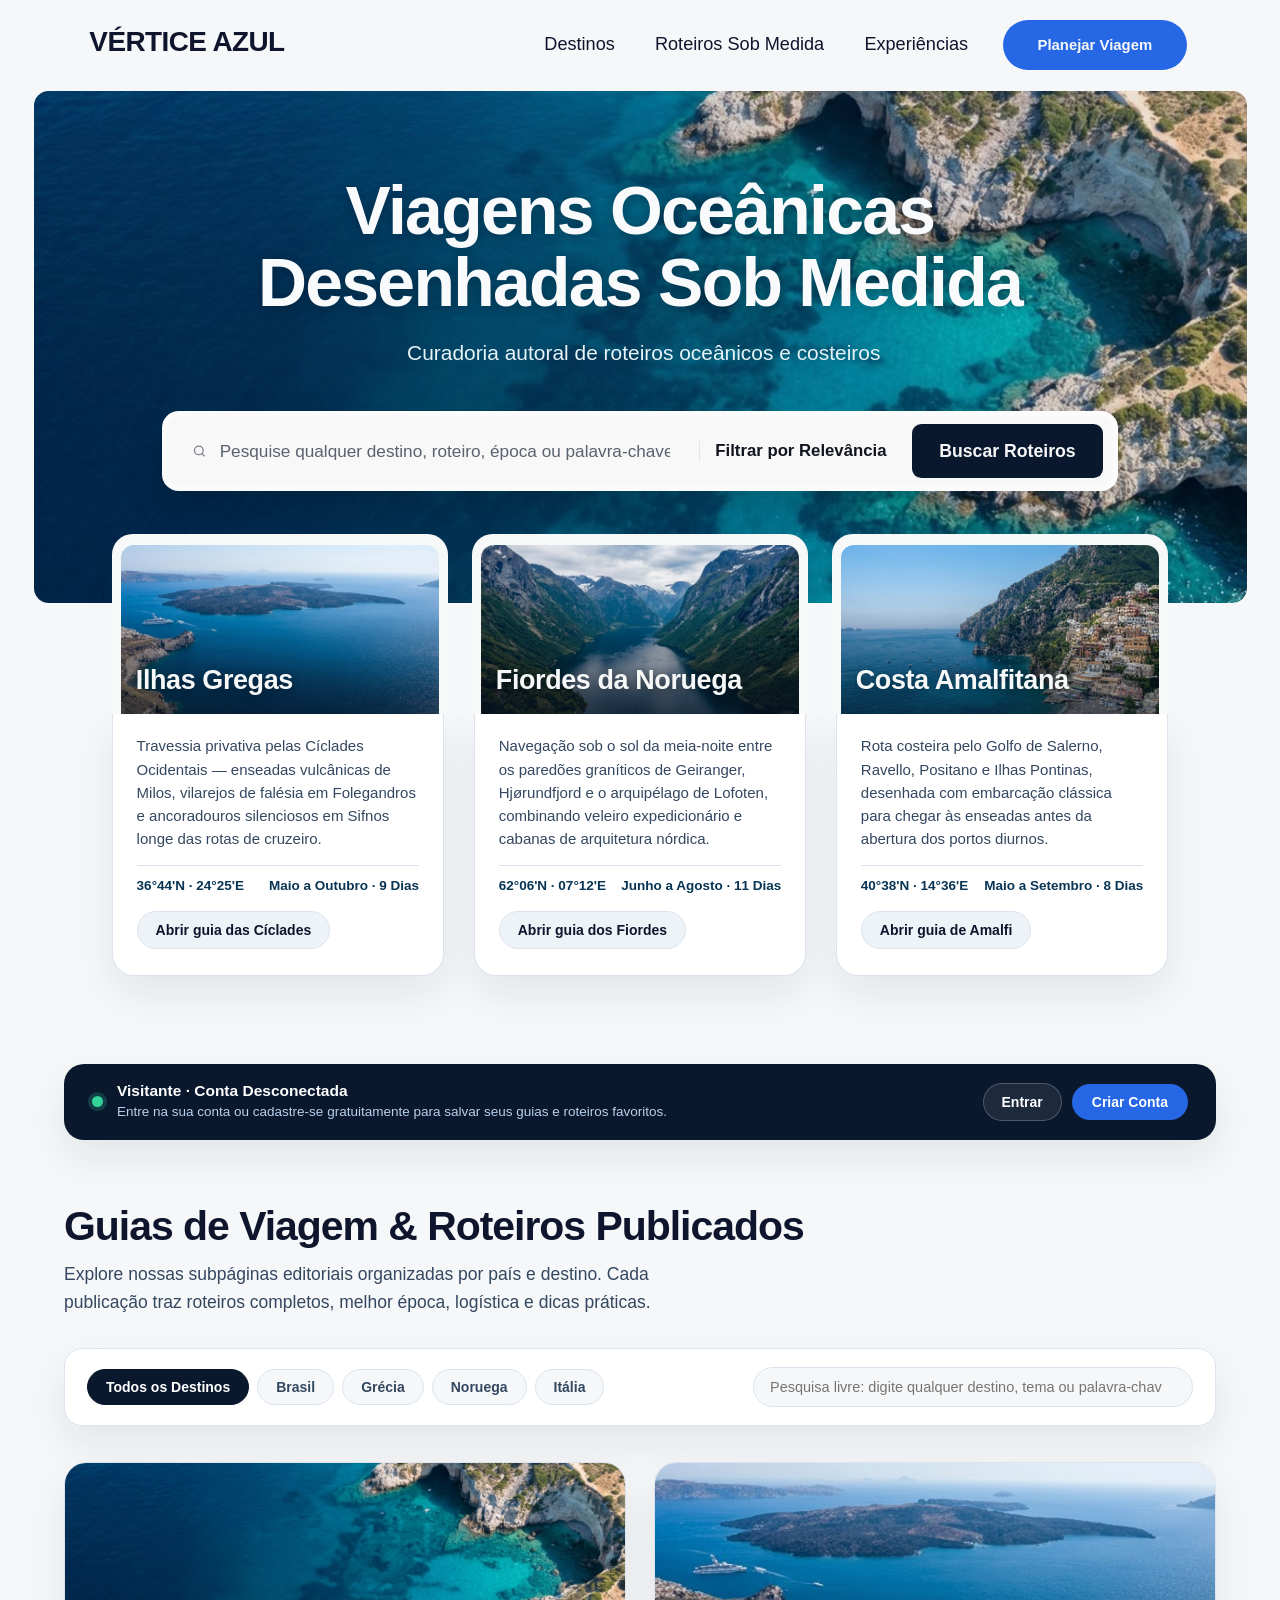
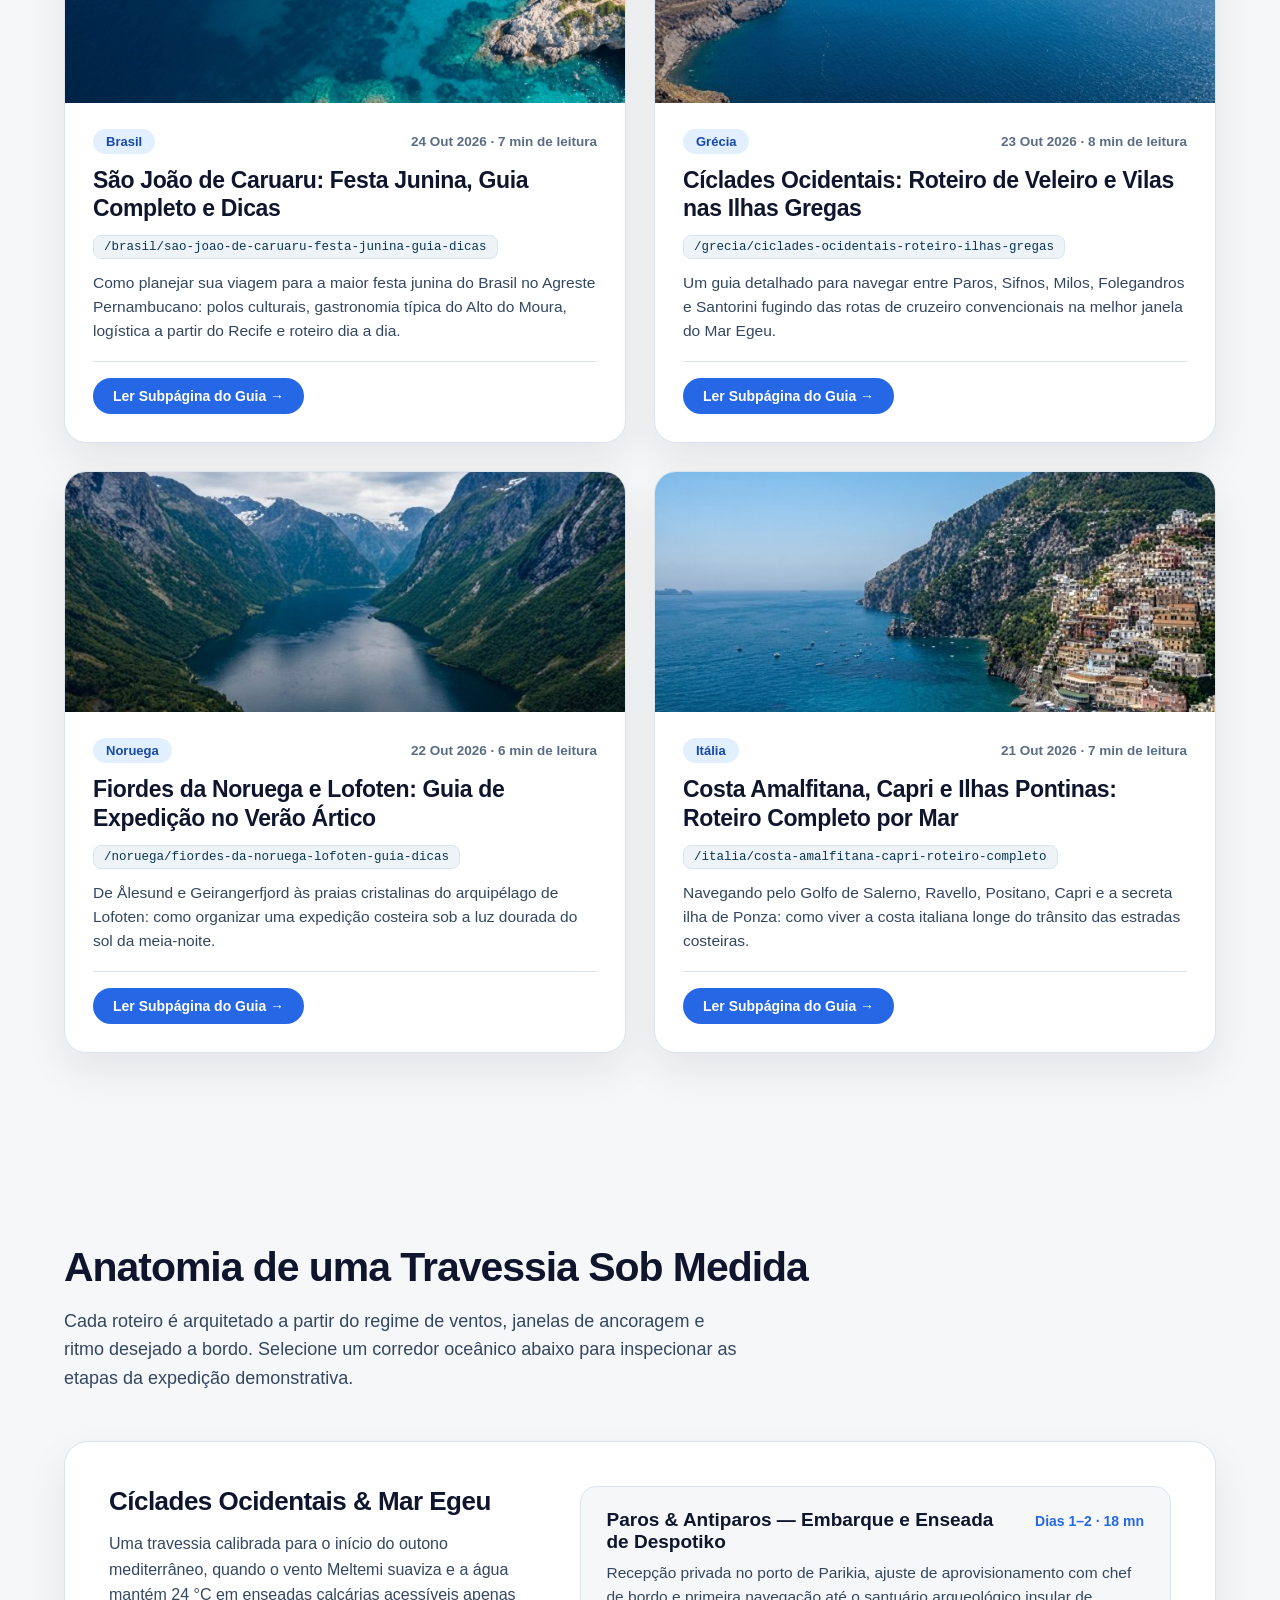
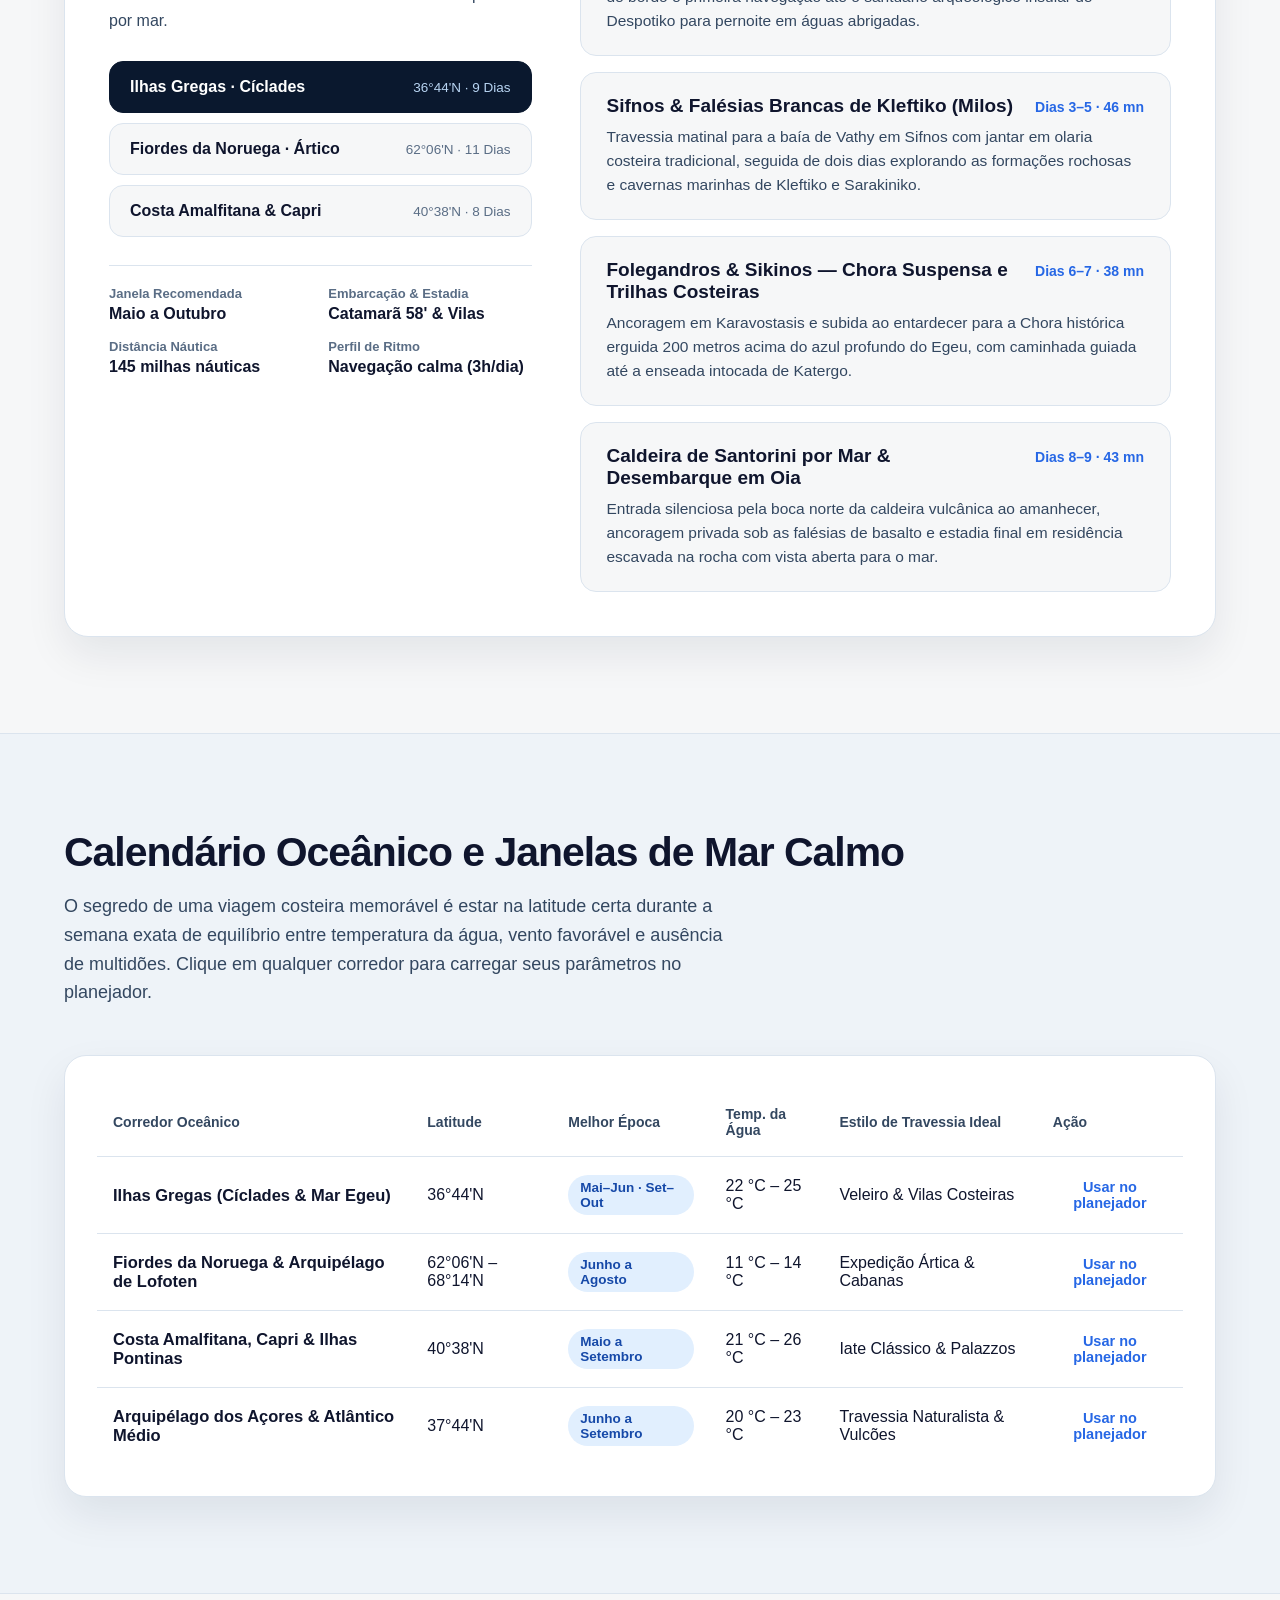
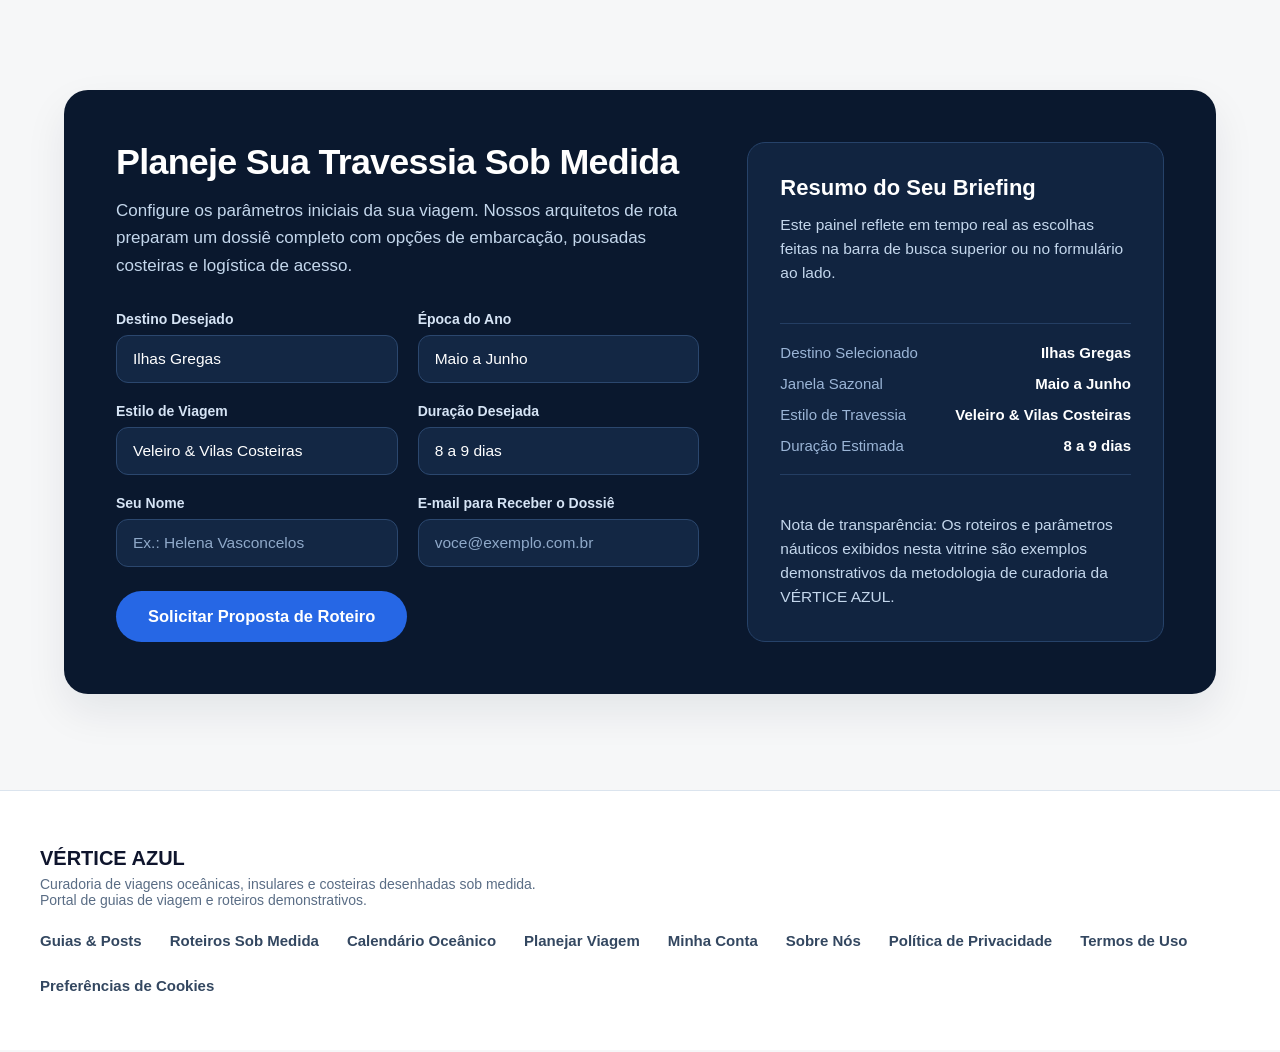
==== index.html @ 9e7b343d "Update index.html" ====
<!DOCTYPE html>
<html lang="pt-BR">
<head>
  <meta charset="UTF-8">
  <meta name="viewport" content="width=device-width, initial-scale=1.0">
  <title>VÉRTICE AZUL — Viagens Oceânicas Desenhadas Sob Medida</title>
  <link rel="stylesheet" href="styles.css">
  <script>
    window.__PLATE_FALLBACKS = {"card-2-photo":"[data-uri]","card-1-photo":"[data-uri]","card-3-photo":"[data-uri]","hero-ocean-photo":"[data-uri]"};
    window.__applyPlateFallback = function (img) {
      if (!img || img.dataset.fallbackApplied === 'true') return;
      var key = img.getAttribute('data-plate-key');
      if (key && window.__PLATE_FALLBACKS && window.__PLATE_FALLBACKS[key]) {
        img.dataset.fallbackApplied = 'true';
        img.src = window.__PLATE_FALLBACKS[key];
      }
    };
    document.addEventListener('DOMContentLoaded', function () {
      var imgs = document.querySelectorAll('img[data-plate-key]');
      for (var i = 0; i < imgs.length; i++) {
        if (imgs[i].complete && imgs[i].naturalWidth === 0) {
          window.__applyPlateFallback(imgs[i]);
        }
      }
    });
  </script>
</head>
<body id="top">
  <!-- FIRST VIEWPORT (1376x768 Measured Comp Stage) -->
  <header class="hero-viewport" aria-label="Apresentação e configuração de roteiros oceânicos">
    <a href="#top" class="r-brand-logo" data-region="brand-logo">VÉRTICE AZUL</a>
    <a href="#destinos" class="r-nav-destinos" data-region="nav-destinos">Destinos</a>
    <a href="#roteiros" class="r-nav-roteiros" data-region="nav-roteiros">Roteiros Sob Medida</a>
    <a href="#experiencias" class="r-nav-experiencias" data-region="nav-experiencias">Experiências</a>
    <a href="#planejar" class="r-nav-cta" data-region="nav-cta">Planejar Viagem</a>

    <figure class="r-hero-ocean-photo" data-region="hero-ocean-photo">
      <img src="assets/plates/hero-ocean-photo.png" data-plate-key="hero-ocean-photo" onerror="window.__applyPlateFallback(this)" width="1304" height="550" decoding="sync" loading="eager" alt="Fotografia aérea de falésias calcárias e enseada de água azul-turquesa e safira">
    </figure>

    <h1 class="r-hero-title" data-region="hero-title">
      <span>Viagens Oceânicas</span>
      <span>Desenhadas Sob Medida</span>
    </h1>

    <p class="r-hero-subtitle" data-region="hero-subtitle">Curadoria autoral de roteiros oceânicos e costeiros</p>

    <div class="r-search-bar-shell" data-region="search-bar-shell" role="search" aria-label="Pesquisa livre de roteiros e postagens"></div>

    <div class="r-search-field-destino r-search-free-wrap" data-region="search-field-destino">
      <svg width="22" height="22" viewBox="0 0 24 24" fill="none" stroke="#7a7e87" stroke-width="2" stroke-linecap="round" stroke-linejoin="round" aria-hidden="true">
        <circle cx="11" cy="11" r="7"></circle>
        <line x1="20" y1="20" x2="16.2" y2="16.2"></line>
      </svg>
      <input type="search" class="hero-free-search-input" id="hero-search-input" placeholder="Pesquise qualquer destino, roteiro, época ou palavra-chave..." aria-label="Digite o que quiser pesquisar no site" autocomplete="off">
      <span class="hero-search-hint-tag" data-region="search-field-estilo">Filtrar por Relevância</span>
    </div>

    <button type="button" class="r-search-submit-btn" id="hero-search-submit" data-region="search-submit-btn">Buscar Roteiros</button>

    <!-- INLINE SEARCH RESULTS DROPDOWN (Appears directly below the search bar without scrolling the page) -->
    <div class="hero-search-results-dropdown" id="hero-search-results-dropdown" hidden role="region" aria-label="Postagens encontradas na pesquisa">
      <div class="hero-search-results-header">
        <span id="hero-search-results-count">Postagens filtradas por relevância</span>
        <button type="button" class="hero-search-results-close" id="btn-close-hero-search" aria-label="Fechar resultados da pesquisa">✕ Fechar</button>
      </div>
      <div class="hero-search-results-list" id="hero-search-results-list"></div>
    </div>

    <div class="r-card-1-frame" data-region="card-1-frame"></div>
    <figure class="r-card-1-photo" data-region="card-1-photo" data-route-target="grecia">
      <img src="assets/plates/card-1-photo.png" data-plate-key="card-1-photo" onerror="window.__applyPlateFallback(this)" width="342" height="182" decoding="sync" loading="eager" alt="Ilhas Gregas vistas do alto sobre o Mar Egeu">
    </figure>
    <h2 class="r-card-1-title" data-region="card-1-title">Ilhas Gregas</h2>

    <div class="r-card-2-frame" data-region="card-2-frame"></div>
    <figure class="r-card-2-photo" data-region="card-2-photo" data-route-target="noruega">
      <img src="assets/plates/card-2-photo.png" data-plate-key="card-2-photo" onerror="window.__applyPlateFallback(this)" width="342" height="182" decoding="sync" loading="eager" alt="Fiordes da Noruega com águas azuis profundas e montanhas verdes">
    </figure>
    <h2 class="r-card-2-title" data-region="card-2-title">Fiordes da Noruega</h2>

    <div class="r-card-3-frame" data-region="card-3-frame"></div>
    <figure class="r-card-3-photo" data-region="card-3-photo" data-route-target="amalfi">
      <img src="assets/plates/card-3-photo.png" data-plate-key="card-3-photo" onerror="window.__applyPlateFallback(this)" width="342" height="182" decoding="sync" loading="eager" alt="Costa Amalfitana e vilarejo costeiro sobre o Mediterrâneo">
    </figure>
    <h2 class="r-card-3-title" data-region="card-3-title">Costa Amalfitana</h2>
  </header>

  <main id="main-content">
    <!-- CONTINUATION OF THE THREE DESTINATION CARDS -->
    <section class="destinations-continuation" id="destinos" aria-label="Detalhes dos destinos em destaque">
      <div class="destinations-captions-grid">
        <article class="destination-meta-panel" data-card-panel="grecia">
          <p>Travessia privativa pelas Cíclades Ocidentais — enseadas vulcânicas de Milos, vilarejos de falésia em Folegandros e ancoradouros silenciosos em Sifnos longe das rotas de cruzeiro.</p>
          <div class="destination-telemetry-row">
            <span>36°44'N · 24°25'E</span>
            <span>Maio a Outubro · 9 Dias</span>
          </div>
          <div class="destination-card-actions">
            <a href="grecia/ciclades-ocidentais-roteiro-ilhas-gregas" class="destination-select-btn" data-open-subpage="grecia/ciclades-ocidentais-roteiro-ilhas-gregas">Abrir guia das Cíclades</a>
          </div>
        </article>

        <article class="destination-meta-panel" data-card-panel="noruega">
          <p>Navegação sob o sol da meia-noite entre os paredões graníticos de Geiranger, Hjørundfjord e o arquipélago de Lofoten, combinando veleiro expedicionário e cabanas de arquitetura nórdica.</p>
          <div class="destination-telemetry-row">
            <span>62°06'N · 07°12'E</span>
            <span>Junho a Agosto · 11 Dias</span>
          </div>
          <div class="destination-card-actions">
            <a href="noruega/fiordes-da-noruega-lofoten-guia-dicas" class="destination-select-btn" data-open-subpage="noruega/fiordes-da-noruega-lofoten-guia-dicas">Abrir guia dos Fiordes</a>
          </div>
        </article>

        <article class="destination-meta-panel" data-card-panel="amalfi">
          <p>Rota costeira pelo Golfo de Salerno, Ravello, Positano e Ilhas Pontinas, desenhada com embarcação clássica para chegar às enseadas antes da abertura dos portos diurnos.</p>
          <div class="destination-telemetry-row">
            <span>40°38'N · 14°36'E</span>
            <span>Maio a Setembro · 8 Dias</span>
          </div>
          <div class="destination-card-actions">
            <a href="italia/costa-amalfitana-capri-roteiro-completo" class="destination-select-btn" data-open-subpage="italia/costa-amalfitana-capri-roteiro-completo">Abrir guia de Amalfi</a>
          </div>
        </article>
      </div>
    </section>

    <!-- ACCOUNT NAVIGATION BAR -->
    <section class="account-bar-wrapper" id="conta" aria-label="Controle de conta">
      <div class="account-bar-inner">
        <div class="account-status-info">
          <span class="status-dot" id="cloud-status-dot" title="Status de conexão"></span>
          <div class="account-status-text">
            <strong id="user-greeting-title">Visitante · Conta Desconectada</strong>
            <span id="user-greeting-sub">Entre na sua conta ou cadastre-se gratuitamente para salvar seus guias e roteiros favoritos.</span>
          </div>
        </div>

        <div class="account-bar-actions" id="logged-out-actions">
          <button type="button" class="btn-account-outline" id="btn-open-login">Entrar</button>
          <button type="button" class="btn-account-solid" id="btn-open-register">Criar Conta</button>
        </div>

        <div class="account-bar-actions" id="logged-in-actions" hidden>
          <span class="role-badge" id="user-role-badge">Viajante</span>
          <button type="button" class="btn-account-solid" id="btn-toggle-admin-panel" hidden>Painel Admin · Postagens</button>
          <button type="button" class="btn-account-outline" id="btn-open-cloud-config" hidden>Banco em Nuvem</button>
          <button type="button" class="btn-account-outline" id="btn-logout">Sair da Conta</button>
        </div>
      </div>
    </section>

    <!-- SUBPAGE VIEW (Rendered as a dedicated subpage when visiting /<pais>/<slug-do-post>) -->
    <section class="subpage-container" id="subpage-view" hidden aria-live="polite">
      <div class="subpage-dedicated-masthead">
        <a href="#top" class="subpage-brand-logo" id="subpage-brand-home">VÉRTICE AZUL</a>
        <span class="subpage-masthead-tag">Subpágina Oficial de Destino</span>
      </div>
      <div class="subpage-inner">
        <div class="subpage-topbar">
          <button type="button" class="btn-back-home" id="btn-subpage-back">← Voltar para a Página Inicial</button>
          <nav class="subpage-breadcrumb" aria-label=" Caminho da subpágina">
            <a href="#publicacoes" id="breadcrumb-home">Página Inicial</a>
            <span>/</span>
            <span id="breadcrumb-category">brasil</span>
            <span>/</span>
            <strong id="breadcrumb-slug">sao-joao-de-caruaru-festa-junina-guia-dicas</strong>
          </nav>
          <div class="subpage-url-box">
            <code id="subpage-full-url">/brasil/sao-joao-de-caruaru-festa-junina-guia-dicas</code>
            <button type="button" class="btn-copy-url" id="btn-copy-subpage-url">Copiar URL</button>
          </div>
        </div>

        <article class="subpage-article">
          <header class="subpage-header">
            <div class="subpage-meta-row">
              <span class="post-category-pill" id="subpage-category-pill">Brasil</span>
              <span class="subpage-date-read" id="subpage-date-read">Publicado em 24 Out 2026 · 7 min de leitura</span>
              <span class="subpage-author" id="subpage-author">Por Curadoria VÉRTICE AZUL</span>
            </div>
            <h1 id="subpage-title">São João de Caruaru: Guia Completo e Dicas para a Festa Junina</h1>
            <p class="subpage-lead" id="subpage-excerpt">Como planejar sua viagem para a maior festa junina do Brasil no Agreste Pernambucano: polos culturais, gastronomia típica do Alto do Moura, hospedagem e roteiro dia a dia.</p>

            <div class="subpage-admin-bar" id="subpage-admin-actions" hidden>
              <span>Modo Administrador:</span>
              <button type="button" class="btn-admin-inline" id="btn-subpage-edit">Editar esta Postagem</button>
              <button type="button" class="btn-admin-inline" id="btn-subpage-download-html">Baixar HTML da Subpágina</button>
              <button type="button" class="btn-admin-inline is-danger" id="btn-subpage-delete">Excluir Postagem</button>
            </div>
          </header>

          <figure class="subpage-cover-figure">
            <img id="subpage-cover-img" src="assets/plates/hero-ocean-photo.png" alt="Imagem de capa da publicação">
          </figure>

          <div class="subpage-body-grid">
            <div class="subpage-content-prose" id="subpage-content-body"></div>

            <aside class="subpage-sidebar" aria-label="Ficha prática do destino">
              <div class="subpage-facts-card">
                <h3>Ficha Rápida do Destino</h3>
                <div class="subpage-fact-item">
                  <span>País / Categoria</span>
                  <strong id="fact-category">Brasil</strong>
                </div>
                <div class="subpage-fact-item">
                  <span>Melhor Época</span>
                  <strong id="fact-season">Junho a Julho</strong>
                </div>
                <div class="subpage-fact-item">
                  <span>Duração Sugerida</span>
                  <strong id="fact-duration">4 a 5 dias</strong>
                </div>
                <div class="subpage-fact-item">
                  <span>Estilo de Viagem</span>
                  <strong id="fact-style">Cultura &amp; Gastronomia</strong>
                </div>
                <div class="subpage-tip-callout">
                  <strong>Dica da Curadoria</strong>
                  <p id="fact-tip">Reserve hospedagem com 60 dias de antecedência e dedique uma tarde inteira aos ateliês de cerâmica figurativa no Alto do Moura.</p>
                </div>
                <button type="button" class="btn-bookmark-post" id="btn-bookmark-subpage">Salvar Guia na Minha Conta</button>
              </div>
            </aside>
          </div>
        </article>

        <!-- PER-POST COMMENTS SECTION (ACCOUNT-GATED + SUPABASE SYNCED) -->
        <section class="subpage-comments-section" id="subpage-comments-section" aria-labelledby="heading-subpage-comments">
          <div class="comments-section-header">
            <div>
              <h3 id="heading-subpage-comments">Comentários da Postagem</h3>
              <p class="comments-section-sub">Compartilhe sua experiência, tire dúvidas ou responda a outros viajantes neste guia.</p>
            </div>
            <span class="comments-count-pill" id="subpage-comments-count">0 comentários</span>
          </div>

          <!-- SHOWN WHEN VISITOR IS LOGGED OUT -->
          <div class="comments-auth-gate" id="comments-auth-gate">
            <div class="comments-auth-gate-text">
              <strong>Apenas usuários com conta podem comentar</strong>
              <p>Entre na sua conta ou crie uma gratuitamente para publicar comentários, marcar <em>Like (Legal)</em> ou <em>Dislike (Chato)</em> e responder a outros comentários.</p>
            </div>
            <div class="comments-auth-gate-actions">
              <button type="button" class="btn-account-outline is-dark" id="btn-comment-gate-login">Entrar na Conta</button>
              <button type="button" class="btn-primary-blue" id="btn-comment-gate-register">Criar Conta</button>
            </div>
          </div>

          <!-- SHOWN WHEN USER IS LOGGED IN -->
          <form class="comment-compose-form" id="comment-compose-form" hidden novalidate>
            <div class="comment-compose-top">
              <span class="comment-user-avatar" id="comment-compose-avatar">VA</span>
              <div class="comment-compose-meta">
                <span>Comentando como</span>
                <strong id="comment-author-display">Viajante</strong>
              </div>
            </div>
            <textarea id="comment-input-text" rows="3" placeholder="Escreva seu comentário sobre esta postagem..." required></textarea>
            <div class="comment-compose-footer">
              <span class="form-status-msg" id="comment-status-msg" role="status" aria-live="polite"></span>
              <button type="submit" class="btn-primary-blue" id="btn-submit-comment">Publicar Comentário</button>
            </div>
          </form>

          <!-- THREADED COMMENTS LIST FOR THIS SPECIFIC POST -->
          <div class="comments-thread-list" id="comments-thread-list" aria-live="polite"></div>
        </section>

        <div class="subpage-related-section">
          <h3>Outras Subpáginas e Guias de Viagem</h3>
          <div class="posts-grid" id="subpage-related-grid"></div>
        </div>
      </div>
    </section>

    <!-- MAIN EDITORIAL POSTS PORTAL (#publicacoes) -->
    <section class="section-container posts-portal-section" id="publicacoes" aria-labelledby="heading-publicacoes">
      <div class="posts-portal-header">
        <div>
          <h2 id="heading-publicacoes">Guias de Viagem &amp; Roteiros Publicados</h2>
          <p>Explore nossas subpáginas editoriais organizadas por país e destino. Cada publicação traz roteiros completos, melhor época, logística e dicas práticas.</p>
        </div>
        <button type="button" class="btn-primary-blue" id="btn-new-post-cta" hidden>+ Publicar Novo Guia</button>
      </div>

      <div class="posts-toolbar">
        <div class="posts-category-filters" id="posts-category-filters" role="tablist" aria-label="Filtrar postagens por país ou categoria">
          <button type="button" class="category-filter-pill is-active" data-filter-cat="all">Todos os Destinos</button>
          <button type="button" class="category-filter-pill" data-filter-cat="brasil">Brasil</button>
          <button type="button" class="category-filter-pill" data-filter-cat="grecia">Grécia</button>
          <button type="button" class="category-filter-pill" data-filter-cat="noruega">Noruega</button>
          <button type="button" class="category-filter-pill" data-filter-cat="italia">Itália</button>
          <button type="button" class="category-filter-pill" data-filter-cat="saved" id="filter-saved-pill" hidden>Salvos na Conta</button>
        </div>

        <div class="posts-search-box">
          <input type="search" id="posts-search-input" placeholder="Pesquisa livre: digite qualquer destino, tema ou palavra-chave..." aria-label="Pesquisar postagens livremente por relevância" autocomplete="off">
          <button type="button" class="btn-posts-search-clear" id="btn-clear-search" hidden aria-label="Limpar pesquisa">Limpar</button>
        </div>
      </div>

      <div class="search-relevance-bar" id="search-relevance-bar" hidden aria-live="polite">
        <span id="search-relevance-text">Postagens filtradas e ordenadas por relevância</span>
        <button type="button" class="btn-reset-relevance" id="btn-reset-relevance">Mostrar todas as postagens</button>
      </div>

      <div class="posts-grid" id="main-posts-grid" aria-live="polite"></div>
    </section>

    <!-- ADMIN DASHBOARD SECTION (#painel-admin) -->
    <section class="section-container admin-panel-section" id="painel-admin" hidden aria-labelledby="heading-admin">
      <div class="admin-panel-shell">
        <div class="admin-panel-header">
          <div>
            <h2 id="heading-admin">Central do Administrador · Gerenciador de Postagens e Subpáginas</h2>
            <p>Crie novas subpáginas no formato <code>/pais/slug-da-postagem</code>, edite guias publicados, gerencie contas e configure a sincronização com Firebase ou Supabase.</p>
          </div>
          <div class="admin-tabs-nav" role="tablist">
            <button type="button" class="admin-tab-btn is-active" data-admin-tab="editor">Editor de Postagens</button>
            <button type="button" class="admin-tab-btn" data-admin-tab="accounts">Contas Registradas</button>
            <button type="button" class="admin-tab-btn" data-admin-tab="cloud">Banco em Nuvem (Firebase / Supabase)</button>
          </div>
        </div>

        <!-- TAB 1: POST EDITOR -->
        <div class="admin-tab-pane" id="admin-tab-editor">
          <form id="admin-post-form" novalidate>
            <input type="hidden" id="post-edit-id" value="">
            <div class="admin-form-grid">
              <div class="form-field full-span">
                <label for="post-title-input">Título da Postagem / Guia</label>
                <input type="text" id="post-title-input" placeholder="Ex.: São João de Caruaru: Festa Junina, Guia e Dicas" required>
              </div>

              <div class="form-field">
                <label for="post-category-input">País / Pasta da Subpágina (sem acentos)</label>
                <input type="text" id="post-category-input" placeholder="Ex.: brasil, grecia, portugal, noruega" value="brasil" required>
              </div>

              <div class="form-field">
                <label for="post-slug-input">Slug da Subpágina (gerado automaticamente ou editável)</label>
                <input type="text" id="post-slug-input" placeholder="Ex.: sao-joao-de-caruaru-festa-junina-guia-dicas" required>
              </div>

              <div class="form-field full-span">
                <div class="url-preview-banner">
                  <span>URL da Subpágina Gerada:</span>
                  <strong id="live-subpage-url-preview">https://seusite.github.io/brasil/sao-joao-de-caruaru-festa-junina-guia-dicas</strong>
                </div>
              </div>

              <div class="form-field">
                <label for="post-cover-preset">Imagem de Capa (Catálogo ou Personalizada)</label>
                <select id="post-cover-preset">
                  <option value="hero-ocean-photo">Enseada Turquesa &amp; Falésias (Catálogo)</option>
                  <option value="card-1-photo">Ilhas Gregas &amp; Mar Egeu (Catálogo)</option>
                  <option value="card-2-photo">Fiordes da Noruega (Catálogo)</option>
                  <option value="card-3-photo">Costa Amalfitana (Catálogo)</option>
                  <option value="custom">URL Externa ou Upload do Computador</option>
                </select>
              </div>

              <div class="form-field">
                <label for="post-cover-url">URL da Imagem ou Upload Local</label>
                <div class="cover-upload-row">
                  <input type="url" id="post-cover-url" placeholder="https://exemplo.com/foto.jpg">
                  <label class="btn-upload-file" for="post-cover-file">Enviar Foto</label>
                  <input type="file" id="post-cover-file" accept="image/*" hidden>
                </div>
              </div>

              <div class="form-field">
                <label for="post-season-input">Melhor Época</label>
                <input type="text" id="post-season-input" placeholder="Ex.: Junho a Julho">
              </div>

              <div class="form-field">
                <label for="post-duration-input">Duração Sugerida</label>
                <input type="text" id="post-duration-input" placeholder="Ex.: 4 a 5 dias">
              </div>

              <div class="form-field">
                <label for="post-style-input">Estilo de Viagem</label>
                <input type="text" id="post-style-input" placeholder="Ex.: Cultura, Gastronomia &amp; Roteiro Regional">
              </div>

              <div class="form-field">
                <label for="post-reading-input">Tempo de Leitura</label>
                <input type="text" id="post-reading-input" placeholder="Ex.: 6 min de leitura" value="6 min de leitura">
              </div>

              <div class="form-field full-span">
                <label for="post-excerpt-input">Resumo / Chamada Principal (aparece no card e no topo da subpágina)</label>
                <input type="text" id="post-excerpt-input" placeholder="Resumo direto sobre o que o viajante encontrará neste guia..." required>
              </div>

              <div class="form-field full-span">
                <label for="post-tip-input">Dica de Ouro da Curadoria (destaque na barra lateral da subpágina)</label>
                <input type="text" id="post-tip-input" placeholder="Ex.: Chegue cedo ao Alto do Moura para visitar os ateliês antes do fluxo principal.">
              </div>

              <div class="form-field full-span">
                <div class="editor-label-row">
                  <label for="post-content-input">Conteúdo Completo da Postagem (use <code>## Título de Seção</code> e <code>- Item de lista</code>)</label>
                  <div class="editor-quick-tools">
                    <button type="button" class="btn-editor-tool" data-insert-md="## ">+ Subtítulo</button>
                    <button type="button" class="btn-editor-tool" data-insert-md="- ">+ Lista</button>
                    <button type="button" class="btn-editor-tool" data-insert-md="> Dica prática: ">+ Caixa de Dica</button>
                  </div>
                </div>
                <textarea id="post-content-input" rows="10" placeholder="Escreva aqui o guia completo da subpágina..." required></textarea>
              </div>
            </div>

            <div class="planner-submit-row">
              <button type="submit" class="btn-primary-blue" id="btn-save-post">Publicar Subpágina</button>
              <button type="button" class="btn-account-outline" id="btn-reset-post-form">Limpar Formulário</button>
              <span class="form-status-msg" id="admin-post-status" role="status" aria-live="polite"></span>
            </div>
          </form>

          <div class="admin-existing-posts">
            <h3>Subpáginas Publicadas no Portal</h3>
            <div class="admin-posts-table-wrap">
              <table class="seasonal-table admin-table">
                <thead>
                  <tr>
                    <th scope="col">Título do Guia</th>
                    <th scope="col">Subpágina (URL)</th>
                    <th scope="col">Data</th>
                    <th scope="col">Ações</th>
                  </tr>
                </thead>
                <tbody id="admin-posts-tbody"></tbody>
              </table>
            </div>
          </div>
        </div>

        <!-- TAB 2: ACCOUNTS MANAGEMENT -->
        <div class="admin-tab-pane" id="admin-tab-accounts" hidden>
          <h3>Contas de Usuários e Administradores</h3>
          <p class="admin-subtext">Gerencie os usuários cadastrados. Você pode conceder ou remover permissão de Administrador para qualquer conta registrada.</p>
          <div class="admin-posts-table-wrap">
            <table class="seasonal-table admin-table">
              <thead>
                <tr>
                  <th scope="col">Nome</th>
                  <th scope="col">E-mail</th>
                  <th scope="col">Perfil</th>
                  <th scope="col">Ação</th>
                </tr>
              </thead>
              <tbody id="admin-users-tbody"></tbody>
            </table>
          </div>
        </div>

        <!-- TAB 3: CLOUD DATABASE CONFIG (SUPABASE / FIREBASE) -->
        <div class="admin-tab-pane" id="admin-tab-cloud" hidden>
          <h3>Conexão com Banco em Nuvem (Supabase / Firebase)</h3>
          <p class="admin-subtext">O site possui sincronização híbrida inteligente: funciona imediatamente no seu navegador e, assim que você preencher as chaves do seu projeto Supabase ou Firebase abaixo (ou no arquivo <code>cloud-config.js</code>), passa a salvar todas as contas e postagens na nuvem.</p>

          <form id="cloud-config-form" class="admin-form-grid" novalidate>
            <div class="form-field full-span">
              <label for="cloud-provider-select">Provedor de Banco em Nuvem</label>
              <select id="cloud-provider-select">
                <option value="supabase">Supabase (PostgreSQL + Auth REST)</option>
                <option value="firebase">Firebase (Cloud Firestore + Auth REST)</option>
                <option value="local">Apenas Armazenamento Local (Sem nuvem)</option>
              </select>
            </div>

            <div class="form-field" id="field-supabase-url">
              <label for="input-supabase-url">Supabase Project URL</label>
              <input type="url" id="input-supabase-url" value="https://tgwfmaqpwedudrqspuip.supabase.co" placeholder="https://seu-projeto.supabase.co">
            </div>

            <div class="form-field" id="field-supabase-key">
              <label for="input-supabase-key">Supabase Publishable / Anon Key</label>
              <input type="text" id="input-supabase-key" value="sb_publishable_SUywLSqh13CxM3EC2WtvZw_ysAyXt7b" placeholder="sb_publishable_...">
            </div>

            <div class="form-field" id="field-firebase-project" hidden>
              <label for="input-firebase-project">Firebase Project ID</label>
              <input type="text" id="input-firebase-project" placeholder="meu-projeto-viagens">
            </div>

            <div class="form-field" id="field-firebase-key" hidden>
              <label for="input-firebase-key">Firebase Web API Key</label>
              <input type="text" id="input-firebase-key" placeholder="AIzaSy...">
            </div>

            <div class="form-field full-span">
              <div class="planner-submit-row">
                <button type="submit" class="btn-primary-blue">Salvar Chaves e Sincronizar Nuvem</button>
                <span class="form-status-msg" id="cloud-config-status" role="status"></span>
              </div>
            </div>
          </form>

          <div class="sql-helper-box">
            <h4>Script SQL para criar as tabelas no seu Supabase (cole no SQL Editor do painel Supabase e clique em Run):</h4>
            <pre><code>create table if not exists public.posts (
  id text primary key,
  title text not null,
  category text not null,
  slug text not null,
  excerpt text,
  content text,
  cover_key text,
  cover_url text,
  season text,
  duration text,
  style text,
  reading_time text,
  tip text,
  author text,
  created_at timestamptz default now()
);
alter table public.posts enable row level security;
drop policy if exists "Leitura publica de posts" on public.posts;
create policy "Leitura publica de posts" on public.posts for select using (true);
drop policy if exists "Escrita de posts" on public.posts;
create policy "Escrita de posts" on public.posts for all using (true) with check (true);

create table if not exists public.accounts (
  id text primary key,
  name text not null,
  email text unique not null,
  password_hash text not null,
  role text default 'user',
  created_at timestamptz default now()
);
alter table public.accounts enable row level security;
drop policy if exists "Acesso contas" on public.accounts;
create policy "Acesso contas" on public.accounts for all using (true) with check (true);

create table if not exists public.comments (
  id text primary key,
  post_id text not null,
  parent_id text,
  author_id text,
  author_name text not null,
  author_email text not null,
  author_role text default 'user',
  content text not null,
  liked_by jsonb default '[]'::jsonb,
  disliked_by jsonb default '[]'::jsonb,
  created_at timestamptz default now()
);
alter table public.comments enable row level security;
drop policy if exists "Acesso comentarios" on public.comments;
create policy "Acesso comentarios" on public.comments for all using (true) with check (true);</code></pre>
          </div>
        </div>
      </div>
    </section>

    <!-- INTERACTIVE ITINERARY WORKBENCH (#roteiros) -->
    <section class="section-container" id="roteiros" aria-labelledby="heading-roteiros">
      <div class="section-header">
        <h2 id="heading-roteiros">Anatomia de uma Travessia Sob Medida</h2>
        <p>Cada roteiro é arquitetado a partir do regime de ventos, janelas de ancoragem e ritmo desejado a bordo. Selecione um corredor oceânico abaixo para inspecionar as etapas da expedição demonstrativa.</p>
      </div>

      <div class="itinerary-workbench">
        <div class="itinerary-selector-col">
          <h3 id="active-route-title">Cíclades Ocidentais &amp; Mar Egeu</h3>
          <p id="active-route-summary">Uma travessia calibrada para o início do outono mediterrâneo, quando o vento Meltemi suaviza e a água mantém 24 °C em enseadas calcárias acessíveis apenas por mar.</p>

          <div class="route-tabs" role="tablist" aria-label="Escolher dossiê de destino">
            <button type="button" class="route-tab-btn" role="tab" aria-selected="true" data-route-tab="grecia">
              <span>Ilhas Gregas · Cíclades</span>
              <span class="route-coords">36°44'N · 9 Dias</span>
            </button>
            <button type="button" class="route-tab-btn" role="tab" aria-selected="false" data-route-tab="noruega">
              <span>Fiordes da Noruega · Ártico</span>
              <span class="route-coords">62°06'N · 11 Dias</span>
            </button>
            <button type="button" class="route-tab-btn" role="tab" aria-selected="false" data-route-tab="amalfi">
              <span>Costa Amalfitana &amp; Capri</span>
              <span class="route-coords">40°38'N · 8 Dias</span>
            </button>
          </div>

          <div class="route-summary-specs">
            <div class="spec-pair">
              <strong>Janela Recomendada</strong>
              <span id="spec-window">Maio a Outubro</span>
            </div>
            <div class="spec-pair">
              <strong>Embarcação &amp; Estadia</strong>
              <span id="spec-vessel">Catamarã 58' &amp; Vilas</span>
            </div>
            <div class="spec-pair">
              <strong>Distância Náutica</strong>
              <span id="spec-distance">145 milhas náuticas</span>
            </div>
            <div class="spec-pair">
              <strong>Perfil de Ritmo</strong>
              <span id="spec-pace">Navegação calma (3h/dia)</span>
            </div>
          </div>
        </div>

        <div class="itinerary-stages-list" id="itinerary-stages-container" aria-live="polite">
          <div class="stage-row">
            <div class="stage-row-top">
              <h4>Paros &amp; Antiparos — Embarque e Enseada de Despotiko</h4>
              <span class="stage-days">Dias 1–2 · 18 mn</span>
            </div>
            <p>Recepção privada no porto de Parikia, ajuste de aprovisionamento com chef de bordo e primeira navegação até o santuário arqueológico insular de Despotiko para pernoite em águas abrigadas.</p>
          </div>

          <div class="stage-row">
            <div class="stage-row-top">
              <h4>Sifnos &amp; Falésias Brancas de Kleftiko (Milos)</h4>
              <span class="stage-days">Dias 3–5 · 46 mn</span>
            </div>
            <p>Travessia matinal para a baía de Vathy em Sifnos com jantar em olaria costeira tradicional, seguida de dois dias explorando as formações rochosas e cavernas marinhas de Kleftiko e Sarakiniko.</p>
          </div>

          <div class="stage-row">
            <div class="stage-row-top">
              <h4>Folegandros &amp; Sikinos — Chora Suspensa e Trilhas Costeiras</h4>
              <span class="stage-days">Dias 6–7 · 38 mn</span>
            </div>
            <p>Ancoragem em Karavostasis e subida ao entardecer para a Chora histórica erguida 200 metros acima do azul profundo do Egeu, com caminhada guiada até a enseada intocada de Katergo.</p>
          </div>

          <div class="stage-row">
            <div class="stage-row-top">
              <h4>Caldeira de Santorini por Mar &amp; Desembarque em Oia</h4>
              <span class="stage-days">Dias 8–9 · 43 mn</span>
            </div>
            <p>Entrada silenciosa pela boca norte da caldeira vulcânica ao amanhecer, ancoragem privada sob as falésias de basalto e estadia final em residência escavada na rocha com vista aberta para o mar.</p>
          </div>
        </div>
      </div>
    </section>

    <!-- SEASONAL MARITIME MATRIX (#experiencias) -->
    <section class="seasonal-section" id="experiencias" aria-labelledby="heading-sazonal">
      <div class="section-container">
        <div class="section-header">
          <h2 id="heading-sazonal">Calendário Oceânico e Janelas de Mar Calmo</h2>
          <p>O segredo de uma viagem costeira memorável é estar na latitude certa durante a semana exata de equilíbrio entre temperatura da água, vento favorável e ausência de multidões. Clique em qualquer corredor para carregar seus parâmetros no planejador.</p>
        </div>

        <div class="seasonal-table-wrap">
          <table class="seasonal-table">
            <thead>
              <tr>
                <th scope="col">Corredor Oceânico</th>
                <th scope="col">Latitude</th>
                <th scope="col">Melhor Época</th>
                <th scope="col">Temp. da Água</th>
                <th scope="col">Estilo de Travessia Ideal</th>
                <th scope="col">Ação</th>
              </tr>
            </thead>
            <tbody>
              <tr data-prefill-destino="Ilhas Gregas" data-prefill-epoca="Setembro a Outubro" data-prefill-estilo="Veleiro & Vilas Costeiras">
                <td class="corridor-name">Ilhas Gregas (Cíclades &amp; Mar Egeu)</td>
                <td>36°44'N</td>
                <td><span class="season-pill">Mai–Jun · Set–Out</span></td>
                <td>22 °C – 25 °C</td>
                <td>Veleiro &amp; Vilas Costeiras</td>
                <td><button type="button" class="table-action-link">Usar no planejador</button></td>
              </tr>
              <tr data-prefill-destino="Fiordes da Noruega" data-prefill-epoca="Junho a Agosto" data-prefill-estilo="Expedição Ártica & Cabanas">
                <td class="corridor-name">Fiordes da Noruega &amp; Arquipélago de Lofoten</td>
                <td>62°06'N – 68°14'N</td>
                <td><span class="season-pill">Junho a Agosto</span></td>
                <td>11 °C – 14 °C</td>
                <td>Expedição Ártica &amp; Cabanas</td>
                <td><button type="button" class="table-action-link">Usar no planejador</button></td>
              </tr>
              <tr data-prefill-destino="Costa Amalfitana" data-prefill-epoca="Maio a Setembro" data-prefill-estilo="Iate Clássico & Palazzos">
                <td class="corridor-name">Costa Amalfitana, Capri &amp; Ilhas Pontinas</td>
                <td>40°38'N</td>
                <td><span class="season-pill">Maio a Setembro</span></td>
                <td>21 °C – 26 °C</td>
                <td>Iate Clássico &amp; Palazzos</td>
                <td><button type="button" class="table-action-link">Usar no planejador</button></td>
              </tr>
              <tr data-prefill-destino="Arquipélago dos Açores" data-prefill-epoca="Junho a Setembro" data-prefill-estilo="Travessia Naturalista & Vulcões">
                <td class="corridor-name">Arquipélago dos Açores &amp; Atlântico Médio</td>
                <td>37°44'N</td>
                <td><span class="season-pill">Junho a Setembro</span></td>
                <td>20 °C – 23 °C</td>
                <td>Travessia Naturalista &amp; Vulcões</td>
                <td><button type="button" class="table-action-link">Usar no planejador</button></td>
              </tr>
            </tbody>
          </table>
        </div>
      </div>
    </section>

    <!-- BESPOKE VOYAGE CONFIGURATOR (#planejar) -->
    <section class="section-container" id="planejar" aria-labelledby="heading-planejar">
      <div class="planner-layout">
        <div class="planner-form-col">
          <h2 id="heading-planejar">Planeje Sua Travessia Sob Medida</h2>
          <p>Configure os parâmetros iniciais da sua viagem. Nossos arquitetos de rota preparam um dossiê completo com opções de embarcação, pousadas costeiras e logística de acesso.</p>

          <form id="bespoke-planner-form" novalidate>
            <div class="planner-grid">
              <div class="form-field">
                <label for="input-destino">Destino Desejado</label>
                <input type="text" id="input-destino" name="destino" list="datalist-destinos" value="Ilhas Gregas" placeholder="Digite qualquer destino...">
                <datalist id="datalist-destinos">
                  <option value="Ilhas Gregas"></option>
                  <option value="Fiordes da Noruega"></option>
                  <option value="Costa Amalfitana"></option>
                  <option value="São João de Caruaru (Brasil)"></option>
                  <option value="Arquipélago dos Açores"></option>
                </datalist>
              </div>

              <div class="form-field">
                <label for="input-epoca">Época do Ano</label>
                <input type="text" id="input-epoca" name="epoca" list="datalist-epocas" value="Maio a Junho" placeholder="Digite a época ou mês...">
                <datalist id="datalist-epocas">
                  <option value="Maio a Junho"></option>
                  <option value="Junho a Agosto"></option>
                  <option value="Setembro a Outubro"></option>
                  <option value="Maio a Setembro"></option>
                </datalist>
              </div>

              <div class="form-field">
                <label for="input-estilo">Estilo de Viagem</label>
                <input type="text" id="input-estilo" name="estilo" list="datalist-estilos" value="Veleiro &amp; Vilas Costeiras" placeholder="Digite o estilo de viagem...">
                <datalist id="datalist-estilos">
                  <option value="Veleiro &amp; Vilas Costeiras"></option>
                  <option value="Iate Clássico &amp; Palazzos"></option>
                  <option value="Expedição Ártica &amp; Cabanas"></option>
                  <option value="Cultura, Gastronomia &amp; Tradição"></option>
                </datalist>
              </div>

              <div class="form-field">
                <label for="input-duracao">Duração Desejada</label>
                <input type="text" id="input-duracao" name="duracao" list="datalist-duracoes" value="8 a 9 dias" placeholder="Ex.: 5 dias, 10 dias...">
                <datalist id="datalist-duracoes">
                  <option value="4 a 5 dias"></option>
                  <option value="8 a 9 dias"></option>
                  <option value="10 a 12 dias"></option>
                  <option value="14+ dias (Travessia Completa)"></option>
                </datalist>
              </div>

              <div class="form-field">
                <label for="input-nome">Seu Nome</label>
                <input type="text" id="input-nome" name="nome" placeholder="Ex.: Helena Vasconcelos" required>
              </div>

              <div class="form-field">
                <label for="input-email">E-mail para Receber o Dossiê</label>
                <input type="email" id="input-email" name="email" placeholder="voce@exemplo.com.br" required>
              </div>
            </div>

            <div class="planner-submit-row">
              <button type="submit" class="btn-primary-blue">Solicitar Proposta de Roteiro</button>
              <span class="form-status-msg" id="planner-status" role="status" aria-live="polite"></span>
            </div>
          </form>
        </div>

        <aside class="planner-preview-col" aria-label="Resumo em tempo real da sua configuração">
          <div>
            <h3>Resumo do Seu Briefing</h3>
            <p>Este painel reflete em tempo real as escolhas feitas na barra de busca superior ou no formulário ao lado.</p>
          </div>

          <div class="live-brief-list">
            <div class="live-brief-item">
              <span>Destino Selecionado</span>
              <strong id="summary-destino">Ilhas Gregas</strong>
            </div>
            <div class="live-brief-item">
              <span>Janela Sazonal</span>
              <strong id="summary-epoca">Maio a Junho</strong>
            </div>
            <div class="live-brief-item">
              <span>Estilo de Travessia</span>
              <strong id="summary-estilo">Veleiro &amp; Vilas Costeiras</strong>
            </div>
            <div class="live-brief-item">
              <span>Duração Estimada</span>
              <strong id="summary-duracao">8 a 9 dias</strong>
            </div>
          </div>

          <p>Nota de transparência: Os roteiros e parâmetros náuticos exibidos nesta vitrine são exemplos demonstrativos da metodologia de curadoria da VÉRTICE AZUL.</p>
        </aside>
      </div>
    </section>
  </main>

  <footer class="site-footer">
    <div class="footer-inner">
      <div class="footer-brand">
        <strong>VÉRTICE AZUL</strong>
        <p>Curadoria de viagens oceânicas, insulares e costeiras desenhadas sob medida. Portal de guias de viagem e roteiros demonstrativos.</p>
      </div>
      <nav class="footer-links" aria-label="Links do rodapé">
        <a href="#publicacoes">Guias &amp; Posts</a>
        <a href="#roteiros">Roteiros Sob Medida</a>
        <a href="#experiencias">Calendário Oceânico</a>
        <a href="#planejar">Planejar Viagem</a>
        <a href="#conta" id="footer-account-link">Minha Conta</a>
        <a href="#sobre-nos" data-open-institutional="sobre" id="footer-link-sobre">Sobre Nós</a>
        <a href="#politica-de-privacidade" data-open-institutional="privacidade" id="footer-link-privacidade">Política de Privacidade</a>
        <a href="#termos-de-uso" data-open-institutional="termos" id="footer-link-termos">Termos de Uso</a>
        <button type="button" class="footer-cookie-trigger" id="btn-open-cookie-popup">Preferências de Cookies</button>
      </nav>
    </div>
  </footer>

  <!-- INSTITUTIONAL & LEGAL MODAL (SOBRE NÓS, POLÍTICA DE PRIVACIDADE, TERMOS DE USO) -->
  <div class="auth-modal-backdrop" id="institutional-modal" hidden role="dialog" aria-modal="true" aria-labelledby="institutional-modal-title">
    <div class="auth-modal-card institutional-modal-card">
      <div class="auth-modal-top">
        <div class="auth-tabs" role="tablist" aria-label="Seções institucionais e legais">
          <button type="button" class="auth-tab-btn is-active" data-institutional-tab="sobre">Sobre Nós</button>
          <button type="button" class="auth-tab-btn" data-institutional-tab="privacidade">Política de Privacidade</button>
          <button type="button" class="auth-tab-btn" data-institutional-tab="termos">Termos de Uso</button>
        </div>
        <button type="button" class="auth-close-btn" id="btn-close-institutional-modal" aria-label="Fechar janela institucional">✕</button>
      </div>

      <!-- TAB: SOBRE NÓS -->
      <div class="institutional-pane" id="institutional-pane-sobre">
        <h3 id="institutional-modal-title">Sobre a VÉRTICE AZUL</h3>
        <p class="institutional-lead">Curadoria autoral de roteiros oceânicos, insulares e culturais desenhados sob medida.</p>
        <div class="institutional-prose">
          <p>A <strong>VÉRTICE AZUL</strong> nasceu com o propósito de transformar a forma como viajantes independentes e apaixonados pelo mar planejam suas jornadas. Combinamos o rigor técnico da navegação costeira com uma curadoria editorial profunda sobre destinos brasileiros e internacionais.</p>
          <h4>Nossa Metodologia Editorial</h4>
          <p>Cada guia e subpágina publicada em nosso portal é estruturada com dados reais de sazonalidade, janelas ideais de clima e vento, logística de acesso, gastronomia regional e roteiros dia a dia. Seja navegando pelas Cíclades Ocidentais na Grécia, explorando os fiordes árticos da Noruega, contornando a Costa Amalfitana ou vivenciando a riqueza cultural do São João de Caruaru no Brasil, priorizamos experiências autênticas longe do turismo massificado.</p>
          <h4>Compromisso com o Viajante</h4>
          <p>Oferecemos ferramentas abertas de pesquisa por relevância, criação de conta gratuita para salvar seus guias favoritos e planejamento personalizado de travessias, mantendo transparência editorial em todas as nossas recomendações.</p>
        </div>
      </div>

      <!-- TAB: POLÍTICA DE PRIVACIDADE -->
      <div class="institutional-pane" id="institutional-pane-privacidade" hidden>
        <h3>Política de Privacidade</h3>
        <p class="institutional-lead">Em conformidade com a Lei Geral de Proteção de Dados Pessoais (LGPD — Lei nº 13.709/2018).</p>
        <div class="institutional-prose">
          <h4>1. Coleta e Uso de Informações</h4>
          <p>Coletamos apenas os dados fornecidos voluntariamente por você ao criar uma conta de viajante ou solicitar um briefing de roteiro: nome completo, endereço de e-mail e preferências de viagem. Esses dados são utilizados exclusivamente para identificar sua sessão, permitir o salvamento de guias favoritos e enviar propostas de roteiro solicitadas.</p>
          <h4>2. Armazenamento Local e Sincronização em Nuvem</h4>
          <p>Para proporcionar rapidez e disponibilidade, o portal utiliza armazenamento do navegador (<code>localStorage</code> e <code>sessionStorage</code>) aliado à sincronização segura com banco de dados em nuvem (Supabase). Caso você ative a opção <em>"Lembrar meu login"</em> e aceite nossa Cláusula de Cookies, sua sessão permanecerá ativa neste dispositivo; caso recuse, os dados de sessão serão encerrados ao fechar o navegador.</p>
          <h4>3. Compartilhamento e Segurança</h4>
          <p>A <strong>VÉRTICE AZUL</strong> não vende, aluga ou compartilha seus dados pessoais com terceiros para fins publicitários. Adotamos práticas modernas de segurança e controle de acesso restrito.</p>
          <h4>4. Direitos do Titular</h4>
          <p>Você pode, a qualquer momento, revisar suas preferências de cookies pelo botão <em>"Preferências de Cookies"</em> no rodapé, desconectar sua conta ou solicitar a exclusão definitiva de seus dados registrados.</p>
        </div>
      </div>

      <!-- TAB: TERMOS DE USO -->
      <div class="institutional-pane" id="institutional-pane-termos" hidden>
        <h3>Termos de Uso</h3>
        <p class="institutional-lead">Regras de utilização, direitos autorais e responsabilidades ao acessar o portal VÉRTICE AZUL.</p>
        <div class="institutional-prose">
          <h4>1. Aceitação dos Termos</h4>
          <p>Ao acessar e utilizar o site <strong>VÉRTICE AZUL</strong>, suas subpáginas de destinos e o sistema de contas, você concorda integralmente com estes Termos de Uso e com nossa Política de Privacidade.</p>
          <h4>2. Uso do Conteúdo e Propriedade Intelectual</h4>
          <p>Todos os textos editoriais, roteiros, fotografias, logotipos, códigos e elementos visuais presentes no portal são de propriedade exclusiva da <strong>VÉRTICE AZUL</strong>. É permitido consultar, compartilhar links diretos das subpáginas e salvar guias em sua conta para uso pessoal e não comercial, sendo vedada a reprodução total ou parcial sem autorização prévia.</p>
          <h4>3. Contas de Usuário</h4>
          <p>O usuário é responsável por manter a confidencialidade de seu e-mail e senha cadastrados, bem como pela veracidade das informações prestadas. O acesso às ferramentas de publicação e administração do portal é estritamente reservado aos administradores autorizados.</p>
          <h4>4. Caráter Informativo dos Guias</h4>
          <p>As informações sobre condições marítimas, melhores épocas, temperaturas e programações culturais possuem caráter informativo e orientativo, podendo sofrer variações meteorológicas ou alterações por parte de órgãos locais nos destinos.</p>
        </div>
      </div>
    </div>
  </div>

  <!-- AUTHENTICATION MODAL (LOGIN & REGISTER WITH REMEMBER ME) -->
  <div class="auth-modal-backdrop" id="auth-modal" hidden role="dialog" aria-modal="true" aria-labelledby="auth-modal-title">
    <div class="auth-modal-card">
      <div class="auth-modal-top">
        <div class="auth-tabs" role="tablist">
          <button type="button" class="auth-tab-btn is-active" id="tab-btn-login" data-auth-tab="login">Entrar na Conta</button>
          <button type="button" class="auth-tab-btn" id="tab-btn-register" data-auth-tab="register">Criar Nova Conta</button>
        </div>
        <button type="button" class="auth-close-btn" id="btn-close-auth-modal" aria-label="Fechar janela de acesso">✕</button>
      </div>

      <!-- LOGIN FORM -->
      <form id="login-form" class="auth-form" novalidate>
        <h3 id="auth-modal-title">Acesse sua Conta</h3>
        <p class="auth-subtitle">Entre com seu e-mail e senha para acessar sua conta e seus roteiros salvos.</p>

        <div class="form-field">
          <label for="login-email">E-mail</label>
          <input type="email" id="login-email" placeholder="seu@email.com" autocomplete="email" required>
        </div>

        <div class="form-field">
          <label for="login-password">Senha</label>
          <input type="password" id="login-password" placeholder="••••••••" autocomplete="current-password" required>
        </div>

        <label class="remember-me-row" for="login-remember">
          <input type="checkbox" id="login-remember" checked>
          <span>Lembrar meu login neste dispositivo</span>
        </label>

        <div class="auth-submit-stack">
          <button type="submit" class="btn-primary-blue full-width-btn">Entrar</button>
          <span class="form-status-msg" id="login-status-msg" role="status" aria-live="polite"></span>
        </div>
      </form>

      <!-- REGISTER FORM -->
      <form id="register-form" class="auth-form" hidden novalidate>
        <h3>Criar Conta na VÉRTICE AZUL</h3>
        <p class="auth-subtitle">Cadastre-se gratuitamente com seu e-mail e senha.</p>

        <div class="form-field">
          <label for="register-name">Seu Nome Completo</label>
          <input type="text" id="register-name" placeholder="Ex.: Mariana Costa" autocomplete="name" required>
        </div>

        <div class="form-field">
          <label for="register-email">E-mail</label>
          <input type="email" id="register-email" placeholder="voce@exemplo.com" autocomplete="email" required>
        </div>

        <div class="form-field">
          <label for="register-password">Crie uma Senha (mín. 6 caracteres)</label>
          <input type="password" id="register-password" placeholder="••••••••" autocomplete="new-password" required>
        </div>

        <div class="form-field">
          <label for="register-confirm">Confirme sua Senha</label>
          <input type="password" id="register-confirm" placeholder="••••••••" autocomplete="new-password" required>
        </div>

        <label class="remember-me-row" for="register-remember">
          <input type="checkbox" id="register-remember" checked>
          <span>Manter meu login lembrado neste dispositivo</span>
        </label>

        <div class="auth-submit-stack">
          <button type="submit" class="btn-primary-blue full-width-btn">Criar Minha Conta</button>
          <span class="form-status-msg" id="register-status-msg" role="status" aria-live="polite"></span>
        </div>
      </form>
    </div>
  </div>

  <!-- COOKIE CONSENT POPUP (LGPD CLAUSE WITH ACCEPT OR DECLINE) -->
  <aside class="cookie-popup-container" id="cookie-consent-popup" hidden role="dialog" aria-modal="false" aria-labelledby="cookie-popup-title">
    <div class="cookie-popup-card">
      <div class="cookie-popup-content">
        <div class="cookie-popup-header">
          <strong id="cookie-popup-title">Cláusula de Cookies e Privacidade</strong>
          <button type="button" class="cookie-details-toggle" id="btn-toggle-cookie-clause" aria-expanded="false">Ler cláusula completa</button>
        </div>
        <p class="cookie-popup-text">
          Utilizamos cookies e armazenamento local para manter sua sessão conectada (opção <em>Lembrar meu login</em>), guardar seus guias de viagem favoritos e aprimorar o desempenho de navegação na <strong>VÉRTICE AZUL</strong>. Você pode aceitar o uso completo ou recusar os cookies de persistência não essenciais.
        </p>
        <div class="cookie-clause-details" id="cookie-clause-details" hidden>
          <p>
            <strong>1. Cookies Estritamente Necessários:</strong> Garantem o funcionamento básico de navegação entre a página inicial e as subpáginas de destinos durante a sessão atual.<br>
            <strong>2. Cookies de Preferência e Autenticação Persistente:</strong> Permitem lembrar seu login entre visitas, manter roteiros salvos na conta e registrar suas preferências de busca costeira em conformidade com a LGPD (Lei nº 13.709/2018). Ao recusar, sua navegação permanece ativa apenas em modo temporário de sessão.
          </p>
        </div>
      </div>

      <div class="cookie-popup-actions">
        <button type="button" class="btn-cookie-decline" id="btn-cookie-decline">Recusar Cookies</button>
        <button type="button" class="btn-cookie-accept" id="btn-cookie-accept">Aceitar Cookies</button>
      </div>
    </div>
  </aside>

  <script src="cloud-config.js"></script>
  <script src="app.js"></script>
</body>
</html>
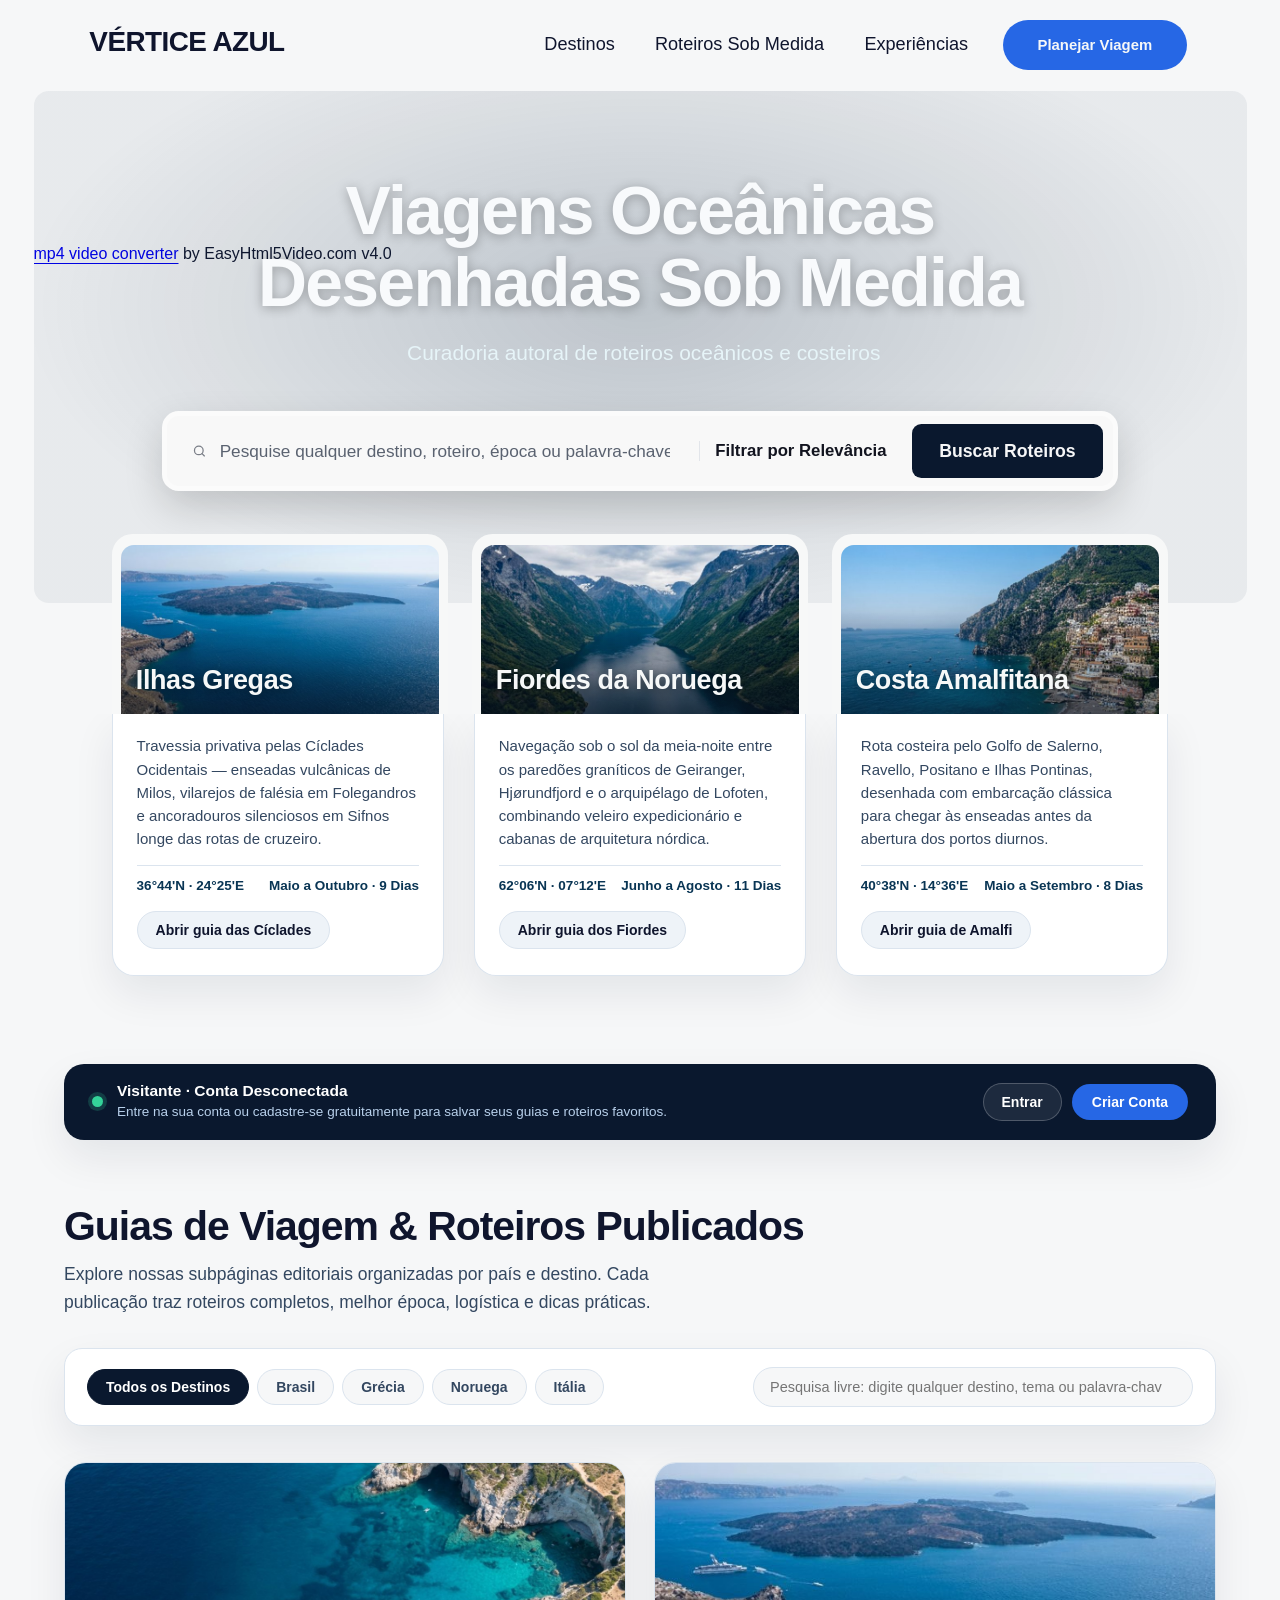
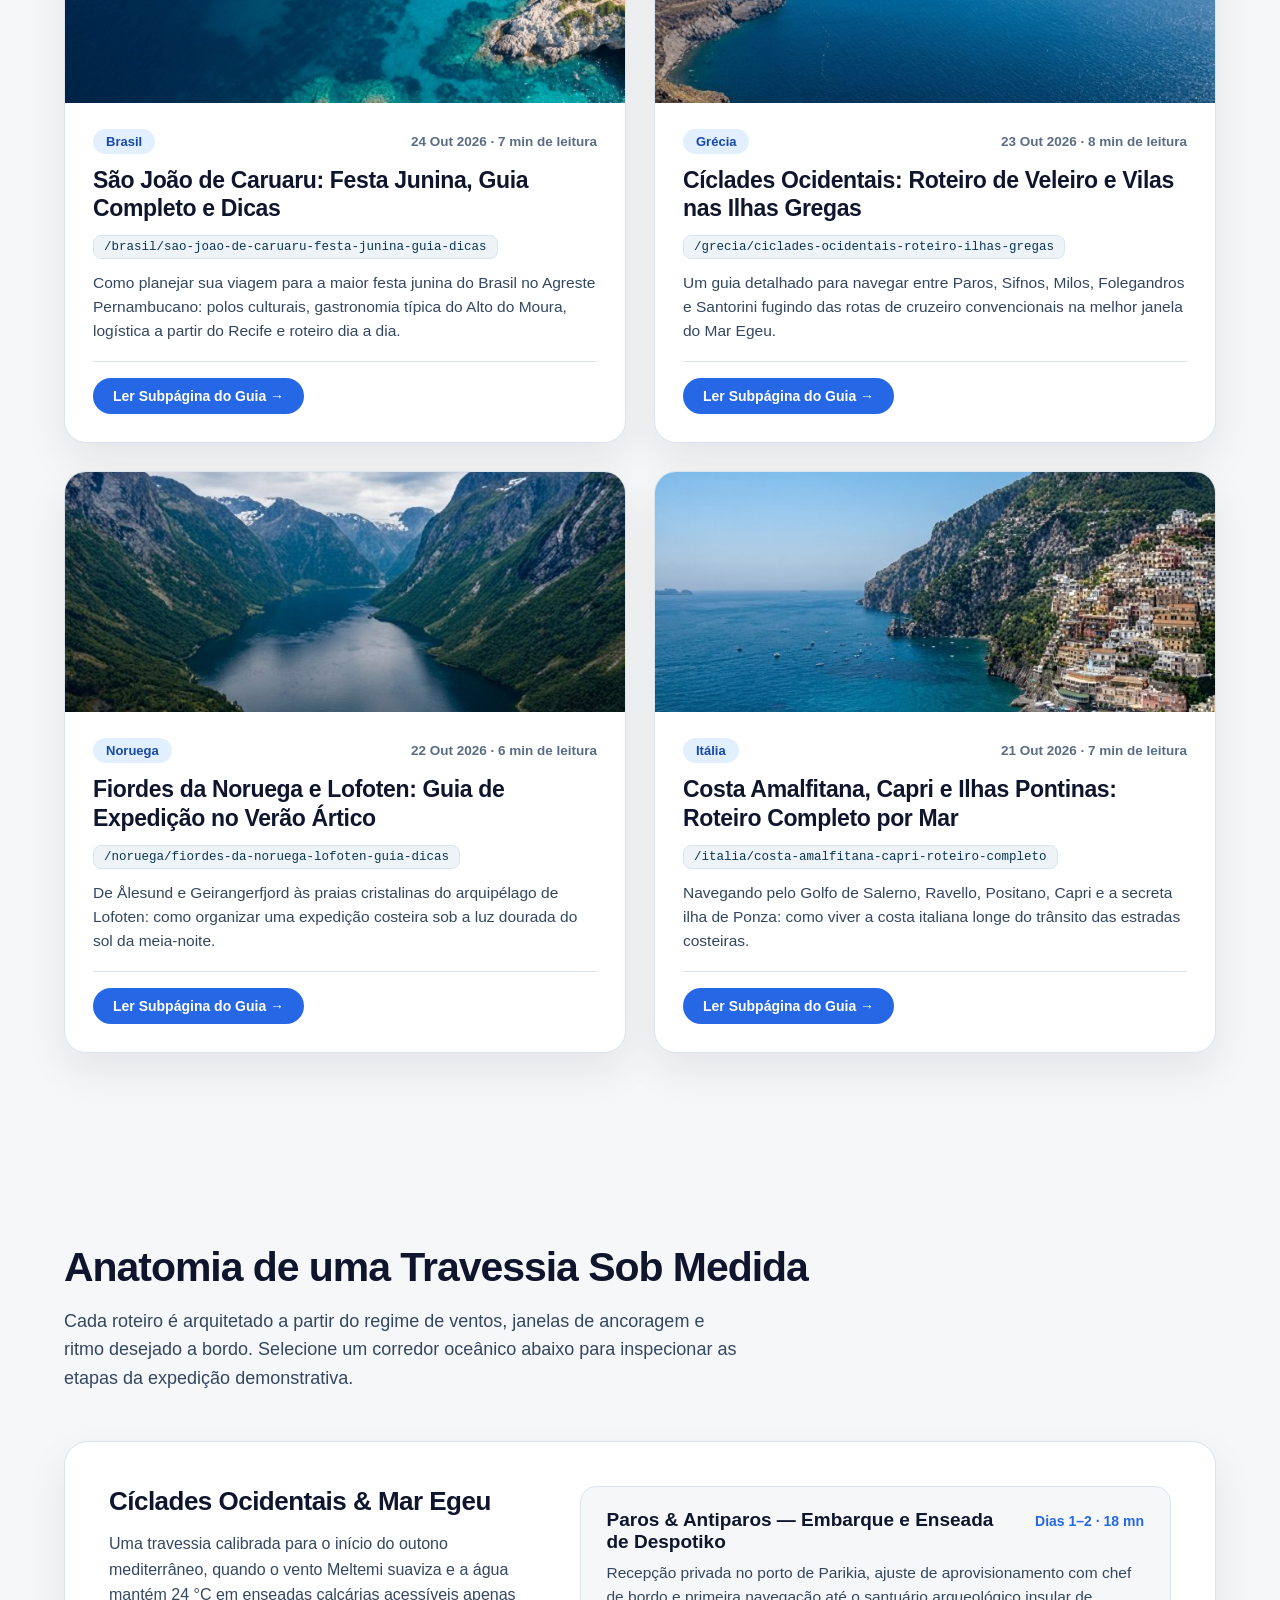
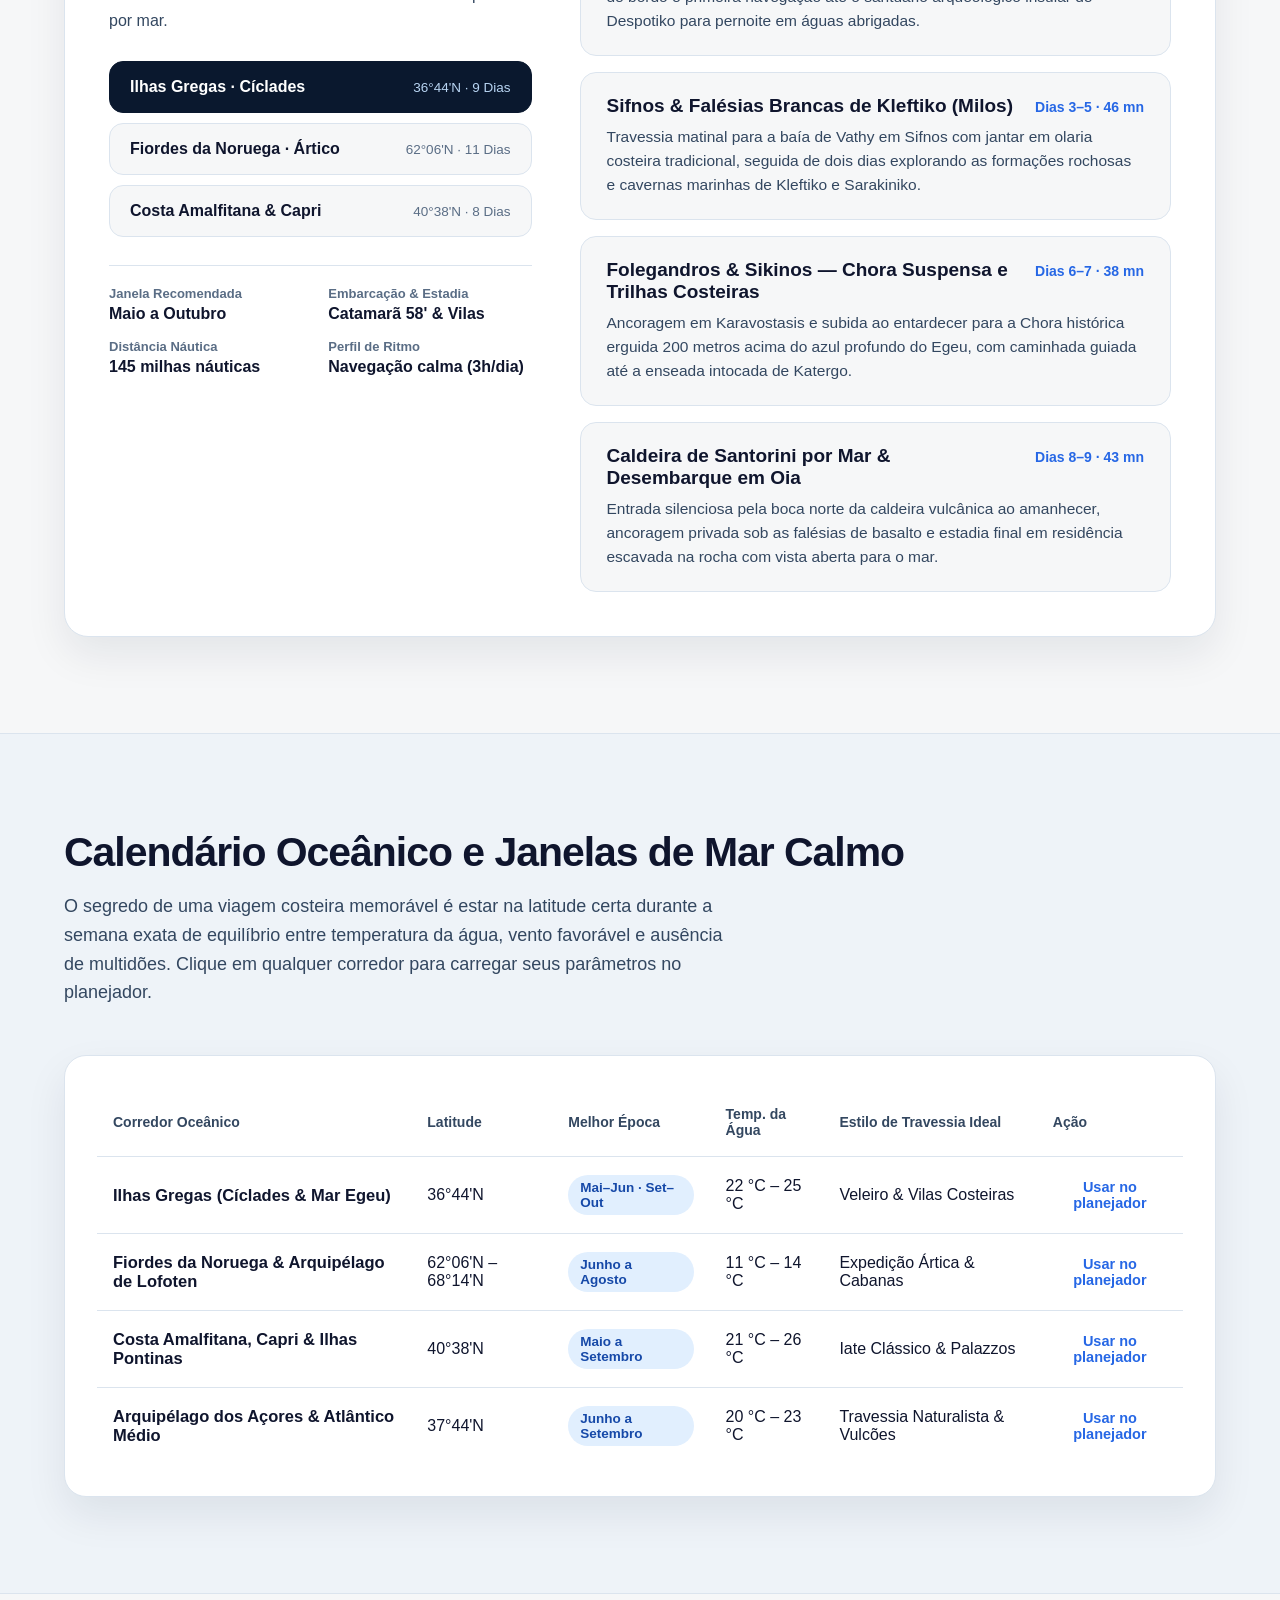
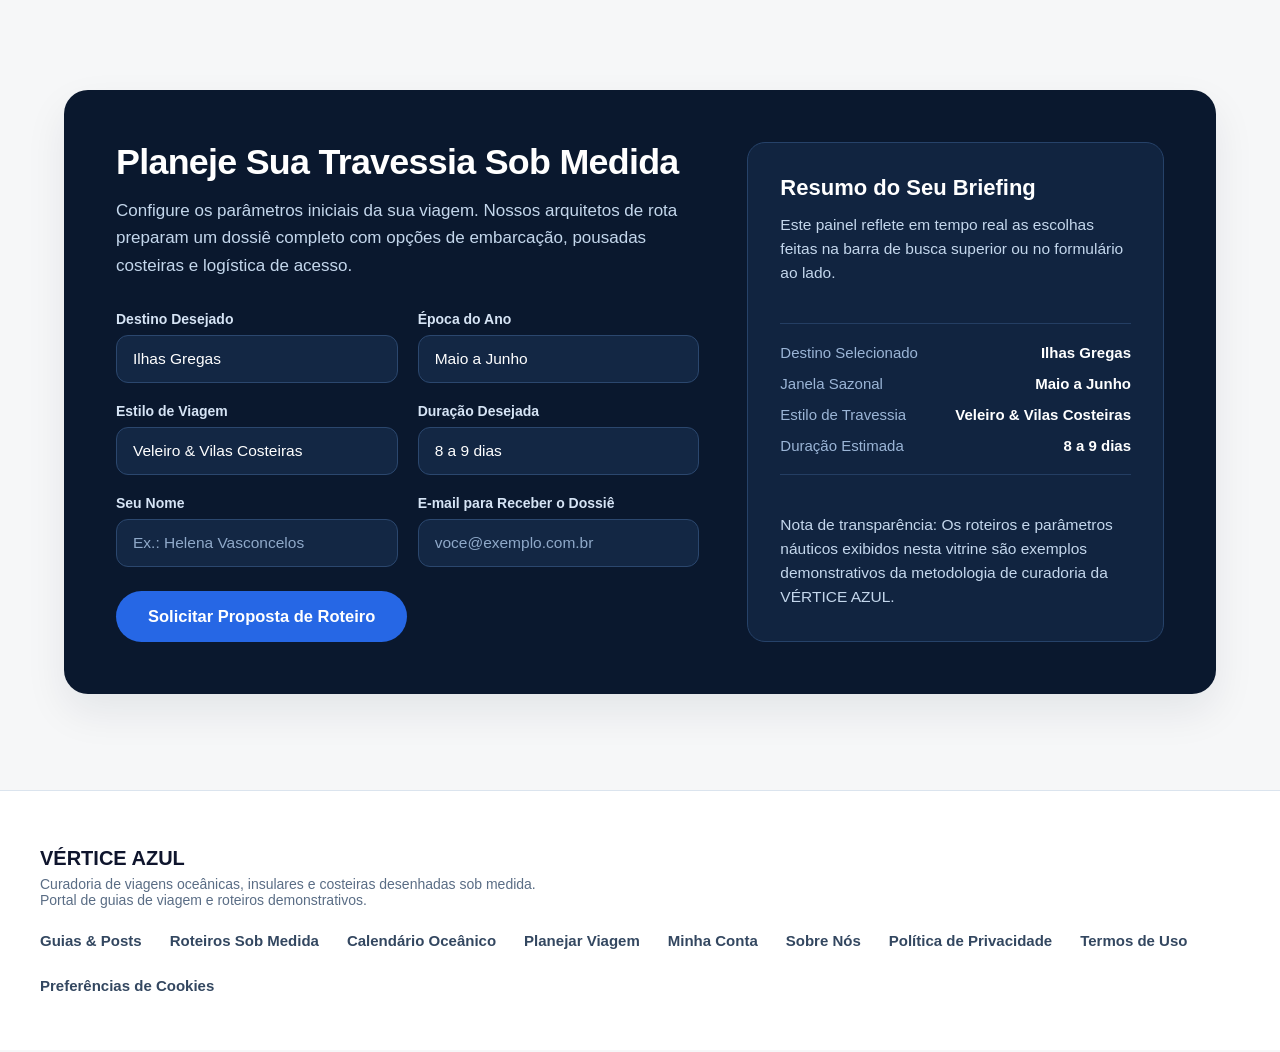
==== commit 4a4f580e: "Update index.html" ====
--- a/index.html
+++ b/index.html
@@ -35,7 +35,18 @@
     <a href="#planejar" class="r-nav-cta" data-region="nav-cta">Planejar Viagem</a>
 
     <figure class="r-hero-ocean-photo" data-region="hero-ocean-photo">
-      <img src="assets/plates/hero-ocean-photo.png" data-plate-key="hero-ocean-photo" onerror="window.__applyPlateFallback(this)" width="1304" height="550" decoding="sync" loading="eager" alt="Fotografia aérea de falésias calcárias e enseada de água azul-turquesa e safira">
+      <!-- Start EasyHtml5Video.com BODY section -->
+      <div class="easyhtml5video hero-video-container">
+        <video id="hero-ocean-video" class="hero-ocean-video" autoplay="autoplay" muted="muted" playsinline="playsinline" preload="auto" poster="eh5v.files/html5video/14273213_1080_1920_60fps.jpg" title="14273213_1080_1920_60fps-converted" loop="loop">
+          <source src="eh5v.files/html5video/14273213_1080_1920_60fps.m4v" type="video/mp4" />
+          <source src="eh5v.files/html5video/14273213_1080_1920_60fps.mp4" type="video/mp4" />
+          <source src="eh5v.files/html5video/14273213_1080_1920_60fps.webm" type="video/webm" />
+          <img alt="14273213_1080_1920_60fps-converted" src="eh5v.files/html5video/14273213_1080_1920_60fps.jpg" width="100%" title="Video playback is not supported by your browser" />
+        </video>
+        <div class="eh5v_script"><a href="http://easyhtml5video.com">mp4 video converter</a> by EasyHtml5Video.com v4.0</div>
+      </div>
+      <!-- End EasyHtml5Video.com BODY section -->
+      <img class="hero-webdriver-comp-plate" src="assets/plates/hero-ocean-photo.png" data-plate-key="hero-ocean-photo" onerror="window.__applyPlateFallback(this)" width="1304" height="550" decoding="sync" loading="eager" alt="Fotografia aérea de falésias calcárias e enseada de água azul-turquesa e safira" hidden>
     </figure>
 
     <h1 class="r-hero-title" data-region="hero-title">
@@ -365,9 +376,21 @@
               <div class="form-field">
                 <label for="post-cover-url">URL da Imagem ou Upload Local</label>
                 <div class="cover-upload-row">
-                  <input type="url" id="post-cover-url" placeholder="https://exemplo.com/foto.jpg">
+                  <input type="text" id="post-cover-url" placeholder="https://exemplo.com/foto.jpg">
                   <label class="btn-upload-file" for="post-cover-file">Enviar Foto</label>
                   <input type="file" id="post-cover-file" accept="image/*" hidden>
+                </div>
+              </div>
+
+              <div class="form-field full-span">
+                <div class="cover-preview-banner" id="post-cover-preview-wrap">
+                  <img id="post-cover-preview-img" class="cover-preview-thumb" src="assets/plates/hero-ocean-photo.png" alt="Pré-visualização da imagem de capa">
+                  <div class="cover-preview-info">
+                    <span class="cover-preview-badge" id="post-cover-source-badge">Catálogo VÉRTICE AZUL</span>
+                    <strong id="post-cover-source-label">Enseada Turquesa &amp; Falésias (Catálogo)</strong>
+                    <small id="post-cover-source-hint">Escolha uma foto do catálogo acima, cole um link de imagem ou clique em «Enviar Foto» (compressão automática instantânea).</small>
+                  </div>
+                  <button type="button" class="btn-clear-cover-custom" id="btn-clear-cover-custom" hidden>Usar Foto do Catálogo</button>
                 </div>
               </div>
 
--- a/styles.css
+++ b/styles.css
@@ -2100,6 +2100,329 @@
   background: var(--accent-blue);
 }
 
+/* ==========================================================================
+   PER-POST COMMENTS SECTION (#subpage-comments-section)
+   ========================================================================== */
+.subpage-comments-section {
+  margin-top: 52px;
+  padding-top: 40px;
+  border-top: 1px solid var(--border-subtle);
+  display: flex;
+  flex-direction: column;
+  gap: 24px;
+}
+
+.comments-section-header {
+  display: flex;
+  flex-wrap: wrap;
+  align-items: center;
+  justify-content: space-between;
+  gap: 16px;
+}
+
+.comments-section-header h3 {
+  margin: 0 0 4px 0;
+  font-size: 26px;
+  font-weight: 700;
+  color: var(--ink-primary);
+}
+
+.comments-section-sub {
+  margin: 0;
+  font-size: 15px;
+  color: var(--ink-secondary);
+}
+
+.comments-count-pill {
+  padding: 6px 14px;
+  border-radius: 999px;
+  background: #e1effe;
+  color: #1649a8;
+  font-size: 13.5px;
+  font-weight: 700;
+}
+
+.comments-auth-gate {
+  background: var(--bg-elevated);
+  border: 1px solid var(--border-subtle);
+  border-radius: 18px;
+  padding: 24px 28px;
+  display: flex;
+  flex-wrap: wrap;
+  align-items: center;
+  justify-content: space-between;
+  gap: 18px;
+}
+
+.comments-auth-gate-text strong {
+  display: block;
+  font-size: 17px;
+  color: var(--ink-primary);
+  margin-bottom: 4px;
+}
+
+.comments-auth-gate-text p {
+  margin: 0;
+  font-size: 14.5px;
+  color: var(--ink-secondary);
+  max-width: 62ch;
+}
+
+.comments-auth-gate-actions {
+  display: flex;
+  align-items: center;
+  gap: 10px;
+  flex-wrap: wrap;
+}
+
+.btn-account-outline.is-dark {
+  background: #ffffff;
+  color: var(--ink-primary);
+  border-color: var(--border-subtle);
+}
+
+.btn-account-outline.is-dark:hover {
+  border-color: var(--accent-blue);
+  color: var(--accent-blue);
+}
+
+.comment-compose-form {
+  background: var(--bg-page);
+  border: 1px solid var(--border-subtle);
+  border-radius: 18px;
+  padding: 22px 24px;
+  display: flex;
+  flex-direction: column;
+  gap: 14px;
+}
+
+.comment-compose-top {
+  display: flex;
+  align-items: center;
+  gap: 12px;
+}
+
+.comment-user-avatar {
+  width: 40px;
+  height: 40px;
+  border-radius: 999px;
+  background: var(--ink-navy);
+  color: #ffffff;
+  display: inline-flex;
+  align-items: center;
+  justify-content: center;
+  font-size: 14px;
+  font-weight: 700;
+  flex-shrink: 0;
+}
+
+.comment-compose-meta {
+  display: flex;
+  flex-direction: column;
+  gap: 1px;
+}
+
+.comment-compose-meta span {
+  font-size: 12px;
+  color: var(--ink-muted);
+  font-weight: 600;
+}
+
+.comment-compose-meta strong {
+  font-size: 15px;
+  color: var(--ink-primary);
+}
+
+.comment-compose-form textarea,
+.comment-reply-form textarea {
+  width: 100%;
+  padding: 14px 16px;
+  border-radius: 14px;
+  border: 1px solid var(--border-subtle);
+  background: #ffffff;
+  color: var(--ink-primary);
+  font-family: inherit;
+  font-size: 15px;
+  line-height: 1.5;
+  resize: vertical;
+}
+
+.comment-compose-form textarea:focus,
+.comment-reply-form textarea:focus {
+  border-color: var(--accent-blue);
+  outline: none;
+}
+
+.comment-compose-footer {
+  display: flex;
+  align-items: center;
+  justify-content: space-between;
+  gap: 12px;
+  flex-wrap: wrap;
+}
+
+.comments-thread-list {
+  display: flex;
+  flex-direction: column;
+  gap: 16px;
+}
+
+.comment-card {
+  background: #ffffff;
+  border: 1px solid var(--border-subtle);
+  border-radius: 18px;
+  padding: 20px 24px;
+  display: flex;
+  flex-direction: column;
+  gap: 12px;
+}
+
+.comment-card-header {
+  display: flex;
+  align-items: center;
+  justify-content: space-between;
+  gap: 12px;
+  flex-wrap: wrap;
+}
+
+.comment-author-wrap {
+  display: flex;
+  align-items: center;
+  gap: 10px;
+}
+
+.comment-author-name {
+  font-size: 15.5px;
+  font-weight: 700;
+  color: var(--ink-primary);
+}
+
+.comment-role-pill {
+  padding: 3px 9px;
+  border-radius: 999px;
+  background: #e1effe;
+  color: #1649a8;
+  font-size: 11.5px;
+  font-weight: 700;
+}
+
+.comment-role-pill.is-admin {
+  background: var(--ink-navy);
+  color: #93c5fd;
+}
+
+.comment-date-label {
+  font-size: 13px;
+  color: var(--ink-muted);
+}
+
+.comment-body-text {
+  margin: 0;
+  font-size: 15.5px;
+  line-height: 1.6;
+  color: var(--ink-secondary);
+  white-space: pre-wrap;
+  max-width: 72ch;
+}
+
+.comment-actions-row {
+  display: flex;
+  align-items: center;
+  gap: 10px;
+  flex-wrap: wrap;
+  padding-top: 4px;
+}
+
+.btn-comment-vote {
+  display: inline-flex;
+  align-items: center;
+  gap: 6px;
+  padding: 6px 13px;
+  border-radius: 999px;
+  background: var(--bg-page);
+  color: var(--ink-secondary);
+  border: 1px solid var(--border-subtle);
+  font-family: inherit;
+  font-size: 13px;
+  font-weight: 600;
+  cursor: pointer;
+  transition: background-color 160ms var(--ease-out-expo), border-color 160ms var(--ease-out-expo), color 160ms var(--ease-out-expo);
+}
+
+.btn-comment-vote:hover {
+  border-color: var(--accent-blue);
+  color: var(--ink-primary);
+}
+
+.btn-comment-vote.is-like.is-active {
+  background: #e1effe;
+  border-color: var(--accent-blue);
+  color: #1649a8;
+}
+
+.btn-comment-vote.is-dislike.is-active {
+  background: #fee2e2;
+  border-color: #ef4444;
+  color: #991b1b;
+}
+
+.btn-comment-reply,
+.btn-comment-delete {
+  background: none;
+  border: none;
+  padding: 6px 10px;
+  color: var(--ink-secondary);
+  font-family: inherit;
+  font-size: 13px;
+  font-weight: 600;
+  cursor: pointer;
+}
+
+.btn-comment-reply:hover {
+  color: var(--accent-blue);
+}
+
+.btn-comment-delete {
+  color: #b91c1c;
+}
+
+.btn-comment-delete:hover {
+  text-decoration: underline;
+}
+
+.comment-reply-form {
+  margin-top: 8px;
+  padding: 14px 16px;
+  background: var(--bg-page);
+  border: 1px solid var(--border-subtle);
+  border-radius: 14px;
+  display: flex;
+  flex-direction: column;
+  gap: 10px;
+}
+
+.comment-reply-actions {
+  display: flex;
+  align-items: center;
+  justify-content: flex-end;
+  gap: 8px;
+}
+
+.comment-replies-container {
+  margin-top: 8px;
+  margin-left: 22px;
+  padding-left: 18px;
+  border-left: 2px solid var(--border-subtle);
+  display: flex;
+  flex-direction: column;
+  gap: 12px;
+}
+
+.comment-card.is-reply {
+  background: var(--bg-page);
+  padding: 16px 20px;
+}
+
 .subpage-related-section {
   margin-top: 56px;
   padding-top: 40px;
@@ -2241,6 +2564,86 @@
 
 .btn-upload-file:hover {
   background: var(--accent-blue);
+}
+
+.cover-preview-banner {
+  display: flex;
+  align-items: center;
+  gap: 16px;
+  padding: 14px 18px;
+  background: #11223b;
+  border: 1px solid #284670;
+  border-radius: 14px;
+  flex-wrap: wrap;
+}
+
+.cover-preview-thumb {
+  width: 96px;
+  height: 64px;
+  border-radius: 10px;
+  object-fit: cover;
+  border: 1px solid #396196;
+  background: #0c192c;
+  flex-shrink: 0;
+}
+
+.cover-preview-info {
+  display: flex;
+  flex-direction: column;
+  gap: 3px;
+  flex: 1 1 240px;
+  min-width: 0;
+}
+
+.cover-preview-badge {
+  display: inline-flex;
+  align-self: flex-start;
+  padding: 2px 9px;
+  border-radius: 999px;
+  background: #1f3b63;
+  color: #93c5fd;
+  font-size: 11px;
+  font-weight: 700;
+  letter-spacing: 0.03em;
+  text-transform: uppercase;
+}
+
+.cover-preview-badge.is-custom {
+  background: #1649a8;
+  color: #ffffff;
+}
+
+.cover-preview-info strong {
+  font-size: 14.5px;
+  color: #ffffff;
+  white-space: nowrap;
+  overflow: hidden;
+  text-overflow: ellipsis;
+}
+
+.cover-preview-info small {
+  font-size: 12.5px;
+  color: #9bb5d6;
+  line-height: 1.4;
+}
+
+.btn-clear-cover-custom {
+  padding: 9px 14px;
+  border-radius: 999px;
+  background: #1a3357;
+  color: #d6e4f5;
+  border: 1px solid #2f5282;
+  font-family: inherit;
+  font-size: 12.5px;
+  font-weight: 600;
+  cursor: pointer;
+  white-space: nowrap;
+}
+
+.btn-clear-cover-custom:hover {
+  background: #b91c1c;
+  border-color: #ef4444;
+  color: #ffffff;
 }
 
 .editor-label-row {
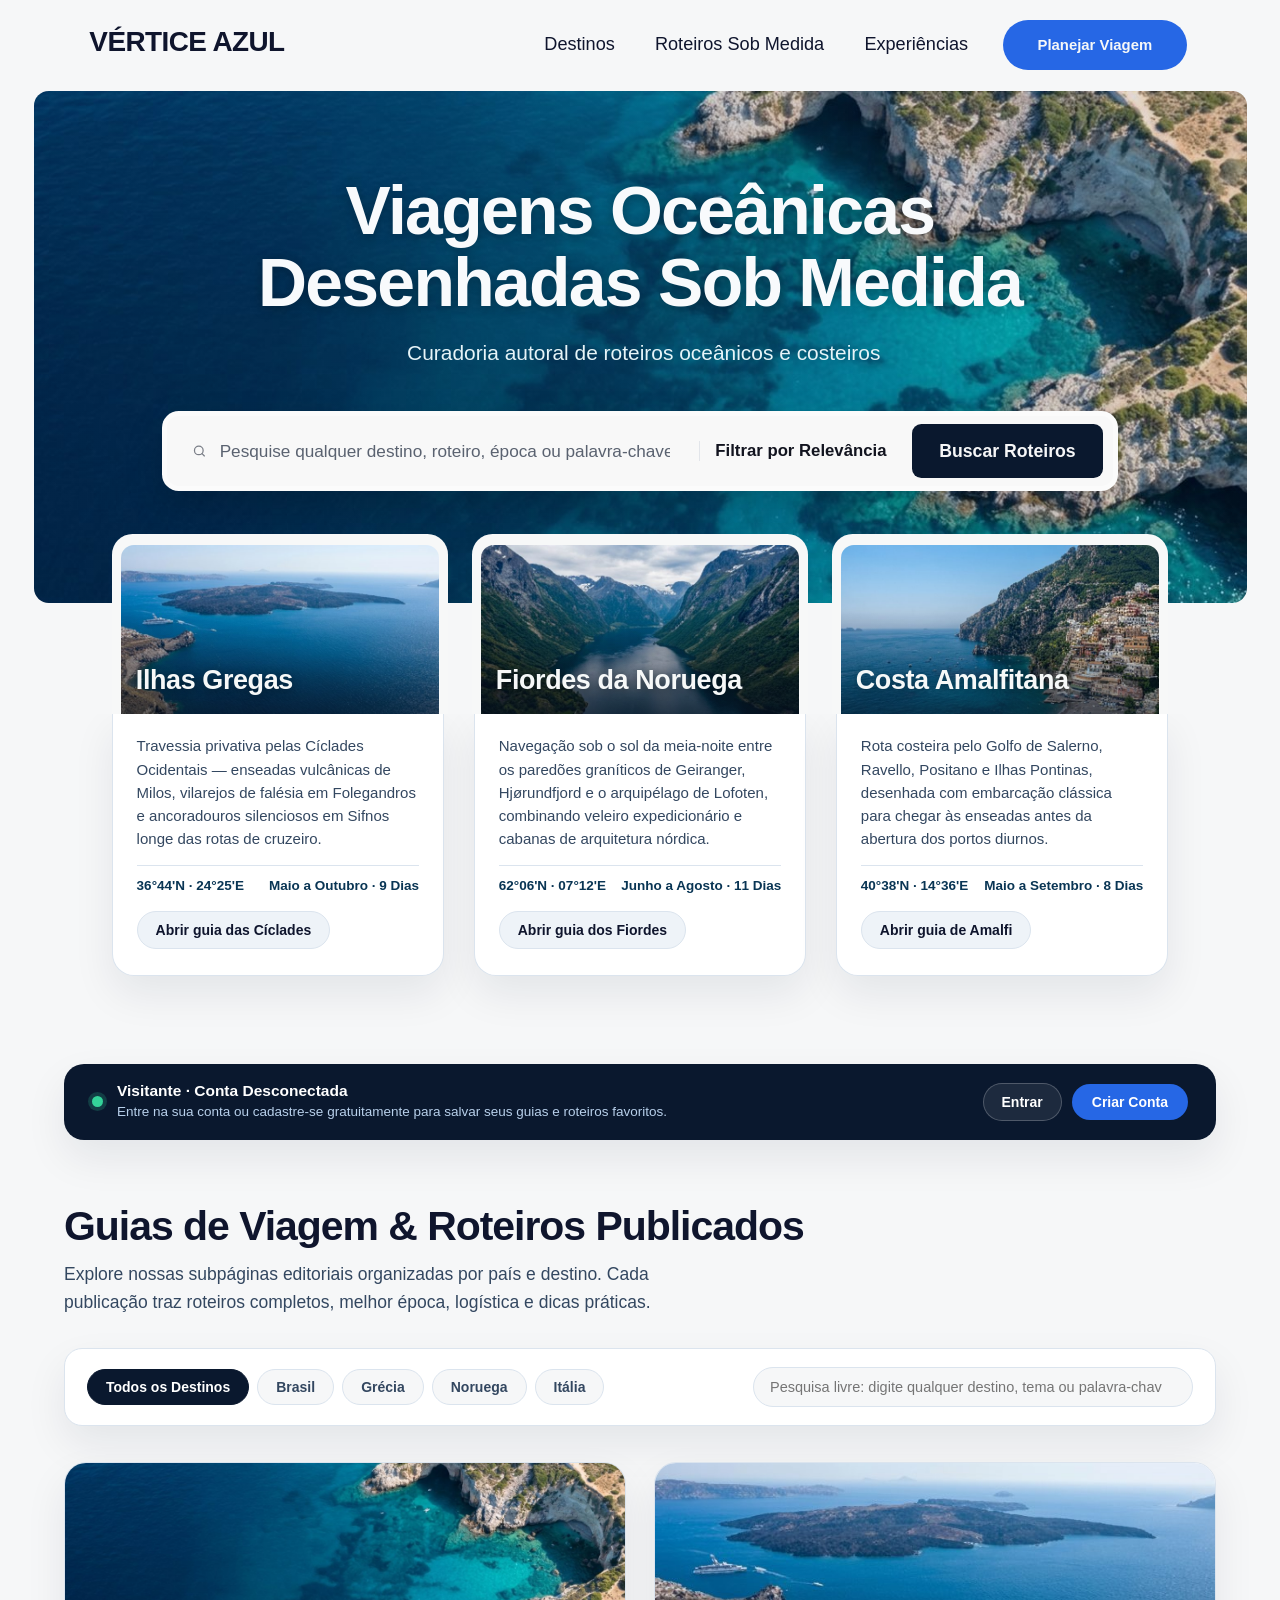
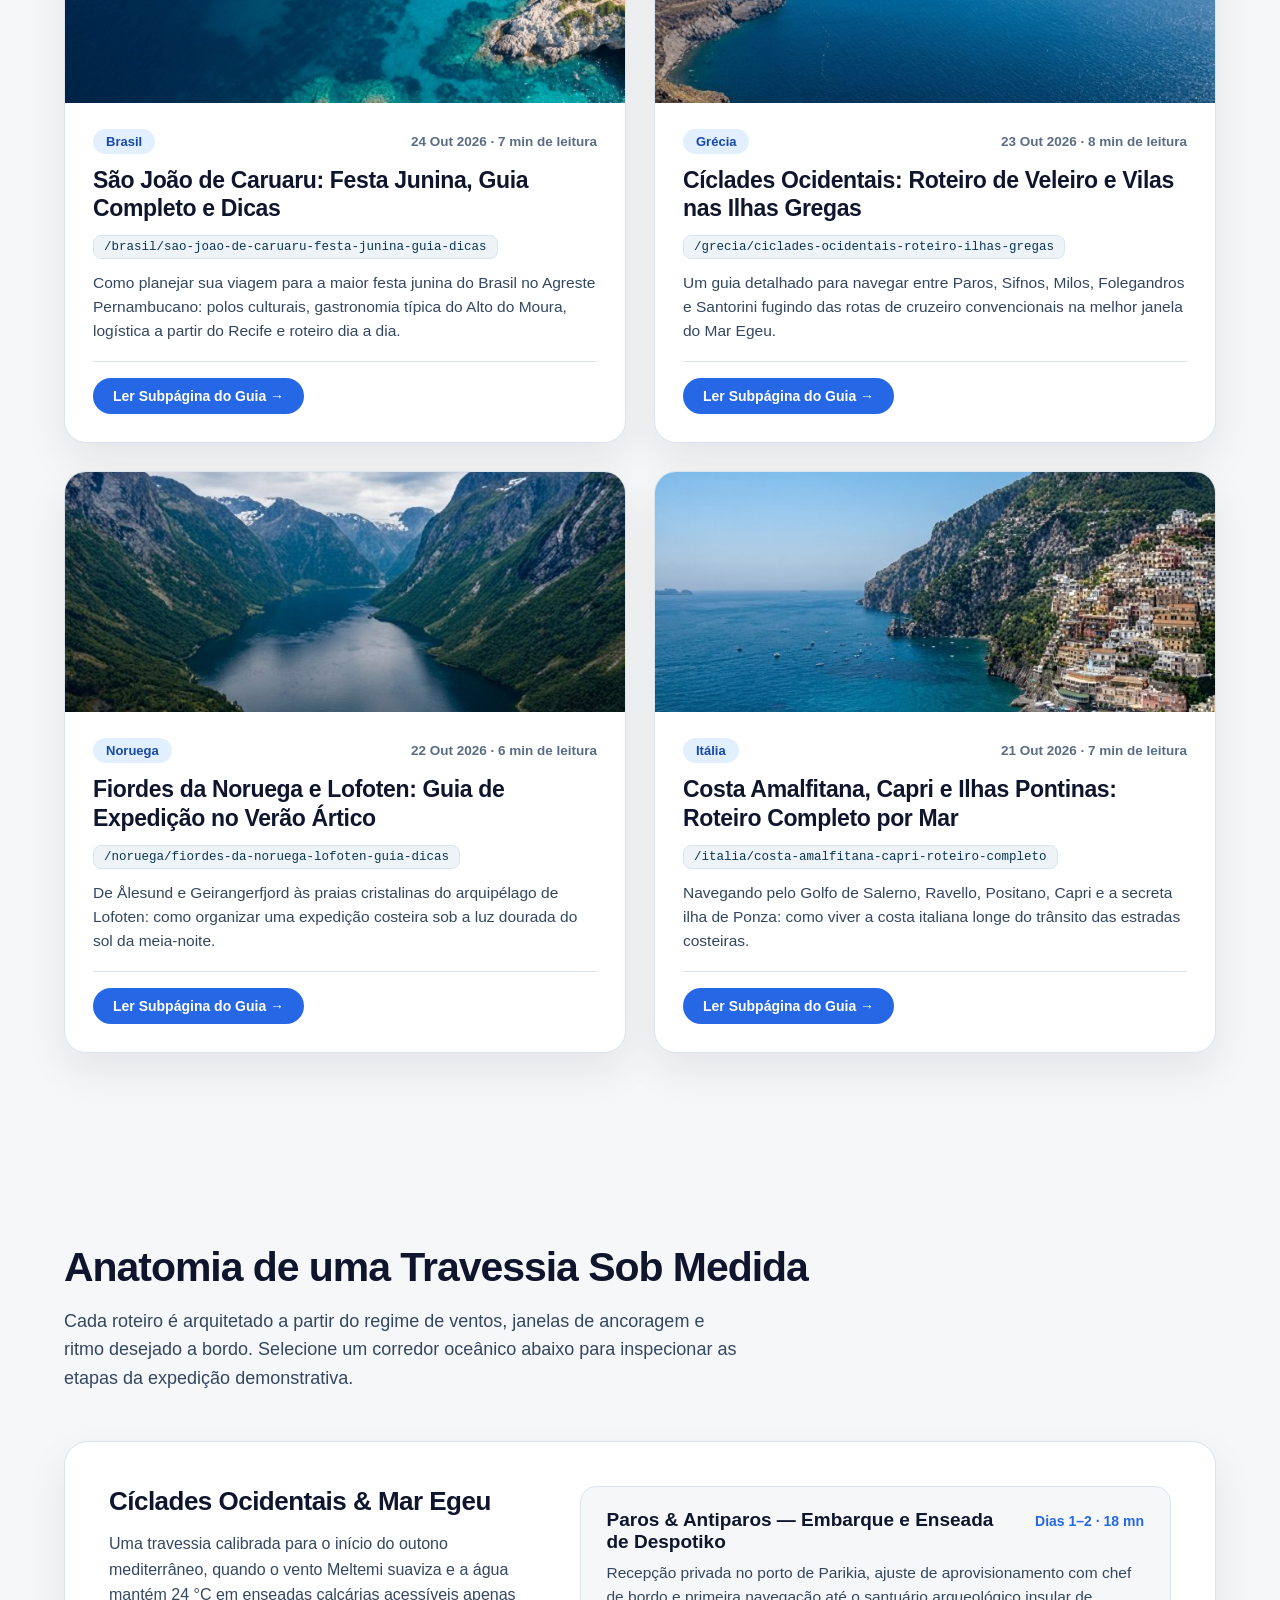
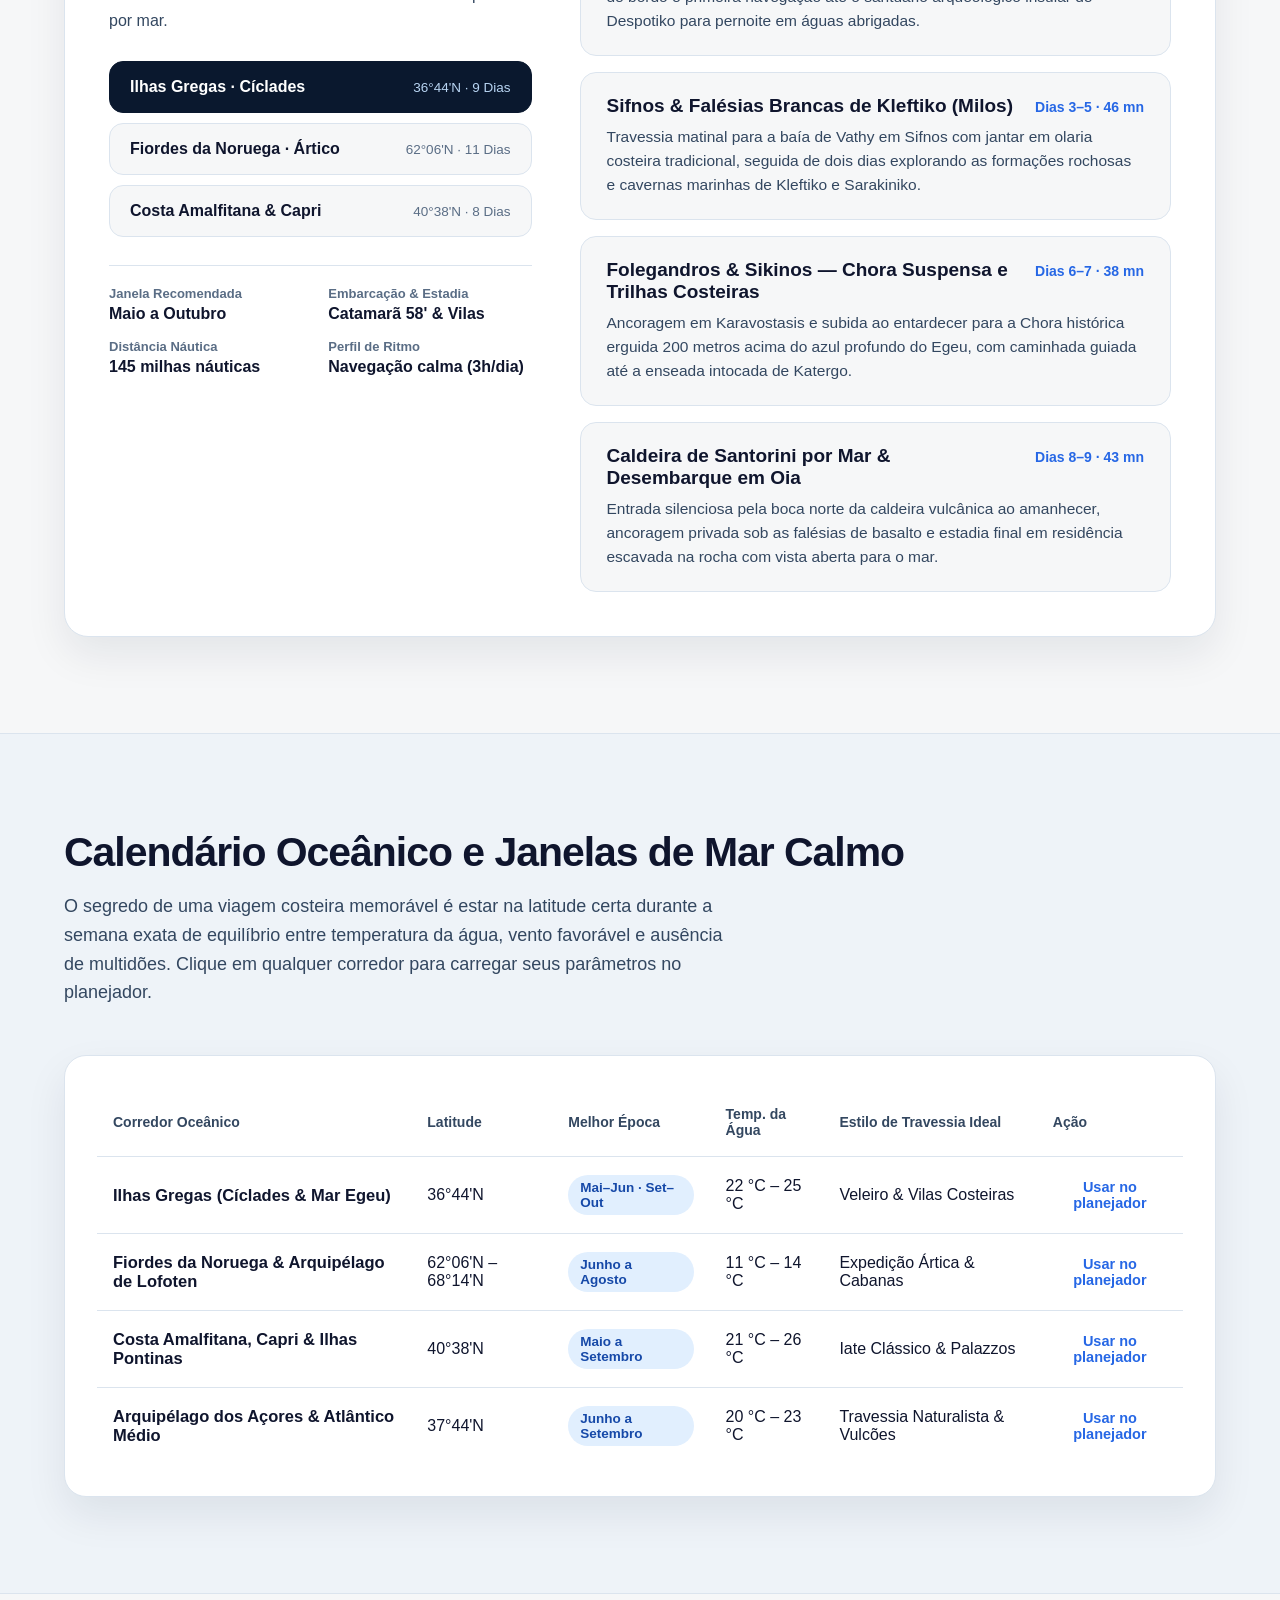
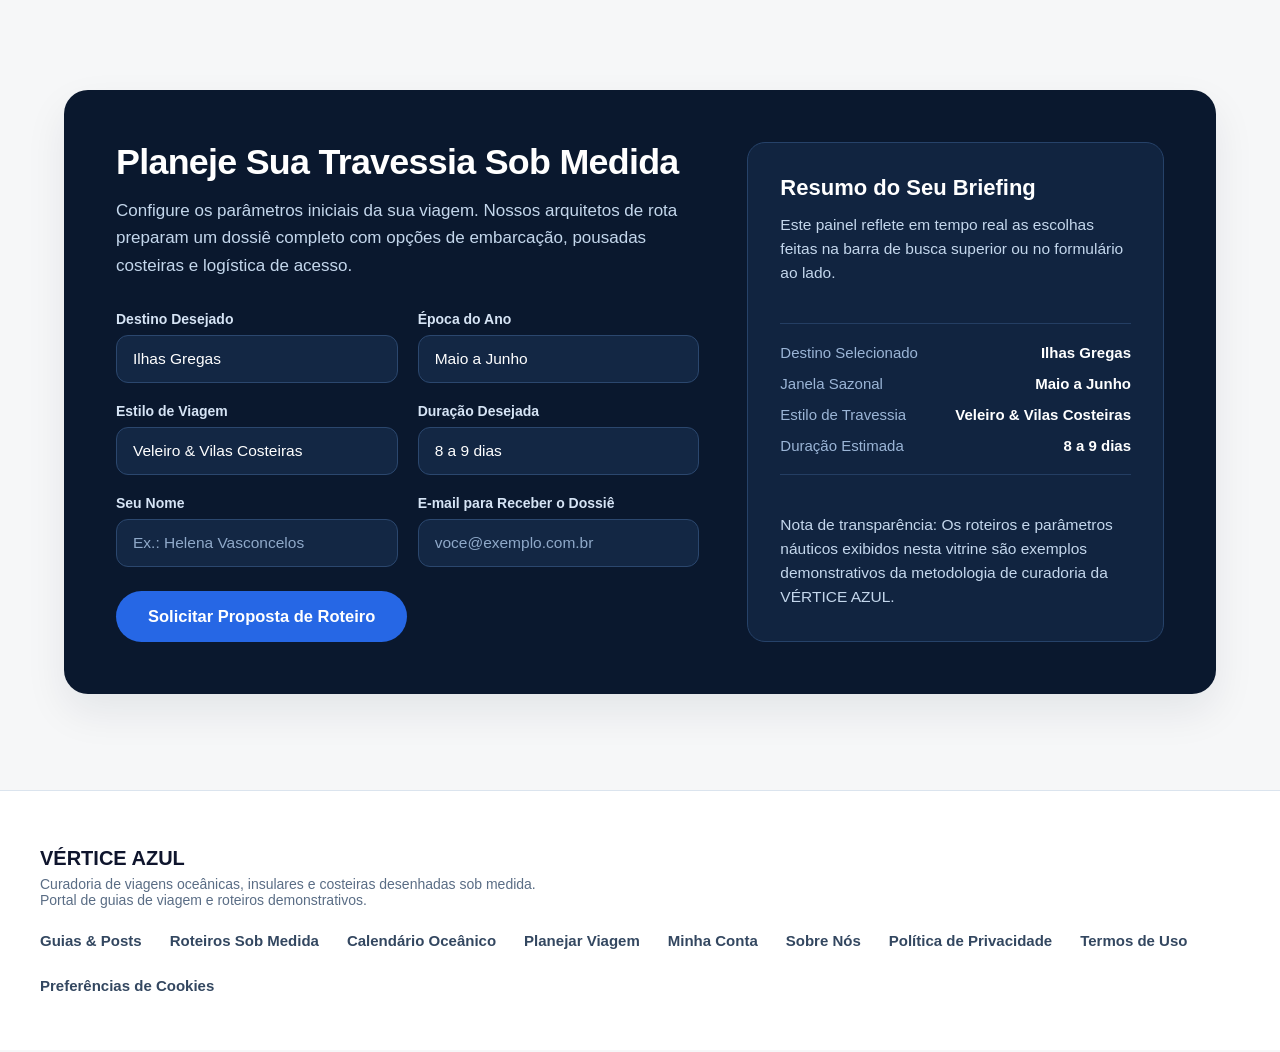
==== commit f0ad2afb: "Update index.html" ====
--- a/index.html
+++ b/index.html
@@ -7,6 +7,46 @@
   <link rel="stylesheet" href="styles.css">
   <script>
     window.__PLATE_FALLBACKS = {"card-2-photo":"[data-uri]","card-1-photo":"[data-uri]","card-3-photo":"[data-uri]","hero-ocean-photo":"[data-uri]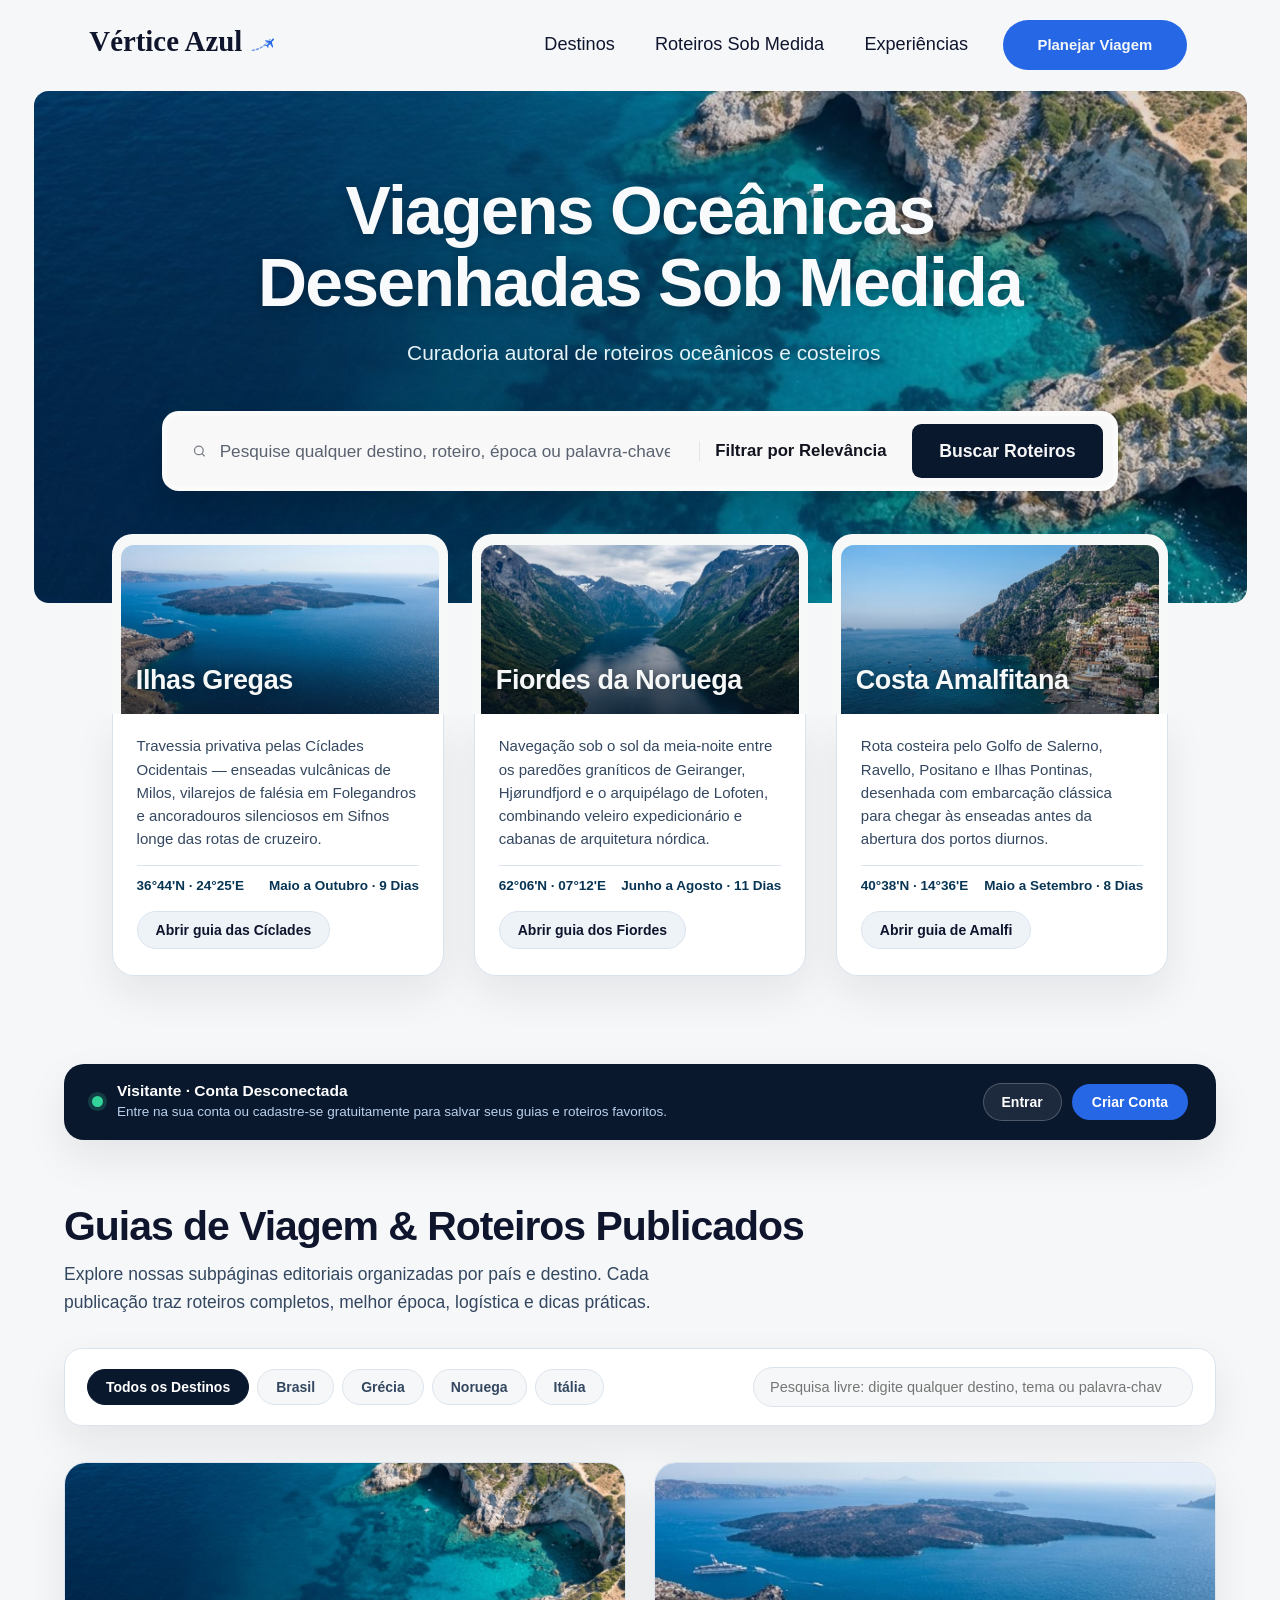
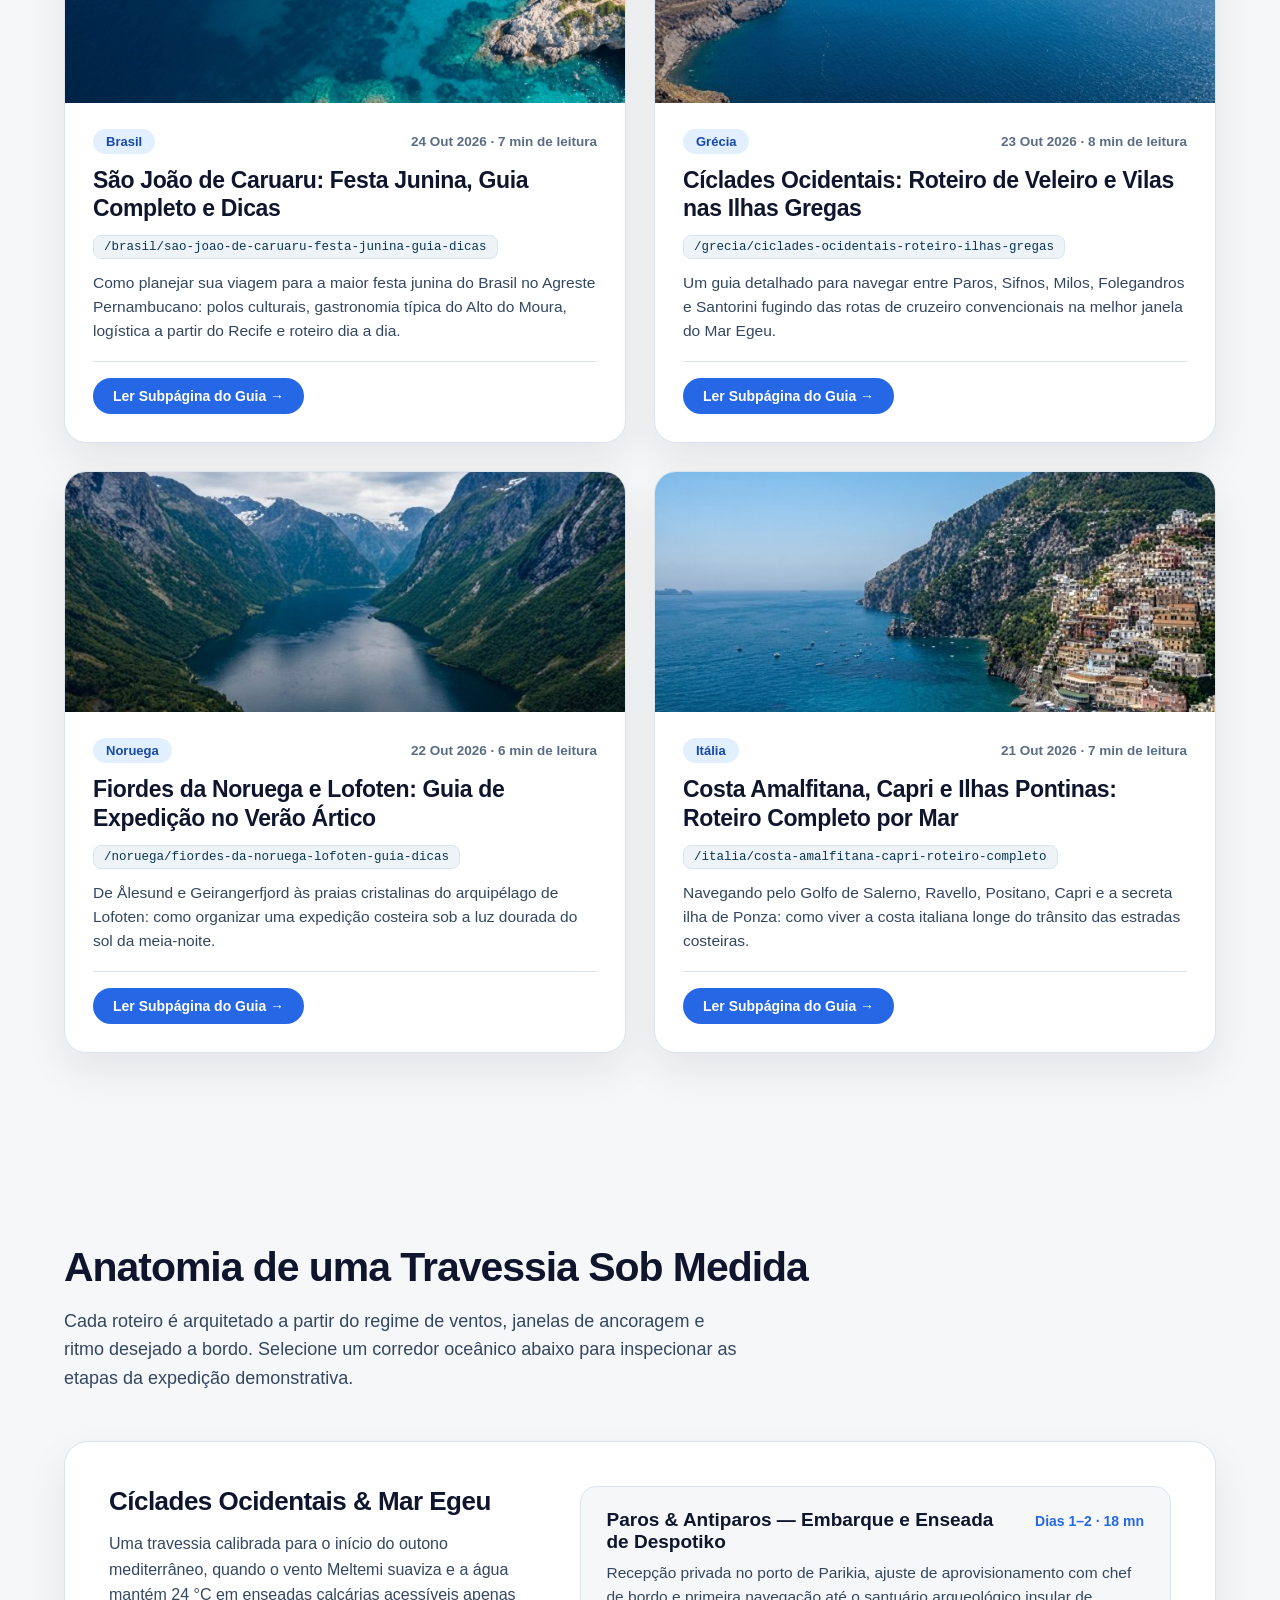
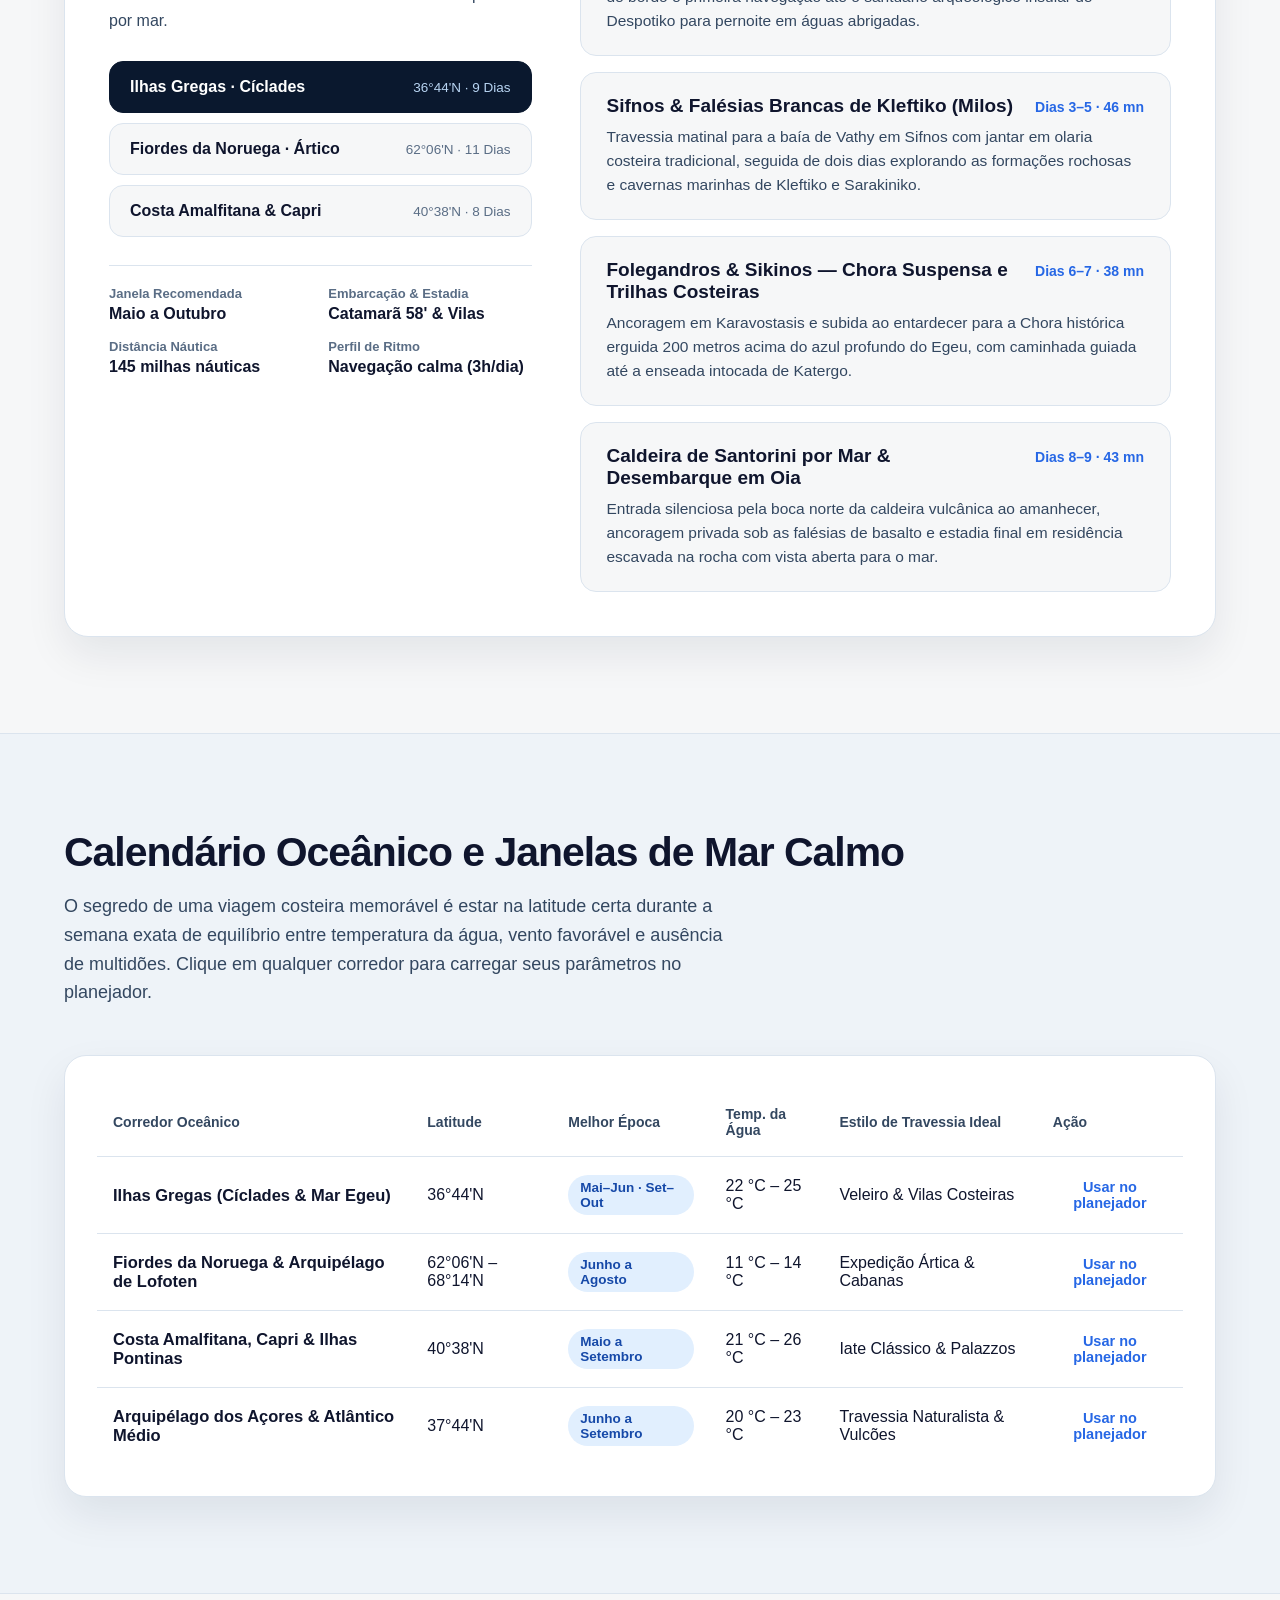
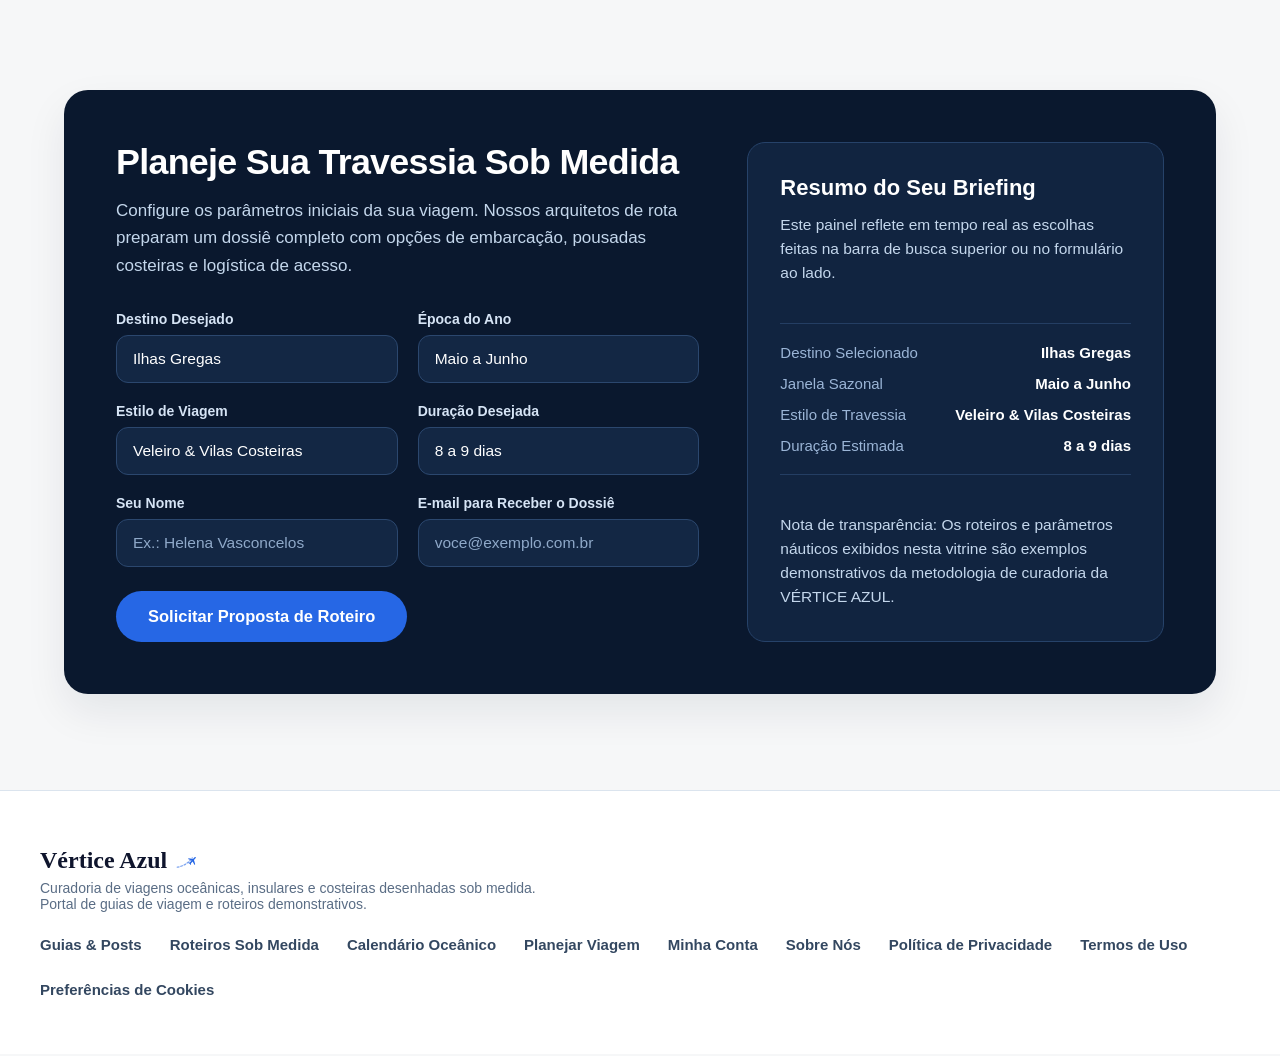
==== commit ce0b1d80: "Update index.html" ====
--- a/index.html
+++ b/index.html
@@ -68,7 +68,17 @@
 <body id="top">
   <!-- FIRST VIEWPORT (1376x768 Measured Comp Stage) -->
   <header class="hero-viewport" aria-label="Apresentação e configuração de roteiros oceânicos">
-    <a href="#top" class="r-brand-logo" data-region="brand-logo">VÉRTICE AZUL</a>
+    <a href="#top" class="r-brand-logo" data-region="brand-logo" aria-label="Vértice Azul - Início">
+      <span class="brand-text">Vértice Azul</span>
+      <span class="brand-airplane-wrap" aria-hidden="true">
+        <svg class="brand-airplane-svg" viewBox="0 0 36 28" fill="none">
+          <path class="plane-trail" d="M3 24 C 11 23, 19 18, 24 11" stroke="currentColor" stroke-width="1.8" stroke-dasharray="2.5 2.5" stroke-linecap="round" opacity="0.6"/>
+          <g transform="translate(24, 4) rotate(42) scale(0.65)">
+            <path d="M21 16v-2l-8-5V3.5c0-.83-.67-1.5-1.5-1.5S10 2.67 10 3.5V9l-8 5v2l8-2.5V19l-2 1.5V22l3.5-1 3.5 1v-1.5L13 19v-5.5l8 2.5z" fill="currentColor"/>
+          </g>
+        </svg>
+      </span>
+    </a>
     <a href="#destinos" class="r-nav-destinos" data-region="nav-destinos">Destinos</a>
     <a href="#roteiros" class="r-nav-roteiros" data-region="nav-roteiros">Roteiros Sob Medida</a>
     <a href="#experiencias" class="r-nav-experiencias" data-region="nav-experiencias">Experiências</a>
@@ -205,7 +215,17 @@
     <!-- SUBPAGE VIEW (Rendered as a dedicated subpage when visiting /<pais>/<slug-do-post>) -->
     <section class="subpage-container" id="subpage-view" hidden aria-live="polite">
       <div class="subpage-dedicated-masthead">
-        <a href="#top" class="subpage-brand-logo" id="subpage-brand-home">VÉRTICE AZUL</a>
+        <a href="#top" class="subpage-brand-logo" id="subpage-brand-home" aria-label="Vértice Azul - Voltar ao início">
+          <span class="brand-text">Vértice Azul</span>
+          <span class="brand-airplane-wrap" aria-hidden="true">
+            <svg class="brand-airplane-svg" viewBox="0 0 36 28" fill="none">
+              <path class="plane-trail" d="M3 24 C 11 23, 19 18, 24 11" stroke="currentColor" stroke-width="1.8" stroke-dasharray="2.5 2.5" stroke-linecap="round" opacity="0.6"/>
+              <g transform="translate(24, 4) rotate(42) scale(0.65)">
+                <path d="M21 16v-2l-8-5V3.5c0-.83-.67-1.5-1.5-1.5S10 2.67 10 3.5V9l-8 5v2l8-2.5V19l-2 1.5V22l3.5-1 3.5 1v-1.5L13 19v-5.5l8 2.5z" fill="currentColor"/>
+              </g>
+            </svg>
+          </span>
+        </a>
         <span class="subpage-masthead-tag">Subpágina Oficial de Destino</span>
       </div>
       <div class="subpage-inner">
@@ -871,7 +891,17 @@
   <footer class="site-footer">
     <div class="footer-inner">
       <div class="footer-brand">
-        <strong>VÉRTICE AZUL</strong>
+        <strong>
+          <span class="brand-text">Vértice Azul</span>
+          <span class="brand-airplane-wrap" aria-hidden="true">
+            <svg class="brand-airplane-svg" viewBox="0 0 36 28" fill="none">
+              <path class="plane-trail" d="M3 24 C 11 23, 19 18, 24 11" stroke="currentColor" stroke-width="1.8" stroke-dasharray="2.5 2.5" stroke-linecap="round" opacity="0.6"/>
+              <g transform="translate(24, 4) rotate(42) scale(0.65)">
+                <path d="M21 16v-2l-8-5V3.5c0-.83-.67-1.5-1.5-1.5S10 2.67 10 3.5V9l-8 5v2l8-2.5V19l-2 1.5V22l3.5-1 3.5 1v-1.5L13 19v-5.5l8 2.5z" fill="currentColor"/>
+              </g>
+            </svg>
+          </span>
+        </strong>
         <p>Curadoria de viagens oceânicas, insulares e costeiras desenhadas sob medida. Portal de guias de viagem e roteiros demonstrativos.</p>
       </div>
       <nav class="footer-links" aria-label="Links do rodapé">
--- a/styles.css
+++ b/styles.css
@@ -20,6 +20,22 @@
   font-weight: 700;
   font-style: normal;
   font-display: block;
+}
+
+@font-face {
+  font-family: 'Dancing Script';
+  src: url('assets/fonts/dancing-script-bold.ttf') format('truetype');
+  font-weight: 700;
+  font-style: normal;
+  font-display: swap;
+}
+
+@font-face {
+  font-family: 'Satisfy';
+  src: url('assets/fonts/satisfy-regular.ttf') format('truetype');
+  font-weight: 400;
+  font-style: normal;
+  font-display: swap;
 }
 
 :root {
@@ -135,18 +151,46 @@
   position: absolute;
   left: var(--r-brand-logo-x);
   top: var(--r-brand-logo-y);
-  width: var(--r-brand-logo-w);
+  width: auto;
+  min-width: var(--r-brand-logo-w);
   height: var(--r-brand-logo-h);
-  display: flex;
-  align-items: center;
-  font-size: calc(30 * var(--u));
+  display: inline-flex;
+  align-items: center;
+  gap: calc(8 * var(--u));
+  font-family: 'Dancing Script', 'Satisfy', 'Segoe Script', 'Brush Script MT', cursive;
+  font-size: calc(31 * var(--u));
   font-weight: 700;
   color: #0f152d;
-  letter-spacing: -0.02em;
+  letter-spacing: 0em;
   text-decoration: none;
   line-height: 1;
   white-space: nowrap;
   z-index: 5;
+  transition: opacity 0.2s ease;
+}
+
+.r-brand-logo:hover {
+  opacity: 0.92;
+}
+
+.brand-airplane-wrap {
+  display: inline-flex;
+  align-items: center;
+  justify-content: center;
+  color: var(--accent-blue);
+  line-height: 1;
+  transition: transform 0.35s var(--ease-out-expo);
+}
+
+.r-brand-logo:hover .brand-airplane-wrap {
+  transform: translate(3px, -2px);
+}
+
+.brand-airplane-svg {
+  display: block;
+  width: calc(32 * var(--u));
+  height: calc(26 * var(--u));
+  overflow: visible;
 }
 
 .r-nav-destinos,
@@ -1253,11 +1297,25 @@
 }
 
 .footer-brand strong {
-  display: block;
-  font-size: 20px;
+  display: inline-flex;
+  align-items: center;
+  gap: 8px;
+  font-family: 'Dancing Script', 'Satisfy', 'Segoe Script', 'Brush Script MT', cursive;
+  font-size: 24px;
   font-weight: 700;
   color: var(--ink-primary);
   margin-bottom: 6px;
+}
+
+.footer-brand .brand-airplane-wrap {
+  color: var(--accent-blue);
+}
+
+.footer-brand .brand-airplane-svg {
+  display: block;
+  width: 26px;
+  height: 20px;
+  overflow: visible;
 }
 
 .footer-brand p {
@@ -1787,15 +1845,36 @@
 }
 
 .subpage-brand-logo {
-  font-size: 22px;
+  display: inline-flex;
+  align-items: center;
+  gap: 8px;
+  font-family: 'Dancing Script', 'Satisfy', 'Segoe Script', 'Brush Script MT', cursive;
+  font-size: 26px;
   font-weight: 700;
   color: var(--ink-primary);
   text-decoration: none;
-  letter-spacing: -0.02em;
+  letter-spacing: 0.01em;
+  transition: opacity 0.2s ease;
 }
 
 .subpage-brand-logo:hover {
+  color: var(--ink-primary);
+  opacity: 0.9;
+}
+
+.subpage-brand-logo .brand-airplane-wrap {
   color: var(--accent-blue);
+}
+
+.subpage-brand-logo:hover .brand-airplane-wrap {
+  transform: translate(3px, -2px);
+}
+
+.subpage-brand-logo .brand-airplane-svg {
+  display: block;
+  width: 28px;
+  height: 22px;
+  overflow: visible;
 }
 
 .subpage-masthead-tag {
@@ -3114,15 +3193,23 @@
 
 /* ==========================================================================
    RESPONSIVE ADAPTATION (Mobile & Tablet <= 860px)
+   Faithful to Desktop composition: luxury ocean palette, balanced hero,
+   panoramic card proportions, polished navigation & typography.
    ========================================================================== */
 @media (max-width: 860px) {
+  /* ------------------------------------------------------------------
+     1. HERO VIEWPORT & COMPOSITION
+     Grid lines: 1 | gutter (12px) | 2..8 content | gutter (12px) | 9
+     Rows: 1 top bar (logo+cta) · 2 nav strip · 3 space · 4 title · 5 subtitle
+           6 space · 7 search bar · 8 space · 9 card overlap · 10 card tail
+     ------------------------------------------------------------------ */
   .hero-viewport {
     aspect-ratio: auto;
     min-height: auto;
-    padding: 18px 16px 32px;
-    display: flex;
-    flex-direction: column;
-    gap: 16px;
+    padding: 16px 0 0;
+    display: grid;
+    grid-template-columns: 12px repeat(6, minmax(0, 1fr)) 12px;
+    grid-template-rows: auto auto 24px auto auto 18px 56px 20px 48px 52px;
     overflow: visible;
   }
 
@@ -3148,168 +3235,654 @@
   .r-card-3-frame,
   .r-card-3-photo,
   .r-card-3-title {
-    position: static;
+    position: relative;
+    left: auto;
+    top: auto;
     width: auto;
     height: auto;
   }
 
+  /* Top bar: Brand Logo left, CTA button right */
   .r-brand-logo {
-    font-size: 22px;
-    margin-bottom: 4px;
-  }
-
+    grid-column: 2 / 5;
+    grid-row: 1;
+    align-self: center;
+    font-family: 'Dancing Script', 'Satisfy', 'Segoe Script', 'Brush Script MT', cursive;
+    font-size: 24px;
+    font-weight: 700;
+    letter-spacing: 0.01em;
+    color: var(--ink-primary);
+    display: inline-flex;
+    align-items: center;
+    gap: 6px;
+  }
+
+  .r-brand-logo .brand-airplane-svg {
+    width: 26px;
+    height: 20px;
+  }
+
+  .r-nav-cta {
+    grid-column: 5 / 8;
+    grid-row: 1;
+    justify-self: end;
+    align-self: center;
+    padding: 9px 18px;
+    font-size: 13.5px;
+    font-weight: 600;
+    border-radius: 999px;
+    background: #2563eb;
+    color: #ffffff;
+    box-shadow: 0 4px 14px rgba(37, 99, 235, 0.28);
+    transition: background-color 160ms var(--ease-out-expo), transform 160ms var(--ease-out-expo);
+  }
+
+  .r-nav-cta:hover {
+    background: #1d4ed8;
+    transform: translateY(-1px);
+  }
+
+  /* Nav links in a sleek horizontal track */
   .r-nav-destinos,
   .r-nav-roteiros,
   .r-nav-experiencias {
-    justify-content: flex-start;
+    grid-row: 2;
+    display: inline-flex;
+    align-items: center;
+    justify-content: center;
+    padding: 10px 4px 4px;
+    font-size: 13px;
+    font-weight: 600;
+    color: #4b5563;
+    white-space: nowrap;
+    transition: color 140ms var(--ease-out-expo);
+  }
+
+  .r-nav-destinos:hover,
+  .r-nav-roteiros:hover,
+  .r-nav-experiencias:hover {
+    color: var(--accent-blue);
+  }
+
+  .r-nav-destinos { grid-column: 2 / 4; justify-self: start; }
+  .r-nav-roteiros { grid-column: 4 / 6; justify-self: center; }
+  .r-nav-experiencias { grid-column: 6 / 8; justify-self: end; }
+
+  /* Hero Video / Ocean Backdrop */
+  .r-hero-ocean-photo {
+    grid-column: 1 / -1;
+    grid-row: 3 / 10;
+    margin: 0 8px;
+    border-radius: 20px;
+    overflow: hidden;
+    box-shadow: 0 16px 36px rgba(8, 35, 62, 0.2);
+  }
+
+  .r-hero-ocean-photo::after {
+    background: linear-gradient(180deg, rgba(8, 35, 62, 0.44) 0%, rgba(8, 35, 62, 0.22) 55%, rgba(8, 35, 62, 0.40) 100%);
+  }
+
+  .r-hero-ocean-photo .easyhtml5video,
+  .r-hero-ocean-photo .hero-video-container {
+    position: absolute;
+    inset: 0;
+  }
+
+  .r-hero-ocean-photo video,
+  .r-hero-ocean-photo .hero-ocean-video,
+  .r-hero-ocean-photo > img {
+    position: absolute;
+    inset: 0;
+  }
+
+  /* Hero Headline & Subheadline */
+  .r-hero-title {
+    grid-column: 2 / 8;
+    grid-row: 4;
+    font-size: clamp(26px, 7.4vw, 38px);
+    font-weight: 700;
+    line-height: 1.1;
+    letter-spacing: -0.025em;
+    color: #f8fafc;
+    text-shadow: 0 2px 14px rgba(0, 0, 0, 0.42);
+    text-align: center;
+  }
+
+  .r-hero-title span {
+    display: block;
+    white-space: normal;
+  }
+
+  .r-hero-subtitle {
+    grid-column: 2 / 8;
+    grid-row: 5;
+    margin-top: 8px;
+    padding: 0 8px;
+    font-size: 14.5px;
+    line-height: 1.45;
+    color: #e0f2fe;
+    text-align: center;
+    white-space: normal;
+    text-shadow: 0 1px 8px rgba(0, 0, 0, 0.35);
+  }
+
+  /* Search bar: white pill with input + dark button inside, over video */
+  .r-search-bar-shell {
+    display: block;
+    grid-column: 2 / 8;
+    grid-row: 7;
+    background: #ffffff;
+    border: 4px solid rgba(255, 255, 255, 0.48);
+    border-radius: 999px;
+    box-shadow: 0 14px 34px rgba(0, 0, 0, 0.22);
+  }
+
+  .r-search-field-destino,
+  .r-search-field-destino.r-search-free-wrap {
+    grid-column: 2 / 8;
+    grid-row: 7;
+    width: auto;
+    padding: 0 116px 0 14px;
+    gap: 8px;
+    background: transparent;
+    border: none;
+    border-radius: 0;
     font-size: 15px;
-    padding: 4px 0;
-  }
-
-  .r-nav-cta {
-    align-self: flex-start;
-    padding: 12px 22px;
+  }
+
+  .r-search-field-destino svg {
+    width: 18px;
+    height: 18px;
+    flex-shrink: 0;
+    stroke: #64748b;
+  }
+
+  .hero-free-search-input {
+    min-width: 0;
     font-size: 15px;
-  }
-
-  .r-hero-ocean-photo {
-    position: relative;
-    left: auto;
-    top: auto;
-    border-radius: 18px;
-    height: 240px;
-  }
-
-  .r-hero-title {
-    font-size: 34px;
+    font-weight: 500;
     color: var(--ink-primary);
-    text-shadow: none;
-    margin-top: 8px;
-  }
-
-  .r-hero-title span {
-    white-space: normal;
-  }
-
-  .r-hero-subtitle {
-    font-size: 16px;
-    color: var(--ink-secondary);
-    white-space: normal;
-  }
-
-  .r-search-bar-shell {
+  }
+
+  .hero-search-hint-tag {
     display: none;
   }
 
-  .r-search-field-destino,
-  .r-search-field-destino.r-search-free-wrap,
-  .r-search-field-epoca,
-  .r-search-field-estilo {
-    width: 100%;
-    background: var(--bg-surface);
+  .r-search-submit-btn {
+    grid-column: 2 / 8;
+    grid-row: 7;
+    justify-self: end;
+    align-self: center;
+    height: 40px;
+    margin-right: 6px;
+    padding: 0 16px;
+    font-size: 13.5px;
+    font-weight: 600;
+    border-radius: 999px;
+    background: #091e30;
+    color: #ffffff;
+    box-shadow: 0 3px 10px rgba(9, 30, 48, 0.25);
+  }
+
+  .r-search-submit-btn:hover {
+    background: #14324f;
+  }
+
+  .hero-search-results-dropdown {
+    position: absolute;
+    left: 10px;
+    right: 10px;
+    top: calc(100% + 10px);
+    z-index: 100;
+    width: auto;
+    max-height: min(460px, 68vh);
+    margin: 0;
+    padding: 16px;
+    border-radius: 20px;
+    background: #ffffff;
     border: 1px solid var(--border-subtle);
-    border-radius: 12px;
-    padding: 14px 16px;
-    font-size: 16px;
-  }
-
-  .hero-free-search-input {
-    font-size: 16px;
-  }
-
-  .r-search-submit-btn {
-    padding: 16px;
-    font-size: 16px;
-    border-radius: 12px;
-  }
-
-  .hero-search-results-dropdown {
-    position: static;
-    width: 100%;
-    max-height: 440px;
-    margin-top: 4px;
+    box-shadow: 0 24px 50px rgba(0, 0, 0, 0.25);
   }
 
   .hero-search-result-card {
-    flex-direction: column;
-    align-items: flex-start;
+    gap: 12px;
+    padding: 12px;
+    border-radius: 14px;
   }
 
   .hero-search-result-thumb {
-    width: 100%;
-    height: 130px;
-  }
-
+    width: 72px;
+    height: 56px;
+    border-radius: 10px;
+  }
+
+  .hero-search-result-cta {
+    display: none;
+  }
+
+  /* Three destination cards overlapping the bottom of the video */
   .r-card-1-frame,
   .r-card-2-frame,
   .r-card-3-frame {
-    display: none;
-  }
+    display: block;
+    grid-row: 9 / 11;
+    border: 3.5px solid rgba(255, 255, 255, 0.96);
+    border-bottom: none;
+    border-radius: 14px 14px 0 0;
+    background: #ffffff;
+    box-shadow: 0 -4px 16px rgba(0, 0, 0, 0.12);
+    z-index: 2;
+  }
+
+  .r-card-1-frame,
+  .r-card-1-photo,
+  .r-card-1-title { grid-column: 2 / 4; }
+
+  .r-card-2-frame,
+  .r-card-2-photo,
+  .r-card-2-title { grid-column: 4 / 6; }
+
+  .r-card-3-frame,
+  .r-card-3-photo,
+  .r-card-3-title { grid-column: 6 / 8; }
+
+  .r-card-1-frame,
+  .r-card-1-photo,
+  .r-card-1-title { margin-right: 4px; }
+
+  .r-card-2-frame,
+  .r-card-2-photo,
+  .r-card-2-title { margin-left: 2px; margin-right: 2px; }
+
+  .r-card-3-frame,
+  .r-card-3-photo,
+  .r-card-3-title { margin-left: 4px; }
 
   .r-card-1-photo,
   .r-card-2-photo,
   .r-card-3-photo {
-    position: relative;
-    left: auto;
-    top: auto;
-    height: 200px;
-    border-radius: 16px;
-    margin-top: 8px;
+    grid-row: 9 / 11;
+    margin-top: 3.5px;
+    border-radius: 10px 10px 0 0;
+    overflow: hidden;
+    z-index: 3;
+    cursor: pointer;
+  }
+
+  .r-card-1-photo { margin-left: 3.5px; margin-right: 7.5px; }
+  .r-card-2-photo { margin-left: 5.5px; margin-right: 5.5px; }
+  .r-card-3-photo { margin-left: 7.5px; margin-right: 3.5px; }
+
+  .r-card-1-photo::after,
+  .r-card-2-photo::after,
+  .r-card-3-photo::after {
+    content: '';
+    position: absolute;
+    inset: 0;
+    background: linear-gradient(180deg, transparent 20%, rgba(8, 25, 45, 0.84) 100%);
+    pointer-events: none;
   }
 
   .r-card-1-title,
   .r-card-2-title,
   .r-card-3-title {
-    font-size: 22px;
+    grid-row: 9 / 11;
+    align-self: end;
+    justify-content: flex-end;
+    padding: 0 6px 8px 8px;
+    font-size: clamp(11.5px, 3.2vw, 14px);
+    font-weight: 700;
+    line-height: 1.15;
+    letter-spacing: -0.01em;
+    color: #f8fafc;
+    text-shadow: 0 2px 8px rgba(0, 0, 0, 0.7);
+    white-space: nowrap;
+    overflow: hidden;
+    text-overflow: ellipsis;
+    z-index: 4;
+  }
+
+  /* ------------------------------------------------------------------
+     2. DESTINATION CONTINUATION PANELS
+     ------------------------------------------------------------------ */
+  .destinations-continuation {
+    padding: 0 12px 48px;
+  }
+
+  .destinations-captions-grid {
+    display: flex;
+    flex-direction: column;
+    gap: 16px;
+    padding: 14px 0 0;
+    overflow: visible;
+  }
+
+  .destination-meta-panel {
+    border-radius: 18px;
+    border: 1px solid var(--border-subtle);
+    background: #ffffff;
+    padding: 20px 20px 18px;
+    box-shadow: 0 4px 18px rgba(8, 35, 62, 0.05);
+    display: flex;
+    flex-direction: column;
+    gap: 12px;
+  }
+
+  .destination-meta-panel p {
+    font-size: 14.5px;
+    line-height: 1.55;
+    color: var(--ink-secondary);
+    margin: 0;
+  }
+
+  .destination-telemetry-row {
+    display: flex;
+    justify-content: space-between;
+    align-items: center;
+    padding-top: 12px;
+    border-top: 1px solid var(--border-subtle);
+    font-size: 13px;
+    font-weight: 600;
     color: var(--ink-primary);
-    text-shadow: none;
-    margin-top: 2px;
-    margin-bottom: 8px;
-  }
-
-  .destinations-continuation {
-    padding: 0 16px 56px;
-  }
-
-  .destinations-captions-grid {
+  }
+
+  .destination-select-btn {
+    display: inline-flex;
+    align-items: center;
+    justify-content: center;
+    width: 100%;
+    padding: 11px 20px;
+    border-radius: 999px;
+    background: #f1f5f9;
+    color: var(--ink-primary);
+    font-size: 13.5px;
+    font-weight: 600;
+    text-decoration: none;
+    transition: background-color 160ms var(--ease-out-expo);
+  }
+
+  .destination-select-btn:hover {
+    background: var(--accent-blue);
+    color: #ffffff;
+  }
+
+  /* ------------------------------------------------------------------
+     3. ACCOUNT BAR (#conta)
+     ------------------------------------------------------------------ */
+  .account-bar-inner {
+    padding: 20px 18px;
+    border-radius: 20px;
+    background: #0c192c;
+    border: 1px solid #1e3a5f;
+    box-shadow: 0 8px 24px rgba(8, 35, 62, 0.15);
+  }
+
+  .account-greeting-wrap {
+    gap: 12px;
+  }
+
+  .cloud-status-dot {
+    width: 10px;
+    height: 10px;
+    margin-top: 4px;
+  }
+
+  #user-greeting-title {
+    font-size: 16px;
+    font-weight: 700;
+    color: #ffffff;
+  }
+
+  #user-greeting-sub {
+    font-size: 13px;
+    color: #94a3b8;
+    line-height: 1.45;
+  }
+
+  .account-actions-group {
+    display: flex;
+    flex-wrap: wrap;
+    gap: 10px;
+    margin-top: 14px;
+    width: 100%;
+  }
+
+  .btn-account-solid,
+  .btn-account-outline {
+    flex: 1 1 calc(50% - 10px);
+    text-align: center;
+    padding: 10px 16px;
+    font-size: 13.5px;
+    border-radius: 999px;
+    justify-content: center;
+  }
+
+  /* ------------------------------------------------------------------
+     4. PUBLICAÇÕES SECTION (#publicacoes)
+     ------------------------------------------------------------------ */
+  .section-container {
+    padding: 56px 14px;
+  }
+
+  .posts-section-header h2 {
+    font-size: clamp(26px, 6.8vw, 36px);
+    letter-spacing: -0.02em;
+    line-height: 1.15;
+  }
+
+  .posts-section-header p {
+    font-size: 15px;
+    line-height: 1.55;
+    max-width: none;
+  }
+
+  .posts-toolbar {
+    flex-direction: column;
+    align-items: stretch;
+    gap: 14px;
+    padding: 16px;
+    border-radius: 18px;
+    background: #ffffff;
+    border: 1px solid var(--border-subtle);
+  }
+
+  .posts-category-filters {
+    display: flex;
+    gap: 8px;
+    overflow-x: auto;
+    padding-bottom: 4px;
+    scrollbar-width: none;
+    -webkit-overflow-scrolling: touch;
+  }
+
+  .posts-category-filters::-webkit-scrollbar {
+    display: none;
+  }
+
+  .category-filter-pill {
+    flex-shrink: 0;
+    padding: 7px 14px;
+    font-size: 13px;
+    border-radius: 999px;
+    white-space: nowrap;
+  }
+
+  .posts-search-box {
+    width: 100%;
+  }
+
+  .posts-search-box input {
+    width: 100%;
+    height: 44px;
+    font-size: 14.5px;
+    border-radius: 12px;
+  }
+
+  .posts-grid {
     grid-template-columns: 1fr;
     gap: 20px;
   }
 
-  .destination-meta-panel {
+  .post-card {
+    border-radius: 20px;
+    overflow: hidden;
+    background: #ffffff;
+    border: 1px solid var(--border-subtle);
+    box-shadow: 0 6px 20px rgba(8, 35, 62, 0.05);
+  }
+
+  .post-card-title {
+    font-size: 18px;
+    line-height: 1.3;
+  }
+
+  /* ------------------------------------------------------------------
+     5. ITINERÁRIOS & CORREDORES OCEÂNICOS (#roteiros)
+     ------------------------------------------------------------------ */
+  .itinerary-workbench {
+    grid-template-columns: 1fr;
+    padding: 22px 18px;
+    gap: 26px;
+    border-radius: 22px;
+  }
+
+  .route-tabs-nav {
+    display: flex;
+    gap: 8px;
+    overflow-x: auto;
+    padding: 2px 0 10px;
+    scrollbar-width: none;
+    -webkit-overflow-scrolling: touch;
+  }
+
+  .route-tabs-nav::-webkit-scrollbar {
+    display: none;
+  }
+
+  .route-tab-btn {
+    flex-shrink: 0;
+    padding: 9px 18px;
+    font-size: 13px;
+    border-radius: 999px;
+    white-space: nowrap;
+  }
+
+  .itinerary-specs-grid {
+    grid-template-columns: repeat(2, 1fr);
+    gap: 12px;
+    padding: 16px;
+    background: #f8fafc;
     border-radius: 16px;
-    border-top: 1px solid var(--border-subtle);
-  }
-
-  .section-container {
-    padding: 64px 16px;
-  }
-
-  .itinerary-workbench,
+  }
+
+  .stage-row {
+    padding: 16px;
+    border-radius: 14px;
+  }
+
+  /* ------------------------------------------------------------------
+     6. CALENDÁRIO OCEÂNICO (#experiencias)
+     ------------------------------------------------------------------ */
+  .seasonal-calendar-wrap {
+    border-radius: 18px;
+    overflow-x: auto;
+    -webkit-overflow-scrolling: touch;
+  }
+
+  .seasonal-table th,
+  .seasonal-table td {
+    padding: 14px 16px;
+    font-size: 13.5px;
+  }
+
+  /* ------------------------------------------------------------------
+     7. PLANEJADOR SOB MEDIDA (#planejar)
+     ------------------------------------------------------------------ */
   .planner-layout {
     grid-template-columns: 1fr;
+    padding: 24px 18px;
+    gap: 28px;
+    border-radius: 22px;
+  }
+
+  .planner-grid {
+    grid-template-columns: 1fr;
+    gap: 16px;
+  }
+
+  .form-field input,
+  .form-field select,
+  .form-field textarea {
+    height: 48px;
+    border-radius: 12px;
+    font-size: 15px;
+  }
+
+  .planner-summary-panel {
     padding: 24px 20px;
-    gap: 32px;
-  }
-
-  .planner-grid,
-  .posts-grid,
+    border-radius: 18px;
+    background: #0c192c;
+    border: 1px solid #1e3a5f;
+  }
+
+  /* ------------------------------------------------------------------
+     8. DEDICATED SUBPAGE VIEW (#subpage-view) & ADMIN
+     ------------------------------------------------------------------ */
+  .subpage-dedicated-masthead {
+    padding: 14px 16px;
+    flex-direction: column;
+    align-items: flex-start;
+    gap: 12px;
+  }
+
+  .subpage-masthead-actions {
+    width: 100%;
+    justify-content: space-between;
+  }
+
+  .subpage-inner {
+    padding: 24px 16px 48px;
+  }
+
+  .subpage-cover-figure {
+    height: 220px;
+    border-radius: 16px;
+  }
+
+  .subpage-headline-wrap h1 {
+    font-size: clamp(24px, 6.5vw, 34px);
+    line-height: 1.2;
+  }
+
   .subpage-body-grid,
   .admin-form-grid {
     grid-template-columns: 1fr;
-  }
-
-  .subpage-inner,
+    gap: 28px;
+  }
+
+  .subpage-facts-card,
   .admin-panel-shell {
+    padding: 20px 18px;
+    border-radius: 18px;
+  }
+
+  /* ------------------------------------------------------------------
+     9. MODALS & POPUPS (COOKIE, AUTH, INSTITUTIONAL)
+     ------------------------------------------------------------------ */
+  .auth-modal-content,
+  .institutional-modal-content {
+    width: calc(100% - 24px);
+    max-height: 88vh;
     padding: 24px 18px;
-  }
-
-  .subpage-cover-figure {
-    height: 240px;
-  }
-
-  .account-bar-inner {
-    padding: 18px 20px;
+    border-radius: 22px;
+  }
+
+  .cookie-consent-popup {
+    left: 12px;
+    right: 12px;
+    bottom: 12px;
+    border-radius: 18px;
+    padding: 18px;
   }
 }
 
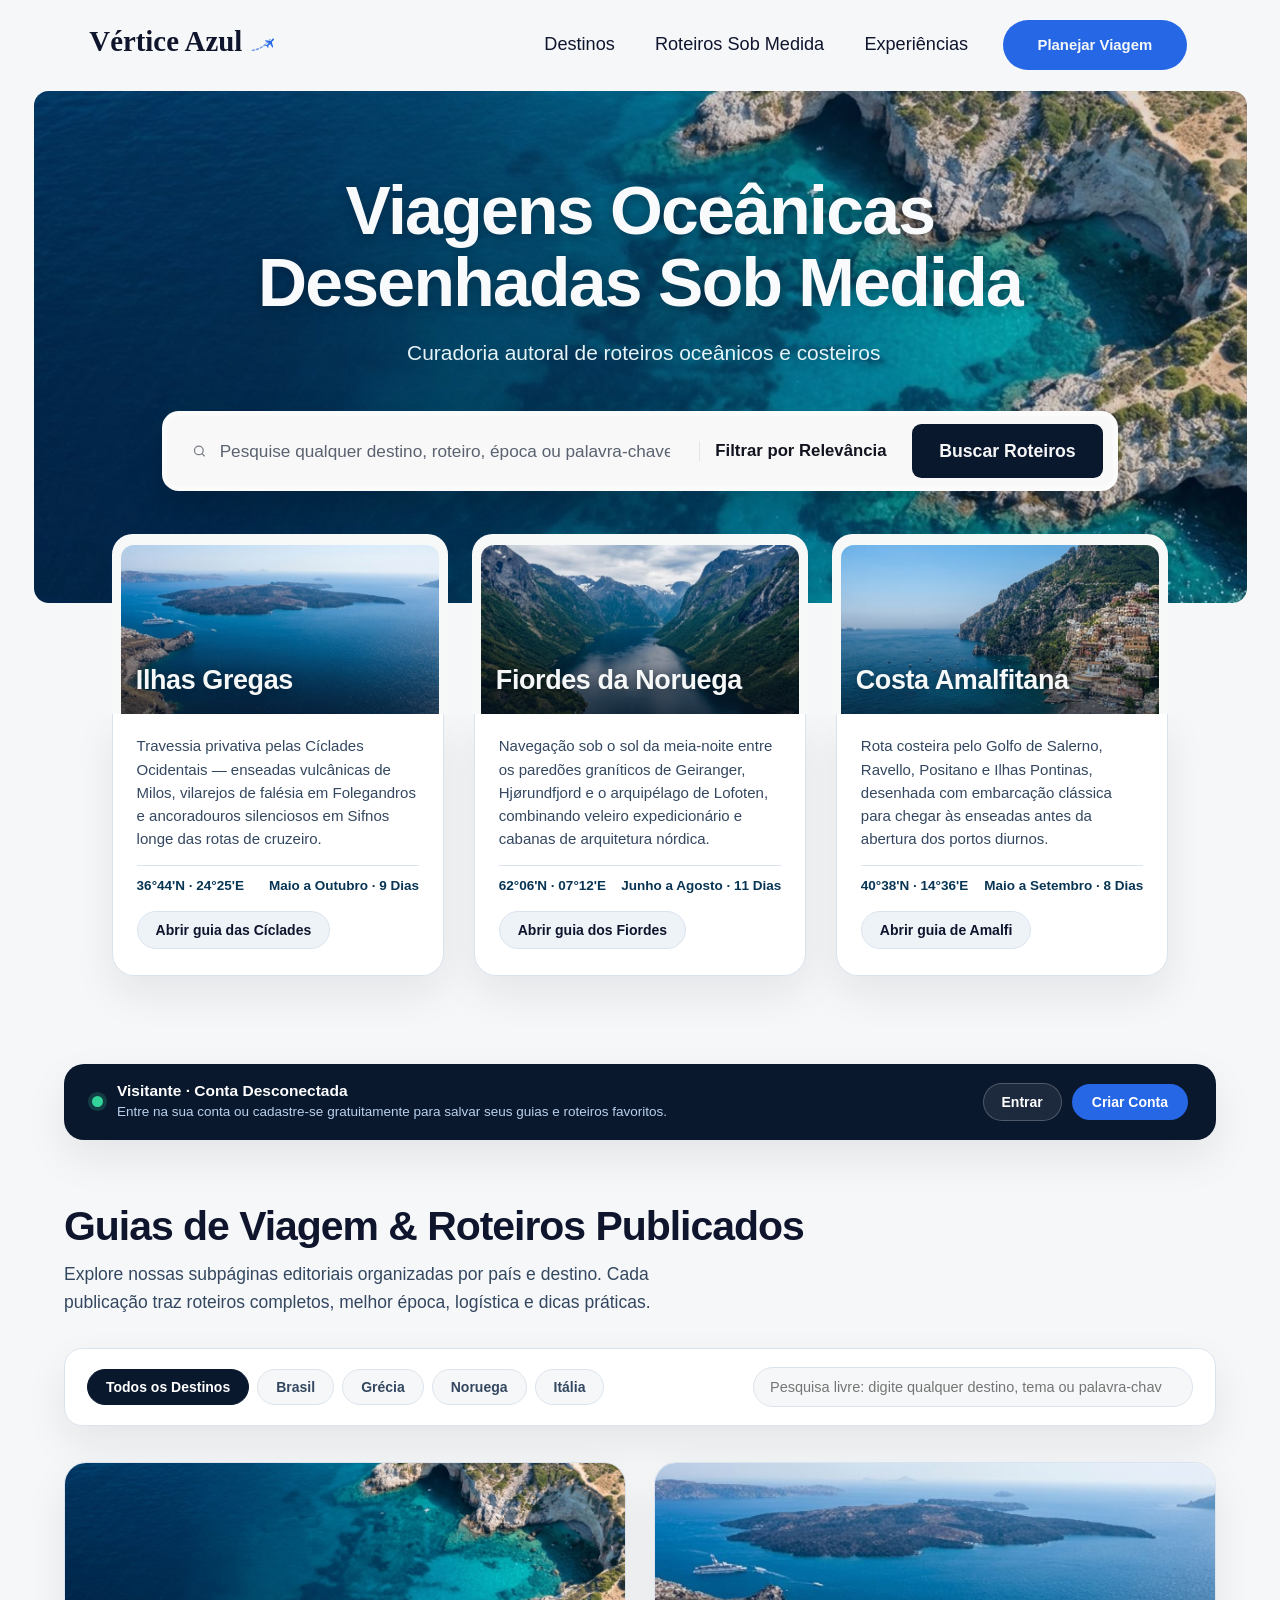
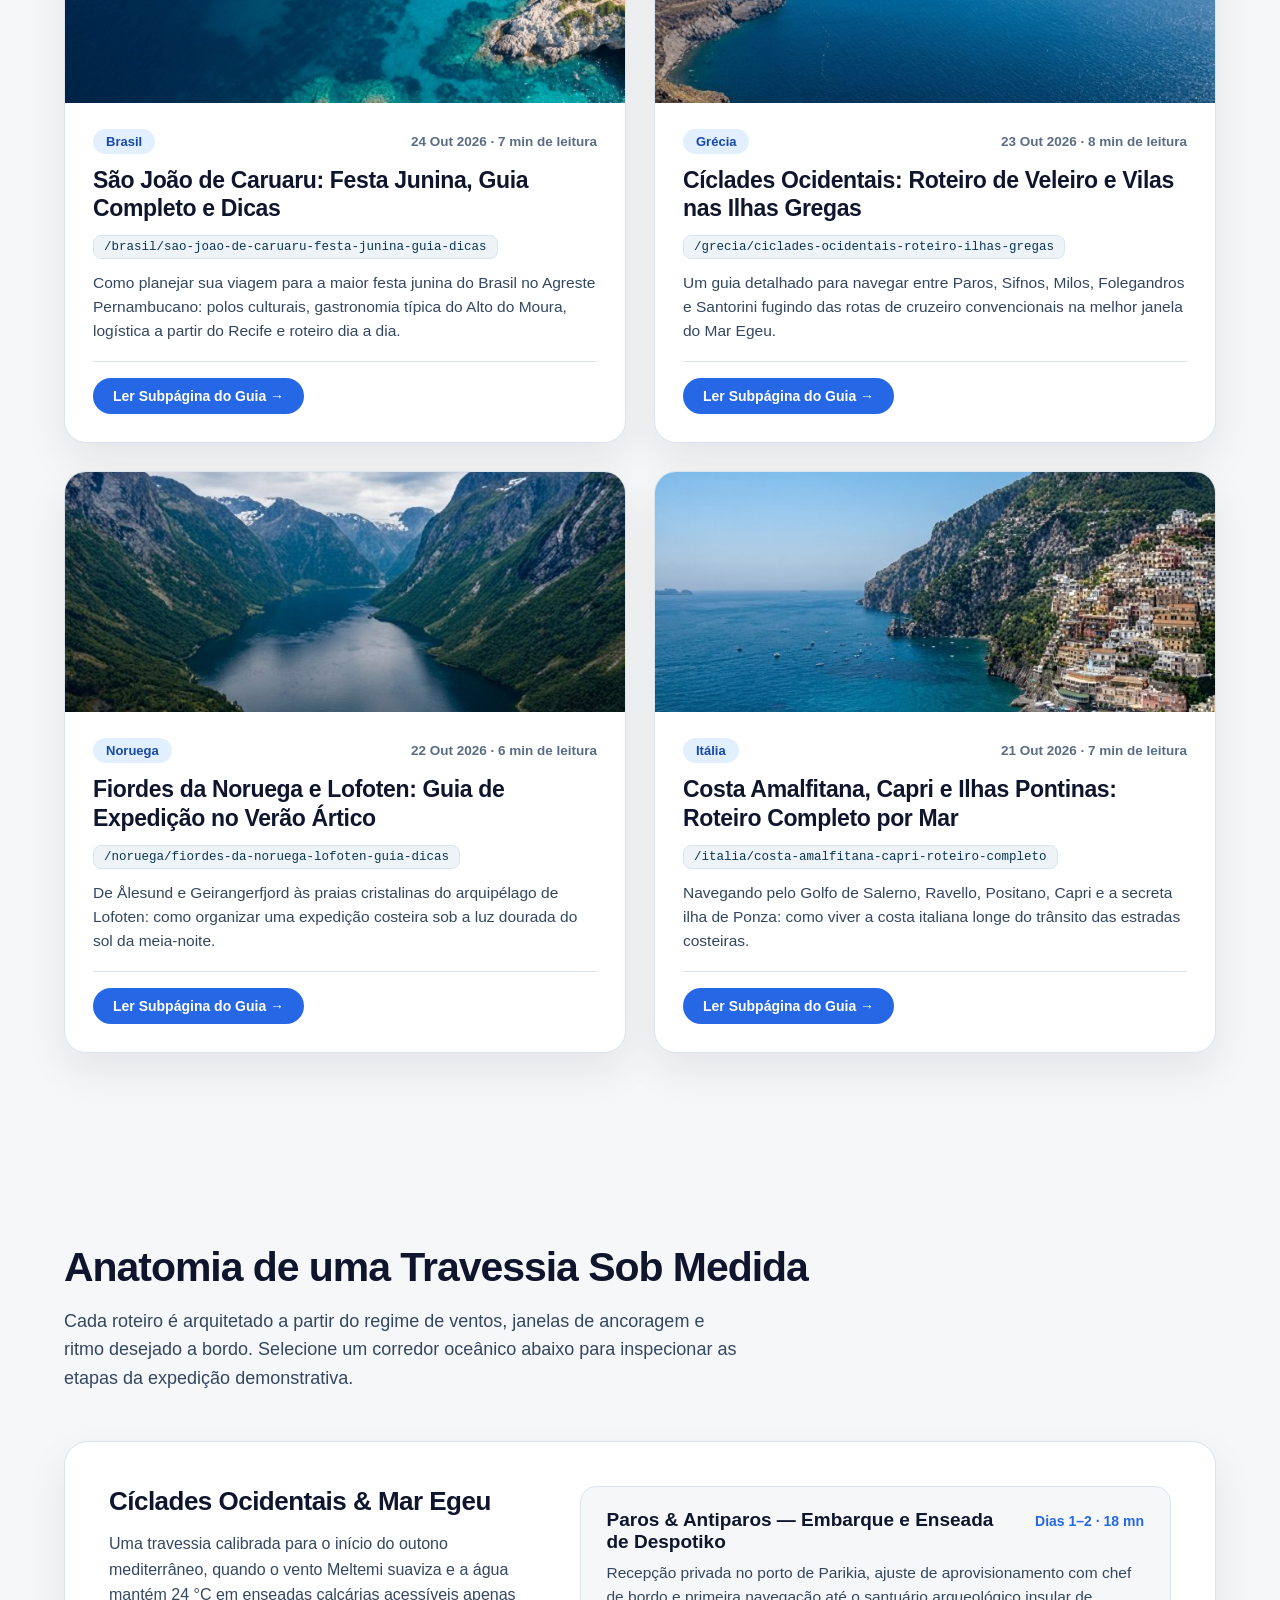
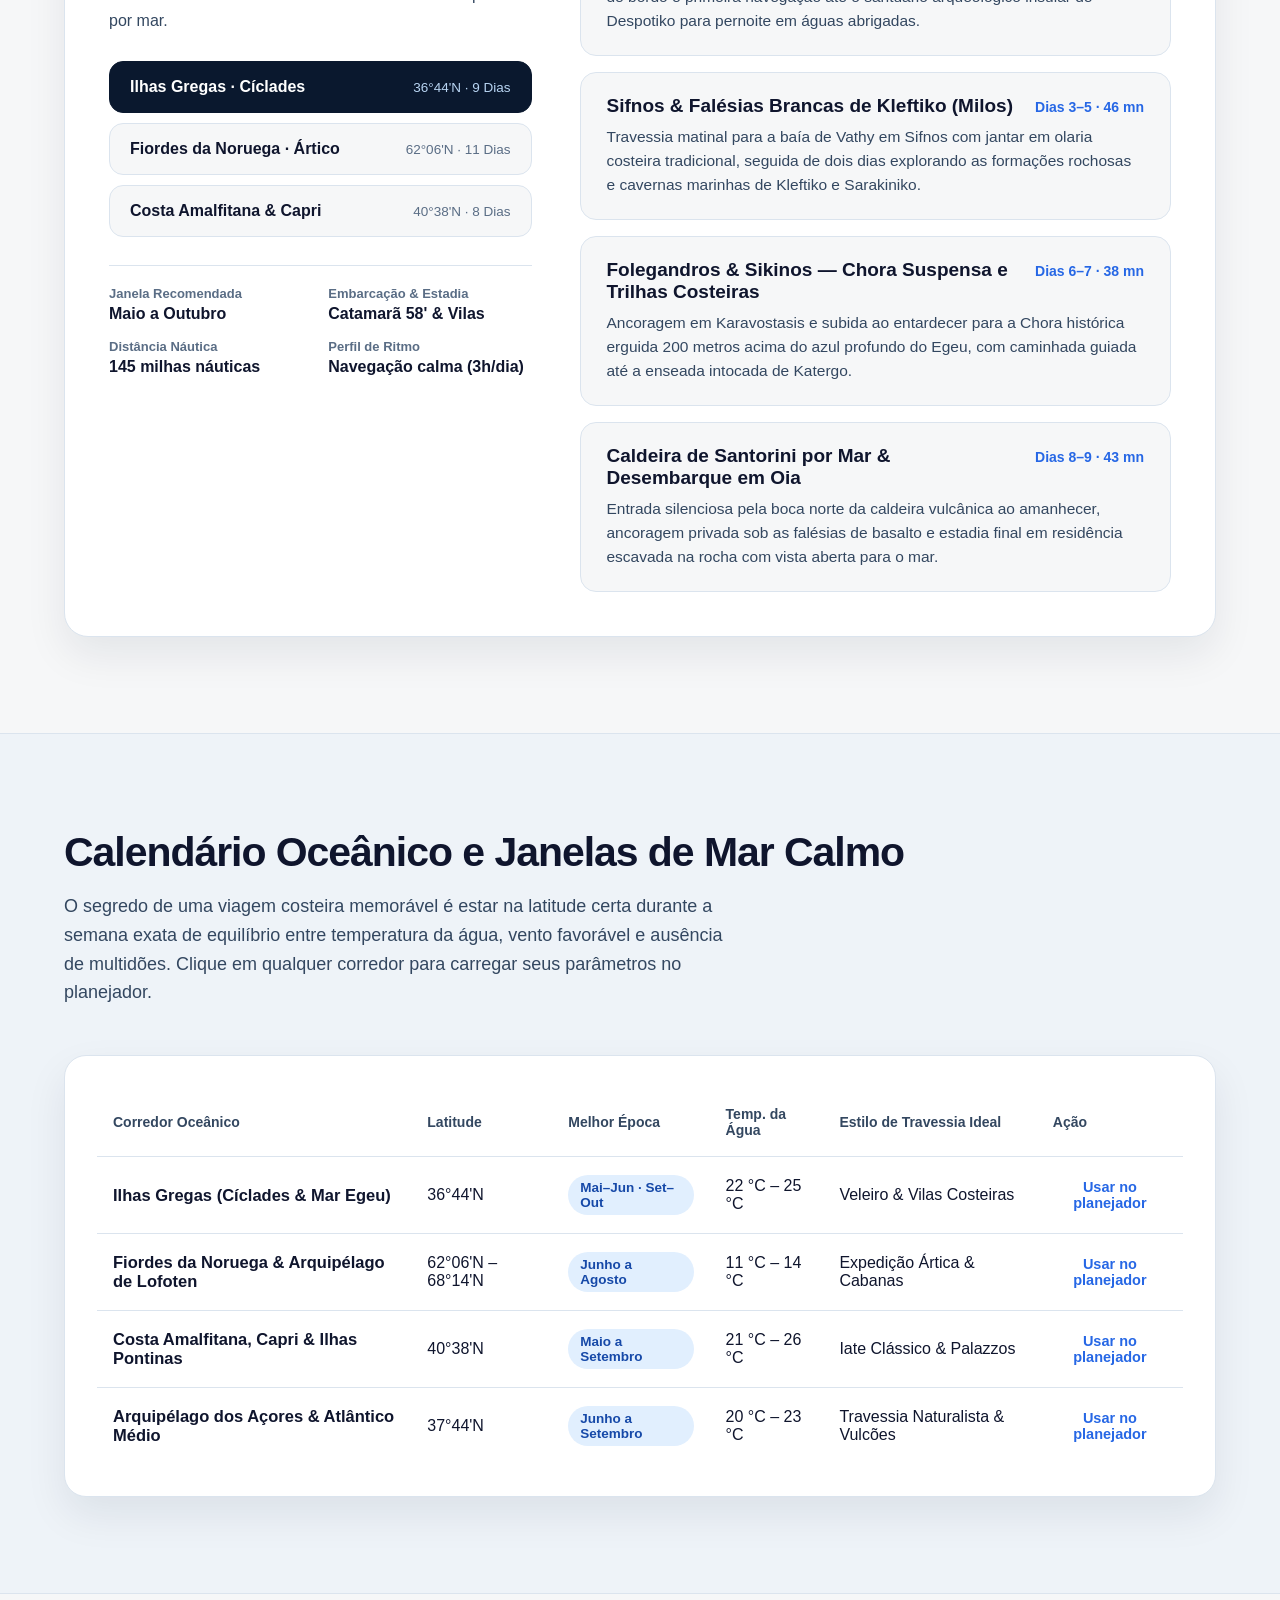
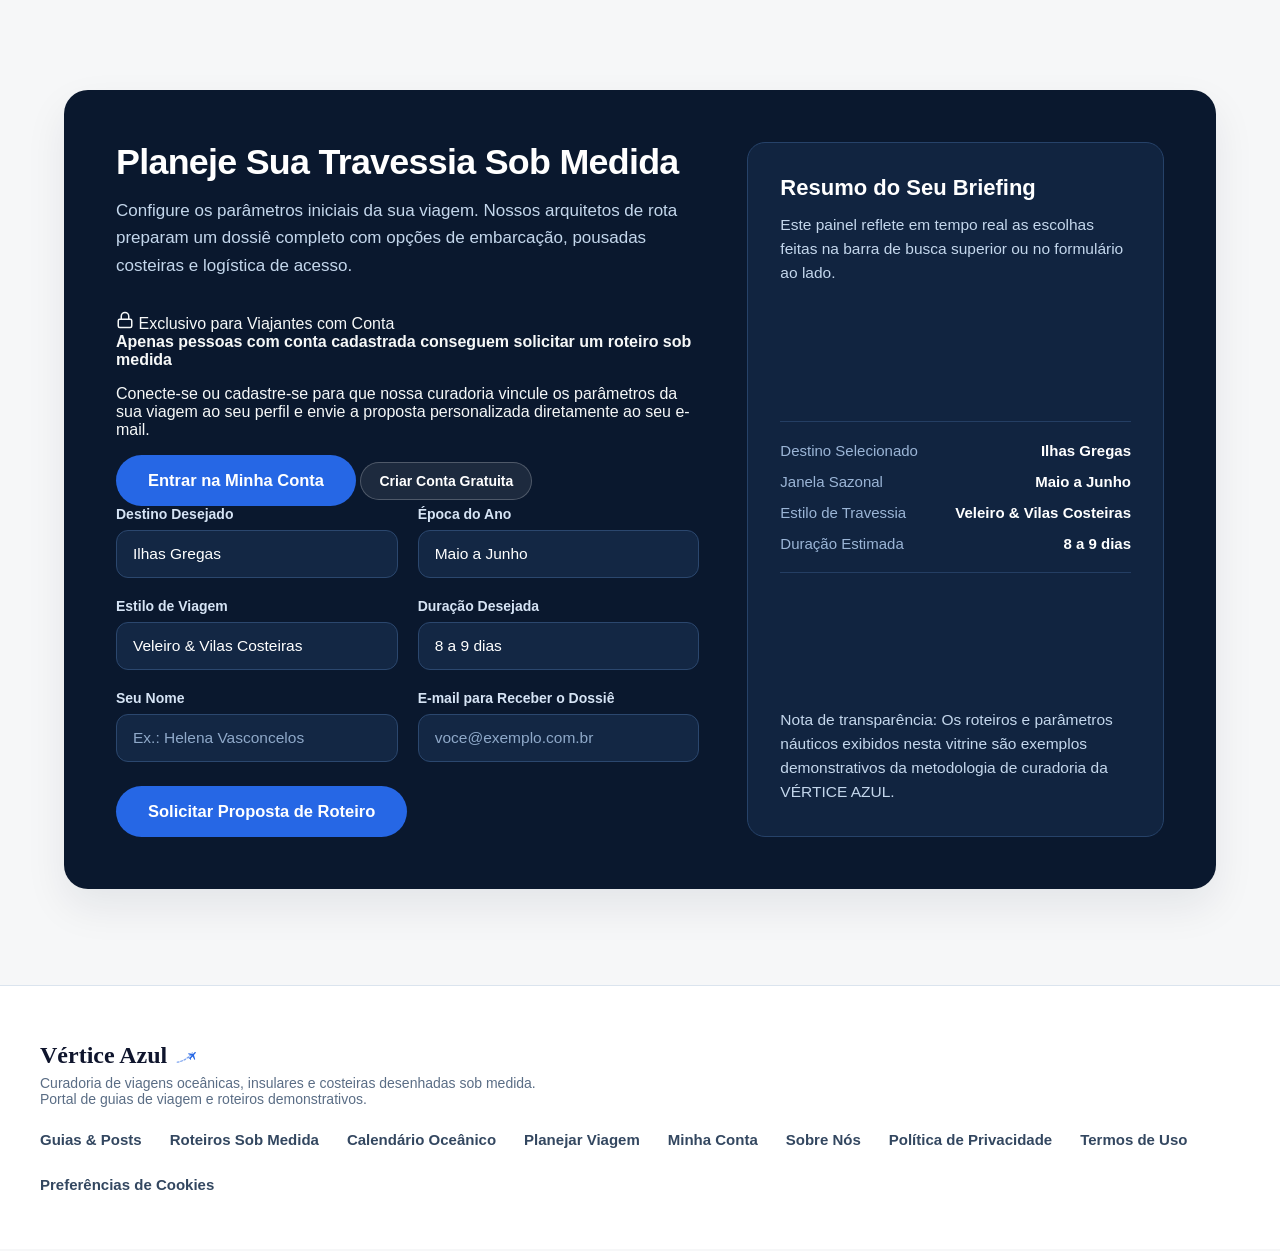
==== commit 2874a7da: "Update index.html" ====
--- a/index.html
+++ b/index.html
@@ -27,6 +27,23 @@
       v.defaultMuted = true;
       v.playsInline = true;
       v.loop = true;
+      v.disablePictureInPicture = true;
+      v.disableRemotePlayback = true;
+      v.removeAttribute('controls');
+      v.setAttribute('controlslist', 'nodownload nofullscreen noremoteplayback nopictureinpicture');
+      v.setAttribute('disablepictureinpicture', 'true');
+      v.setAttribute('disableremoteplayback', 'true');
+      v.addEventListener('contextmenu', function (e) {
+        e.preventDefault();
+        return false;
+      }, true);
+      if (container) {
+        container.style.pointerEvents = 'none';
+        container.addEventListener('contextmenu', function (e) {
+          e.preventDefault();
+          return false;
+        }, true);
+      }
       if (window.__HERO_VIDEO_B64 && !v.dataset.blobLoaded) {
         try {
           var bin = atob(window.__HERO_VIDEO_B64);
@@ -87,7 +104,7 @@
     <figure class="r-hero-ocean-photo" data-region="hero-ocean-photo">
       <!-- Start EasyHtml5Video.com BODY section -->
       <div class="easyhtml5video hero-video-container">
-        <video id="hero-ocean-video" class="hero-ocean-video" autoplay="autoplay" muted="muted" playsinline="playsinline" preload="auto" poster="eh5v.files/html5video/14273213_1080_1920_60fps.jpg" title="14273213_1080_1920_60fps-converted" loop="loop">
+        <video id="hero-ocean-video" class="hero-ocean-video" autoplay="autoplay" muted="muted" playsinline="playsinline" preload="auto" loop="loop" disablepictureinpicture="true" disableremoteplayback="true" controlslist="nodownload nofullscreen noremoteplayback nopictureinpicture" oncontextmenu="return false;" tabindex="-1" aria-hidden="true" poster="eh5v.files/html5video/14273213_1080_1920_60fps.jpg">
           <source src="eh5v.files/html5video/14273213_1080_1920_60fps.mp4" type="video/mp4" />
           <source src="eh5v.files/html5video/14273213_1080_1920_60fps.m4v" type="video/mp4" />
           <source src="eh5v.files/html5video/14273213_1080_1920_60fps.webm" type="video/webm" />
@@ -391,6 +408,7 @@
           </div>
           <div class="admin-tabs-nav" role="tablist">
             <button type="button" class="admin-tab-btn is-active" data-admin-tab="editor">Editor de Postagens</button>
+            <button type="button" class="admin-tab-btn" data-admin-tab="requests">Roteiros Solicitados <span class="admin-tab-counter" id="admin-req-tab-counter" hidden>0</span></button>
             <button type="button" class="admin-tab-btn" data-admin-tab="accounts">Contas Registradas</button>
             <button type="button" class="admin-tab-btn" data-admin-tab="cloud">Banco em Nuvem (Firebase / Supabase)</button>
           </div>
@@ -523,7 +541,40 @@
           </div>
         </div>
 
-        <!-- TAB 2: ACCOUNTS MANAGEMENT -->
+        <!-- TAB 2: REQUESTED ITINERARIES -->
+        <div class="admin-tab-pane" id="admin-tab-requests" hidden>
+          <div class="admin-tab-title-row">
+            <div>
+              <h3>Roteiros Solicitados pelos Viajantes</h3>
+              <p class="admin-subtext">Briefings e solicitações de travessias sob medida enviados pelos viajantes cadastrados através do formulário de planejamento.</p>
+            </div>
+            <div class="admin-requests-summary-pills">
+              <span class="req-stat-pill" id="stat-req-total">Total: <strong>0</strong></span>
+              <span class="req-stat-pill pill-amber" id="stat-req-pending">Pendentes: <strong>0</strong></span>
+              <span class="req-stat-pill pill-blue" id="stat-req-analyzing">Em Análise: <strong>0</strong></span>
+              <span class="req-stat-pill pill-emerald" id="stat-req-done">Atendidos: <strong>0</strong></span>
+            </div>
+          </div>
+
+          <div class="admin-posts-table-wrap">
+            <table class="seasonal-table admin-table admin-requests-table">
+              <thead>
+                <tr>
+                  <th scope="col">Data / Hora</th>
+                  <th scope="col">Viajante</th>
+                  <th scope="col">Destino Solicitado</th>
+                  <th scope="col">Época &amp; Duração</th>
+                  <th scope="col">Estilo de Viagem</th>
+                  <th scope="col">Status</th>
+                  <th scope="col">Ações</th>
+                </tr>
+              </thead>
+              <tbody id="admin-requests-tbody"></tbody>
+            </table>
+          </div>
+        </div>
+
+        <!-- TAB 3: ACCOUNTS MANAGEMENT -->
         <div class="admin-tab-pane" id="admin-tab-accounts" hidden>
           <h3>Contas de Usuários e Administradores</h3>
           <p class="admin-subtext">Gerencie os usuários cadastrados. Você pode conceder ou remover permissão de Administrador para qualquer conta registrada.</p>
@@ -637,7 +688,23 @@
 );
 alter table public.comments enable row level security;
 drop policy if exists "Acesso comentarios" on public.comments;
-create policy "Acesso comentarios" on public.comments for all using (true) with check (true);</code></pre>
+create policy "Acesso comentarios" on public.comments for all using (true) with check (true);
+
+create table if not exists public.route_requests (
+  id text primary key,
+  traveler_id text,
+  traveler_name text not null,
+  traveler_email text not null,
+  destino text not null,
+  epoca text,
+  estilo text,
+  duracao text,
+  status text default 'Pendente',
+  created_at timestamptz default now()
+);
+alter table public.route_requests enable row level security;
+drop policy if exists "Acesso roteiros solicitados" on public.route_requests;
+create policy "Acesso roteiros solicitados" on public.route_requests for all using (true) with check (true);</code></pre>
           </div>
         </div>
       </div>
@@ -792,6 +859,33 @@
           <h2 id="heading-planejar">Planeje Sua Travessia Sob Medida</h2>
           <p>Configure os parâmetros iniciais da sua viagem. Nossos arquitetos de rota preparam um dossiê completo com opções de embarcação, pousadas costeiras e logística de acesso.</p>
 
+          <!-- Gate when visitor is not logged in -->
+          <div class="planner-auth-gate" id="planner-auth-gate">
+            <div class="planner-auth-gate-badge">
+              <svg width="18" height="18" viewBox="0 0 24 24" fill="none" stroke="currentColor" stroke-width="2" stroke-linecap="round" stroke-linejoin="round" aria-hidden="true"><rect x="3" y="11" width="18" height="11" rx="2" ry="2"></rect><path d="M7 11V7a5 5 0 0 1 10 0v4"></path></svg>
+              <span>Exclusivo para Viajantes com Conta</span>
+            </div>
+            <div class="planner-auth-gate-content">
+              <strong>Apenas pessoas com conta cadastrada conseguem solicitar um roteiro sob medida</strong>
+              <p>Conecte-se ou cadastre-se para que nossa curadoria vincule os parâmetros da sua viagem ao seu perfil e envie a proposta personalizada diretamente ao seu e-mail.</p>
+              <div class="planner-auth-gate-buttons">
+                <button type="button" class="btn-primary-blue btn-gate-action" id="btn-planner-login">Entrar na Minha Conta</button>
+                <button type="button" class="btn-account-outline btn-gate-action" id="btn-planner-register">Criar Conta Gratuita</button>
+              </div>
+            </div>
+          </div>
+
+          <!-- Logged-in traveler banner -->
+          <div class="planner-logged-banner" id="planner-logged-banner" hidden>
+            <div class="planner-logged-avatar" id="planner-logged-avatar">VA</div>
+            <div class="planner-logged-details">
+              <span>Viajante Autenticado</span>
+              <strong id="planner-logged-name">Viajante</strong>
+              <small id="planner-logged-email">viajante@exemplo.com</small>
+            </div>
+            <span class="planner-verified-tag">✓ Habilitado a Solicitar</span>
+          </div>
+
           <form id="bespoke-planner-form" novalidate>
             <div class="planner-grid">
               <div class="form-field">
--- a/styles.css
+++ b/styles.css
@@ -293,6 +293,9 @@
   max-width: none !important;
   margin: 0;
   overflow: hidden;
+  pointer-events: none !important;
+  user-select: none !important;
+  -webkit-user-select: none !important;
 }
 
 .r-hero-ocean-photo .easyhtml5video .eh5v_script {
@@ -300,7 +303,40 @@
 }
 
 .r-hero-ocean-photo video,
-.r-hero-ocean-photo .hero-ocean-video,
+.r-hero-ocean-photo .hero-ocean-video {
+  width: 100%;
+  height: 100%;
+  object-fit: cover;
+  object-position: center;
+  display: block;
+  pointer-events: none !important;
+  user-select: none !important;
+  -webkit-user-select: none !important;
+  -webkit-touch-callout: none !important;
+  transition: transform 650ms var(--ease-out-expo);
+}
+
+/* Strips out browser native media controls, hover toolbars, and PiP overlays */
+.r-hero-ocean-photo video::-webkit-media-controls,
+.r-hero-ocean-photo video::-webkit-media-controls-enclosure,
+.r-hero-ocean-photo video::-webkit-media-controls-panel,
+.r-hero-ocean-photo video::-webkit-media-controls-play-button,
+.r-hero-ocean-photo video::-webkit-media-controls-start-playback-button,
+.r-hero-ocean-photo video::-webkit-media-controls-picture-in-picture-button,
+.r-hero-ocean-photo video::-webkit-media-controls-fullscreen-button,
+.r-hero-ocean-photo video::-webkit-media-controls-timeline,
+.r-hero-ocean-photo video::-webkit-media-controls-current-time-display,
+.r-hero-ocean-photo video::-webkit-media-controls-time-remaining-display,
+.r-hero-ocean-photo video::-webkit-media-controls-mute-button,
+.r-hero-ocean-photo video::-webkit-media-controls-toggle-closed-captions-button,
+.r-hero-ocean-photo video::-webkit-media-controls-volume-slider {
+  display: none !important;
+  opacity: 0 !important;
+  pointer-events: none !important;
+  visibility: hidden !important;
+  -webkit-appearance: none !important;
+}
+
 .r-hero-ocean-photo img,
 .r-card-1-photo img,
 .r-card-2-photo img,
@@ -3326,6 +3362,7 @@
   .r-hero-ocean-photo .hero-video-container {
     position: absolute;
     inset: 0;
+    pointer-events: none !important;
   }
 
   .r-hero-ocean-photo video,
@@ -3333,6 +3370,7 @@
   .r-hero-ocean-photo > img {
     position: absolute;
     inset: 0;
+    pointer-events: none !important;
   }
 
   /* Hero Headline & Subheadline */
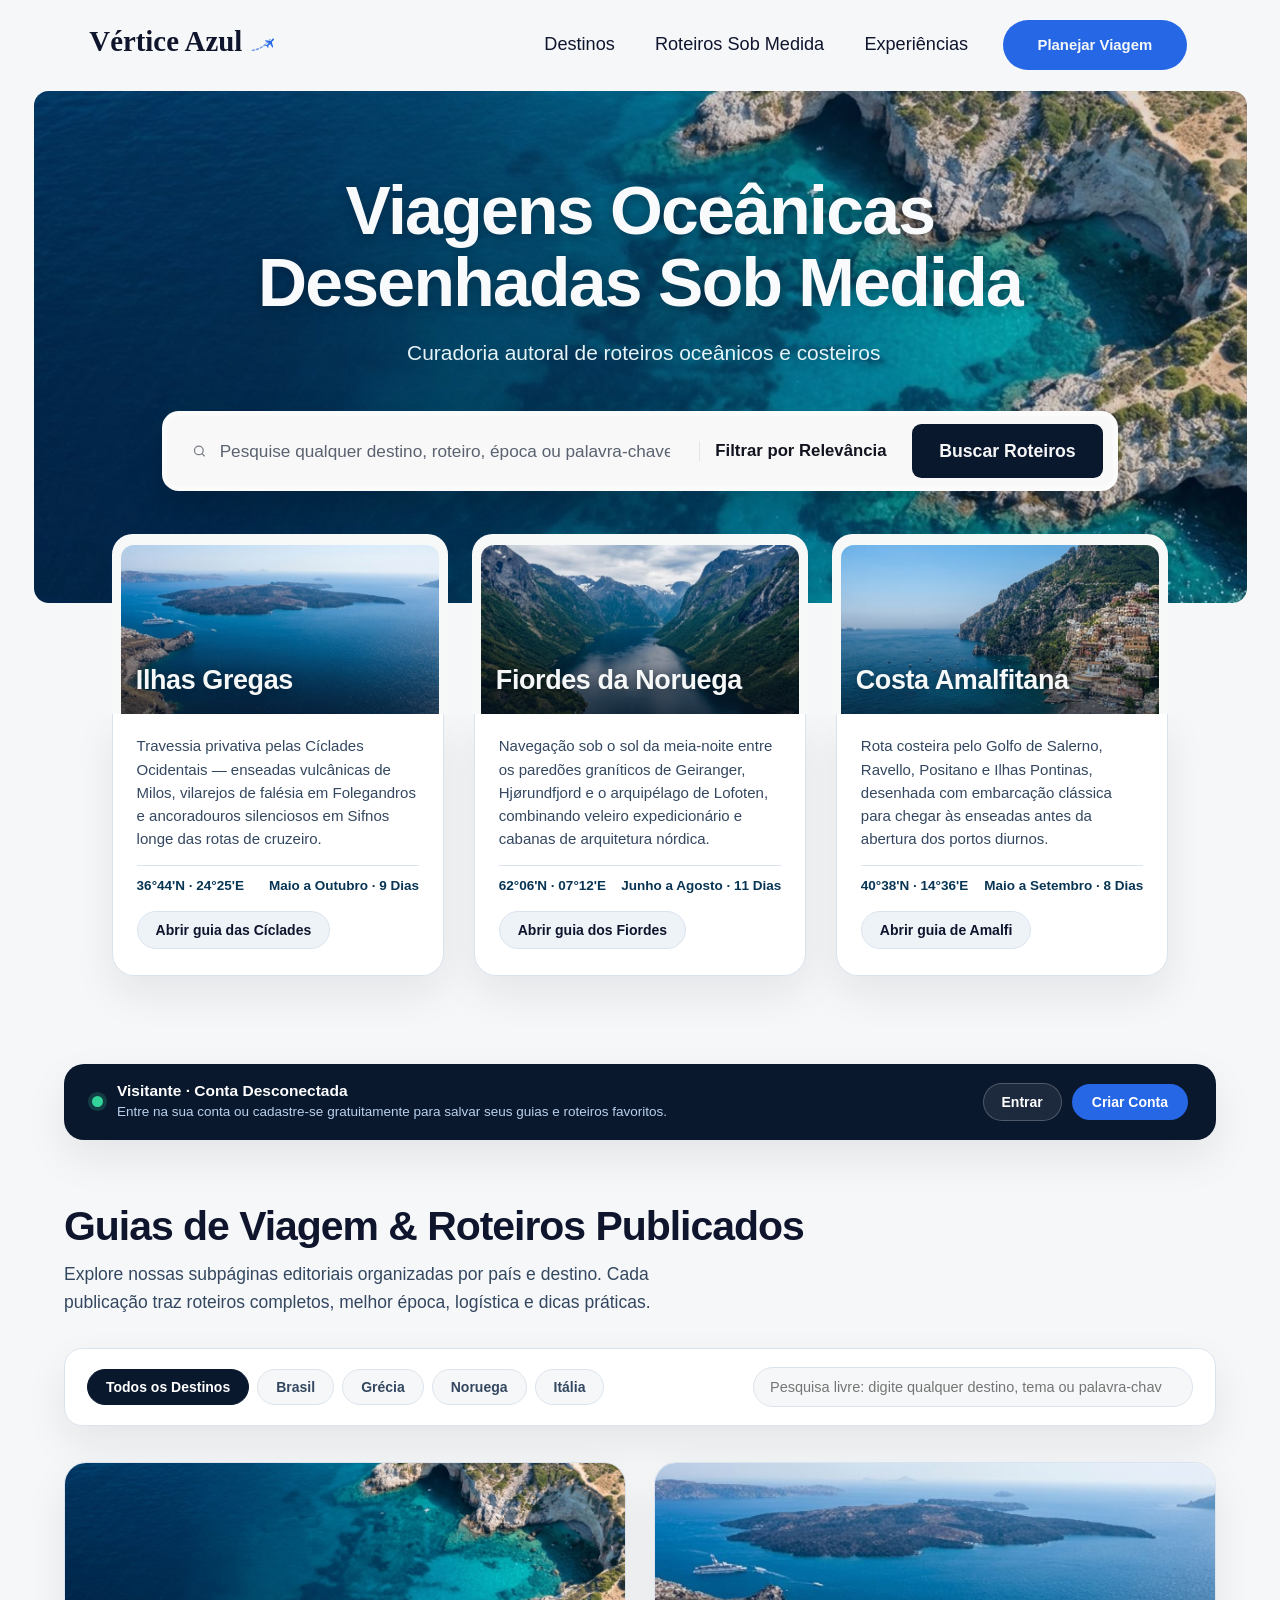
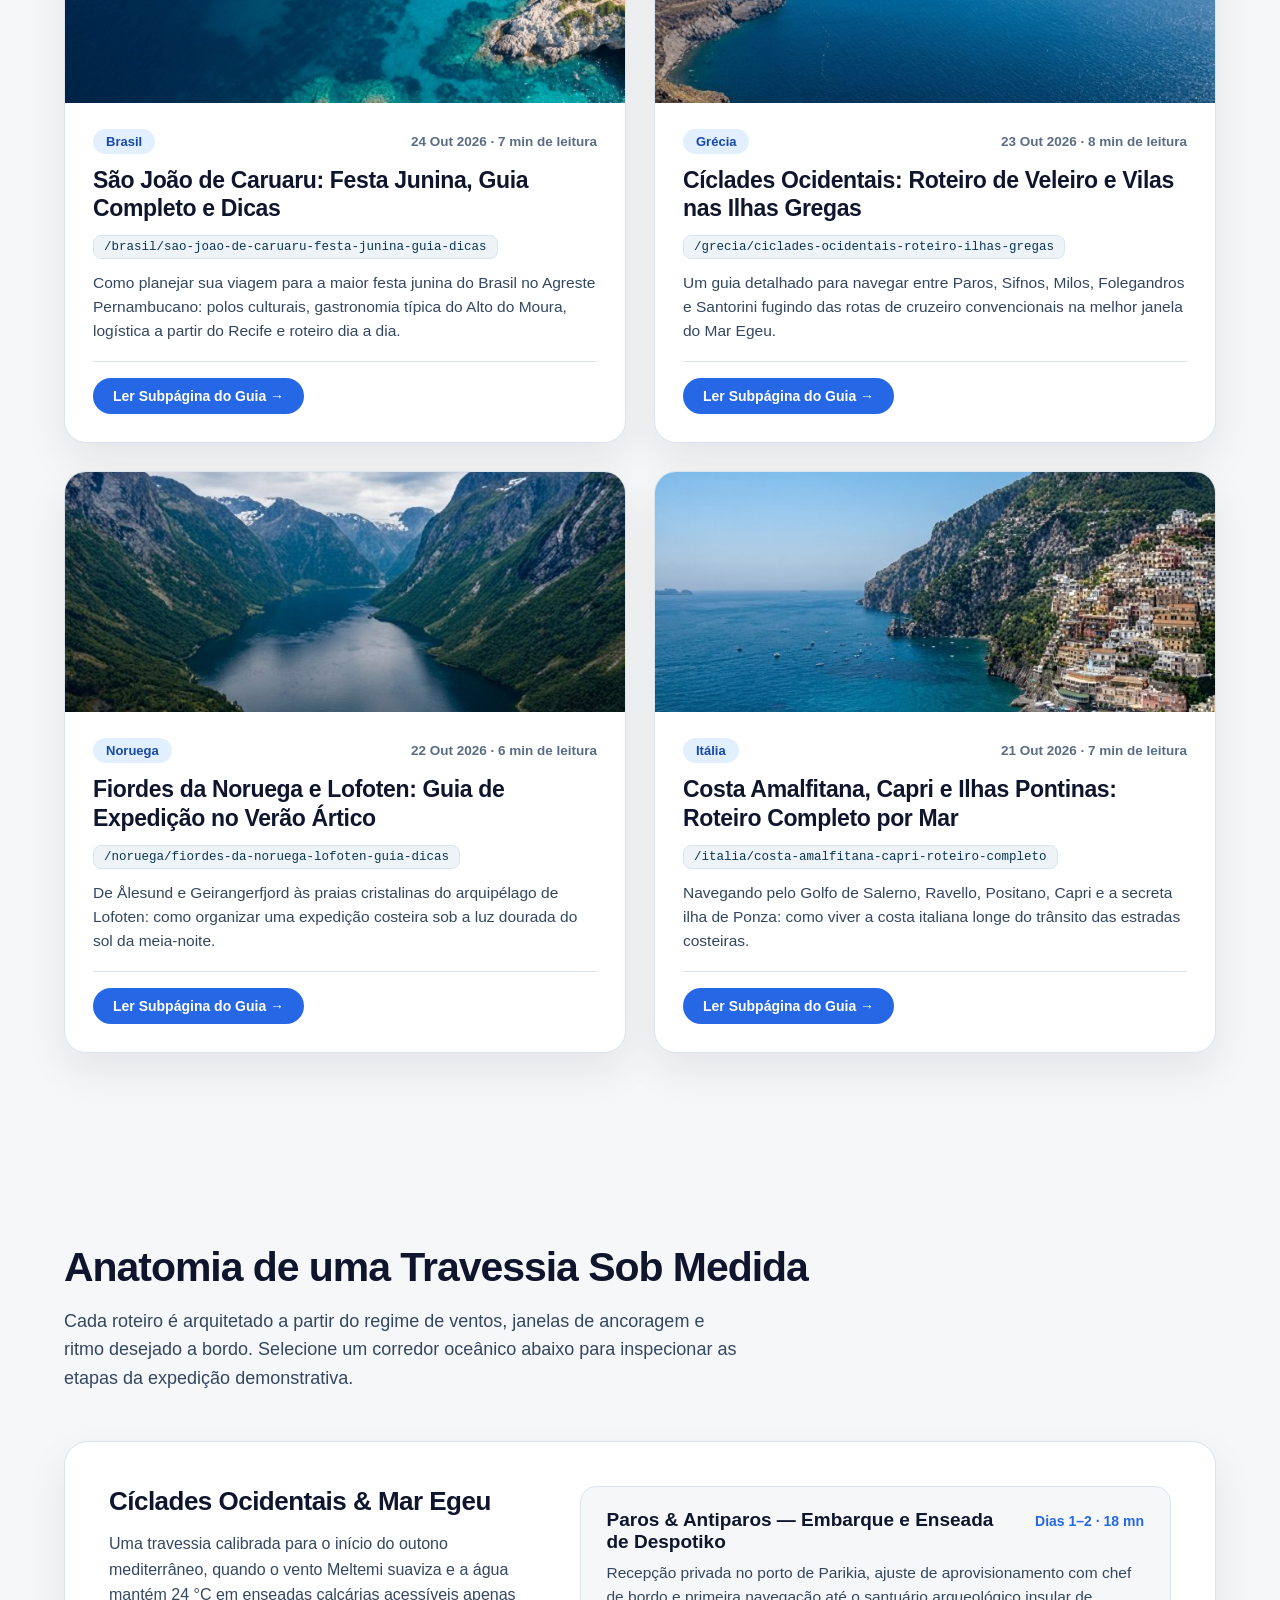
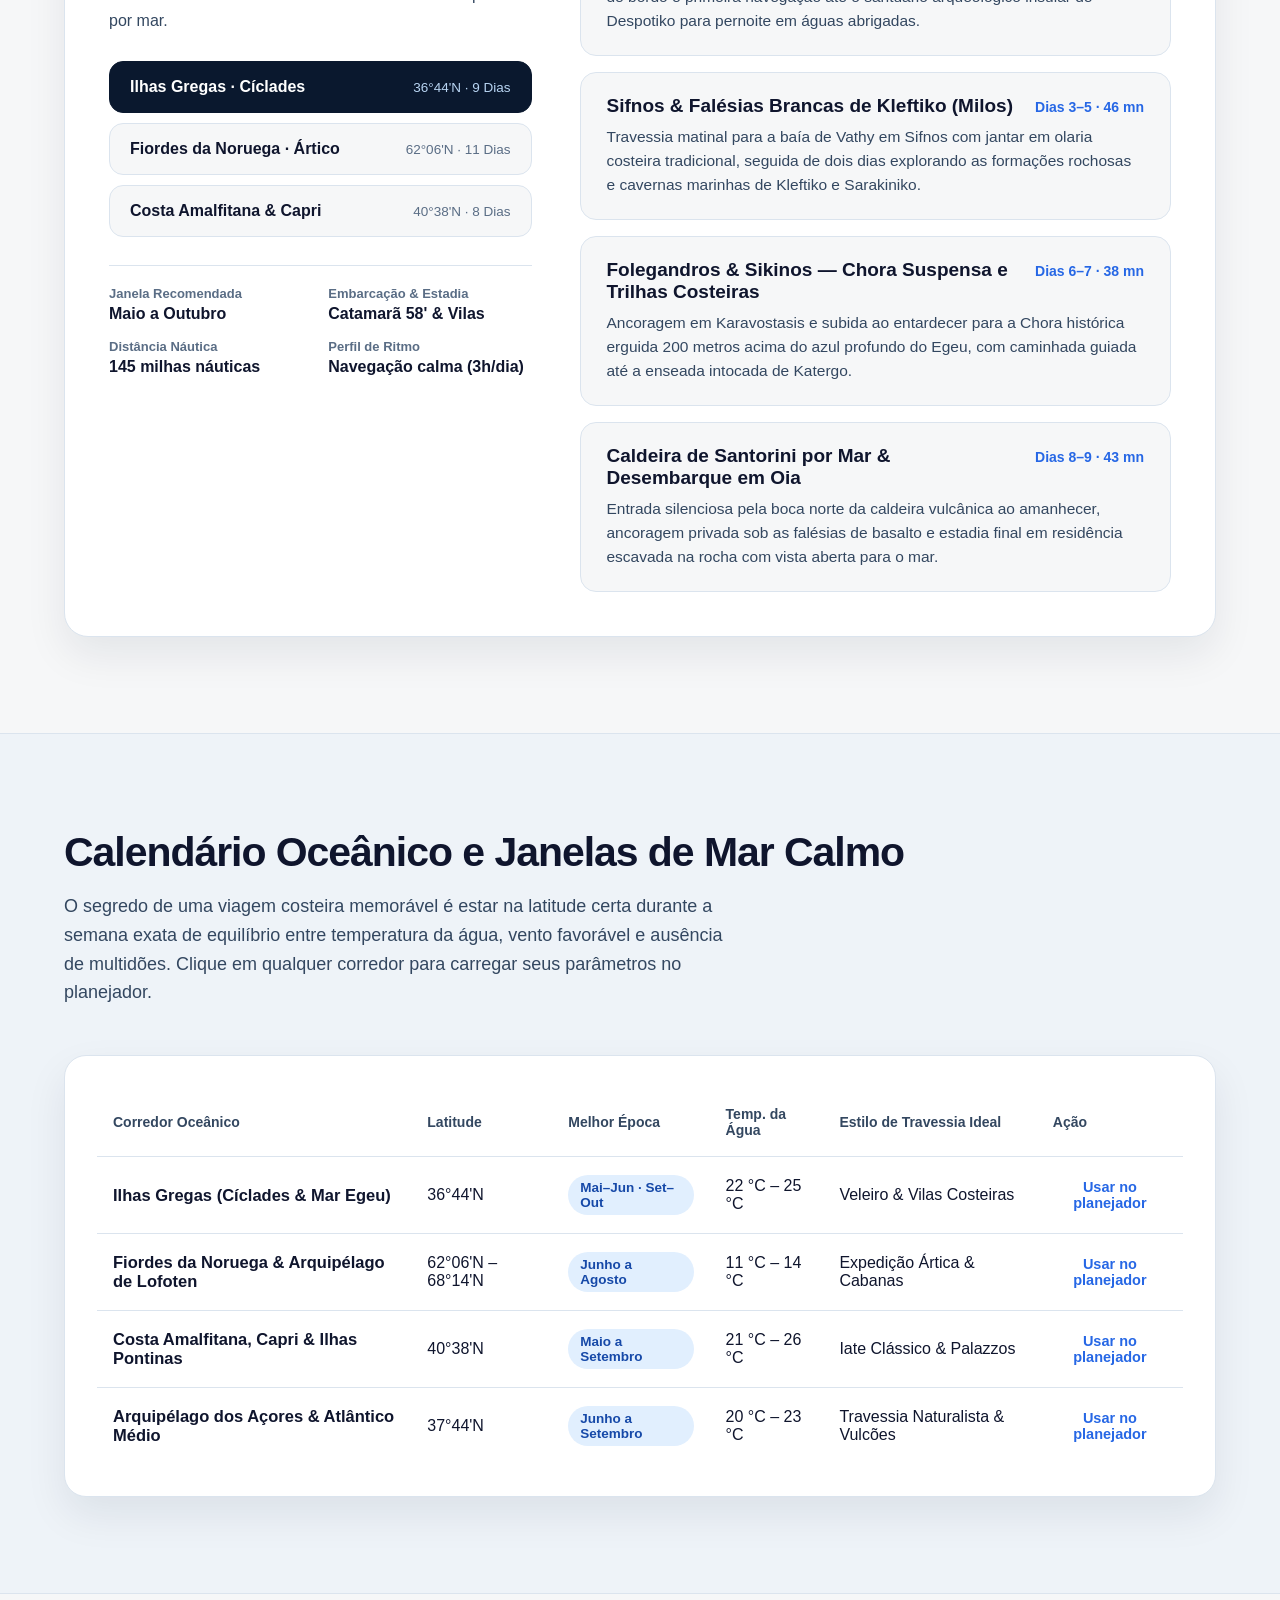
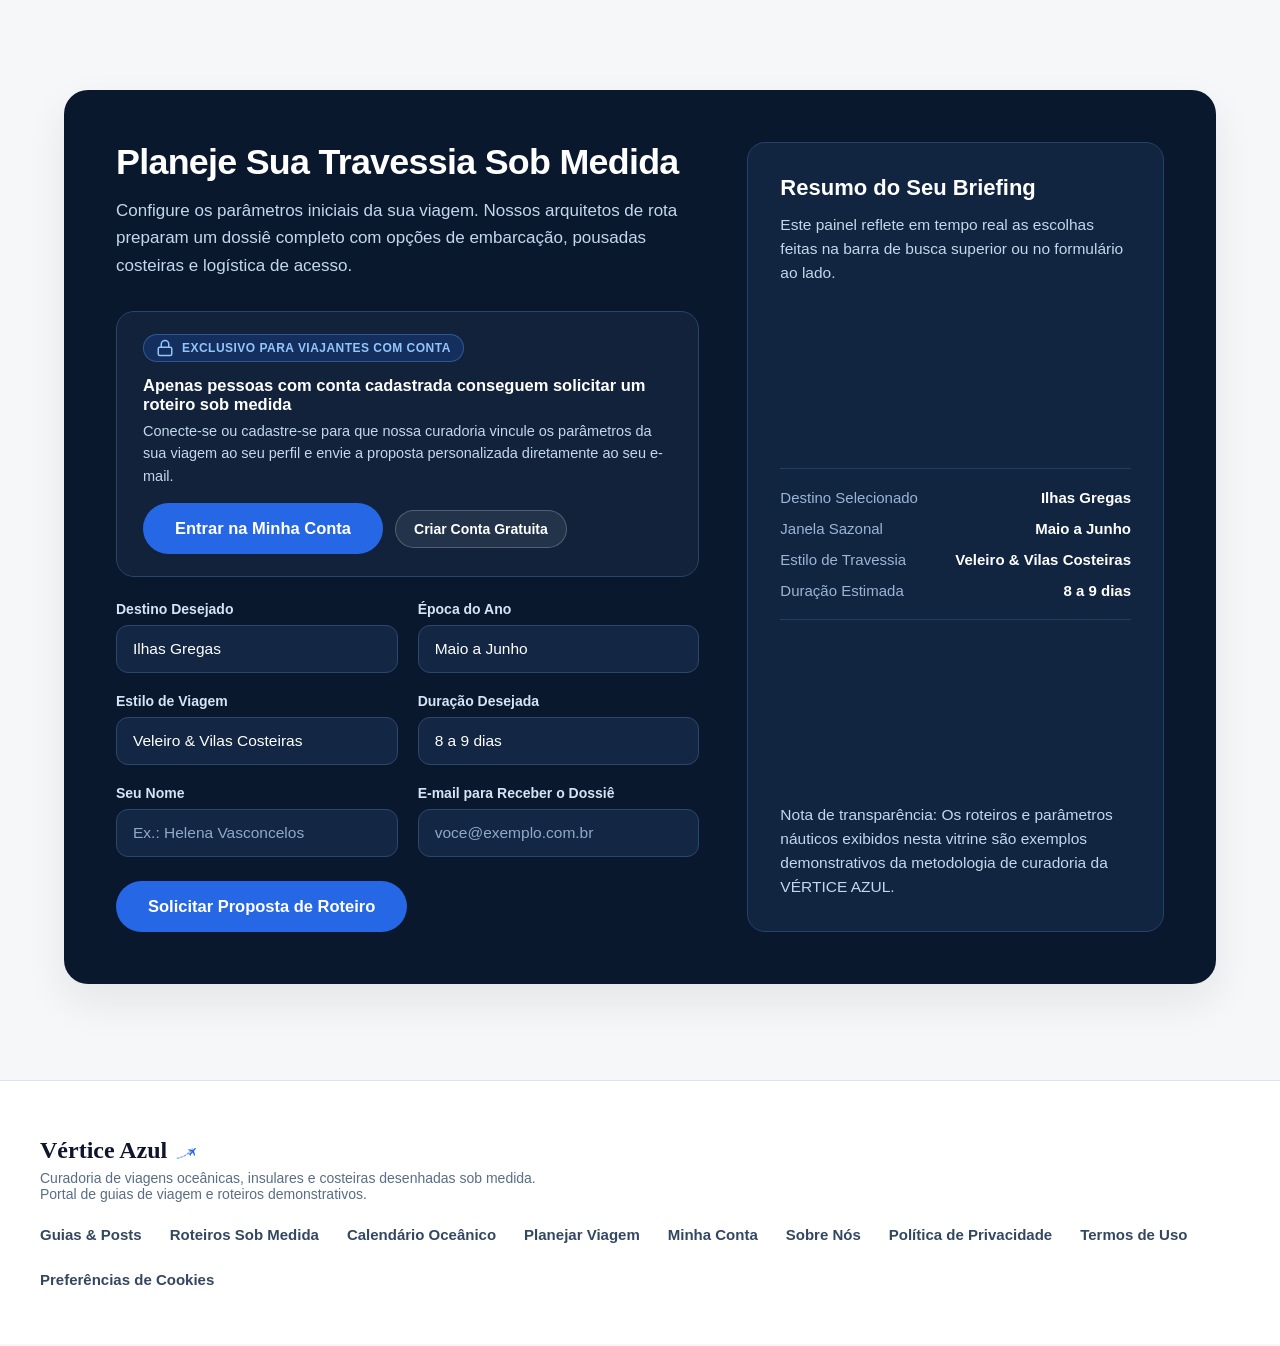
==== commit e6246ca4: "Update index.html" ====
--- a/index.html
+++ b/index.html
@@ -104,13 +104,11 @@
     <figure class="r-hero-ocean-photo" data-region="hero-ocean-photo">
       <!-- Start EasyHtml5Video.com BODY section -->
       <div class="easyhtml5video hero-video-container">
-        <video id="hero-ocean-video" class="hero-ocean-video" autoplay="autoplay" muted="muted" playsinline="playsinline" preload="auto" loop="loop" disablepictureinpicture="true" disableremoteplayback="true" controlslist="nodownload nofullscreen noremoteplayback nopictureinpicture" oncontextmenu="return false;" tabindex="-1" aria-hidden="true" poster="eh5v.files/html5video/14273213_1080_1920_60fps.jpg">
+        <video id="hero-ocean-video" class="hero-ocean-video" autoplay="autoplay" muted="muted" playsinline="playsinline" preload="auto" loop="loop" disablepictureinpicture="true" disableremoteplayback="true" controlslist="nodownload nofullscreen noremoteplayback nopictureinpicture" oncontextmenu="return false;" tabindex="-1" aria-hidden="true" poster="eh5v.files/html5video/14273213_1080_1920_60fps.jpg" src="eh5v.files/html5video/14273213_1080_1920_60fps.mp4">
           <source src="eh5v.files/html5video/14273213_1080_1920_60fps.mp4" type="video/mp4" />
-          <source src="eh5v.files/html5video/14273213_1080_1920_60fps.m4v" type="video/mp4" />
-          <source src="eh5v.files/html5video/14273213_1080_1920_60fps.webm" type="video/webm" />
-          <source src="https://videos.pexels.com/video-files/33575048/14273213_1080_1920_60fps.mp4" type="video/mp4" />
           <img alt="14273213_1080_1920_60fps-converted" src="eh5v.files/html5video/14273213_1080_1920_60fps.jpg" width="100%" title="Video playback is not supported by your browser" />
         </video>
+        <div class="hero-video-shield" aria-hidden="true" oncontextmenu="return false;"></div>
         <div class="eh5v_script"><a href="http://easyhtml5video.com">mp4 video converter</a> by EasyHtml5Video.com v4.0</div>
       </div>
       <!-- End EasyHtml5Video.com BODY section -->
@@ -945,7 +943,7 @@
             </div>
 
             <div class="planner-submit-row">
-              <button type="submit" class="btn-primary-blue">Solicitar Proposta de Roteiro</button>
+              <button type="submit" class="btn-primary-blue" id="btn-submit-planner">Solicitar Proposta de Roteiro</button>
               <span class="form-status-msg" id="planner-status" role="status" aria-live="polite"></span>
             </div>
           </form>
--- a/styles.css
+++ b/styles.css
@@ -1225,6 +1225,138 @@
   color: #8fa9c9;
 }
 
+/* Planner Auth Gate & Logged Traveler Status */
+.planner-auth-gate {
+  background: #11223a;
+  border: 1px solid #27446b;
+  border-radius: 18px;
+  padding: 22px 26px;
+  margin-bottom: 24px;
+  display: flex;
+  flex-direction: column;
+  gap: 14px;
+}
+
+.planner-auth-gate[hidden] {
+  display: none !important;
+}
+
+.planner-auth-gate-badge {
+  display: inline-flex;
+  align-items: center;
+  gap: 8px;
+  font-size: 12px;
+  font-weight: 700;
+  text-transform: uppercase;
+  letter-spacing: 0.04em;
+  color: #93c5fd;
+  background: rgba(37, 99, 235, 0.2);
+  border: 1px solid rgba(96, 165, 250, 0.35);
+  border-radius: 999px;
+  padding: 4px 12px;
+  width: fit-content;
+}
+
+.planner-auth-gate-content strong {
+  display: block;
+  font-size: 16.5px;
+  color: #ffffff;
+  margin-bottom: 6px;
+}
+
+.planner-auth-gate-content p {
+  margin: 0 0 16px 0;
+  font-size: 14.5px;
+  line-height: 1.55;
+  color: #c4d7ec;
+}
+
+.planner-auth-gate-buttons {
+  display: flex;
+  align-items: center;
+  gap: 12px;
+  flex-wrap: wrap;
+}
+
+.btn-gate-action {
+  padding: 10px 20px;
+  font-size: 14px;
+}
+
+.planner-logged-banner {
+  background: #0f2b48;
+  border: 1px solid #1e4a7a;
+  border-radius: 16px;
+  padding: 16px 20px;
+  margin-bottom: 24px;
+  display: flex;
+  align-items: center;
+  gap: 14px;
+}
+
+.planner-logged-banner[hidden] {
+  display: none !important;
+}
+
+.planner-logged-avatar {
+  width: 44px;
+  height: 44px;
+  border-radius: 50%;
+  background: var(--accent-blue);
+  color: #ffffff;
+  display: flex;
+  align-items: center;
+  justify-content: center;
+  font-weight: 700;
+  font-size: 15px;
+  flex-shrink: 0;
+}
+
+.planner-logged-details {
+  display: flex;
+  flex-direction: column;
+  gap: 2px;
+  flex: 1 1 auto;
+  min-width: 0;
+}
+
+.planner-logged-details span {
+  font-size: 11.5px;
+  text-transform: uppercase;
+  letter-spacing: 0.05em;
+  color: #93c5fd;
+  font-weight: 700;
+}
+
+.planner-logged-details strong {
+  font-size: 15px;
+  color: #ffffff;
+  white-space: nowrap;
+  overflow: hidden;
+  text-overflow: ellipsis;
+}
+
+.planner-logged-details small {
+  font-size: 13px;
+  color: #b0c9e6;
+  white-space: nowrap;
+  overflow: hidden;
+  text-overflow: ellipsis;
+}
+
+.planner-verified-tag {
+  display: inline-flex;
+  align-items: center;
+  padding: 4px 12px;
+  border-radius: 999px;
+  background: rgba(16, 185, 129, 0.2);
+  border: 1px solid rgba(16, 185, 129, 0.4);
+  color: #6ee7b7;
+  font-size: 12.5px;
+  font-weight: 600;
+  white-space: nowrap;
+}
+
 .planner-submit-row {
   margin-top: 24px;
   display: flex;
@@ -2839,6 +2971,129 @@
   border-radius: 18px;
   padding: 16px 22px;
   overflow-x: auto;
+}
+
+/* Admin Requested Itineraries Tab */
+.admin-tab-counter {
+  display: inline-flex;
+  align-items: center;
+  justify-content: center;
+  min-width: 20px;
+  height: 20px;
+  padding: 0 6px;
+  margin-left: 6px;
+  border-radius: 999px;
+  background: #3b82f6;
+  color: #ffffff;
+  font-size: 11px;
+  font-weight: 700;
+}
+
+.admin-tab-counter[hidden] {
+  display: none !important;
+}
+
+.admin-tab-title-row {
+  display: flex;
+  align-items: flex-start;
+  justify-content: space-between;
+  gap: 20px;
+  flex-wrap: wrap;
+  margin-bottom: 20px;
+}
+
+.admin-requests-summary-pills {
+  display: flex;
+  align-items: center;
+  gap: 10px;
+  flex-wrap: wrap;
+}
+
+.req-stat-pill {
+  padding: 6px 14px;
+  border-radius: 999px;
+  background: #132744;
+  border: 1px solid #2b476e;
+  color: #c4d7ec;
+  font-size: 13px;
+}
+
+.req-stat-pill strong {
+  color: #ffffff;
+  font-weight: 700;
+}
+
+.req-stat-pill.pill-amber {
+  border-color: #f59e0b;
+  color: #fde68a;
+}
+
+.req-stat-pill.pill-blue {
+  border-color: #3b82f6;
+  color: #bfdbfe;
+}
+
+.req-stat-pill.pill-emerald {
+  border-color: #10b981;
+  color: #a7f3d0;
+}
+
+.admin-requests-table th,
+.admin-requests-table td {
+  vertical-align: middle;
+}
+
+.req-status-pill {
+  display: inline-block;
+  padding: 4px 10px;
+  border-radius: 999px;
+  font-size: 12.5px;
+  font-weight: 700;
+  letter-spacing: 0.02em;
+  white-space: nowrap;
+}
+
+.req-status-pill.is-pending {
+  background: #fef3c7;
+  color: #92400e;
+  border: 1px solid #fcd34d;
+}
+
+.req-status-pill.is-analyzing {
+  background: #dbeafe;
+  color: #1e40af;
+  border: 1px solid #93c5fd;
+}
+
+.req-status-pill.is-completed {
+  background: #d1fae5;
+  color: #065f46;
+  border: 1px solid #6ee7b7;
+}
+
+.admin-req-actions-cell {
+  display: flex;
+  align-items: center;
+  gap: 8px;
+  flex-wrap: wrap;
+}
+
+.admin-req-status-select {
+  padding: 6px 10px;
+  border-radius: 8px;
+  border: 1px solid #cbd5e1;
+  background: #f8fafc;
+  color: #1e293b;
+  font-family: inherit;
+  font-size: 12.5px;
+  font-weight: 600;
+  cursor: pointer;
+  transition: border-color 150ms ease;
+}
+
+.admin-req-status-select:focus {
+  outline: none;
+  border-color: #2563eb;
 }
 
 .sql-helper-box {
@@ -3863,6 +4118,32 @@
     border: 1px solid #1e3a5f;
   }
 
+  .planner-auth-gate {
+    padding: 18px 16px;
+    border-radius: 16px;
+  }
+
+  .planner-logged-banner {
+    padding: 14px 16px;
+    border-radius: 14px;
+    flex-wrap: wrap;
+  }
+
+  .planner-auth-gate-buttons {
+    flex-direction: column;
+    width: 100%;
+  }
+
+  .planner-auth-gate-buttons .btn-gate-action {
+    width: 100%;
+    text-align: center;
+  }
+
+  .admin-tab-title-row {
+    flex-direction: column;
+    gap: 12px;
+  }
+
   /* ------------------------------------------------------------------
      8. DEDICATED SUBPAGE VIEW (#subpage-view) & ADMIN
      ------------------------------------------------------------------ */
